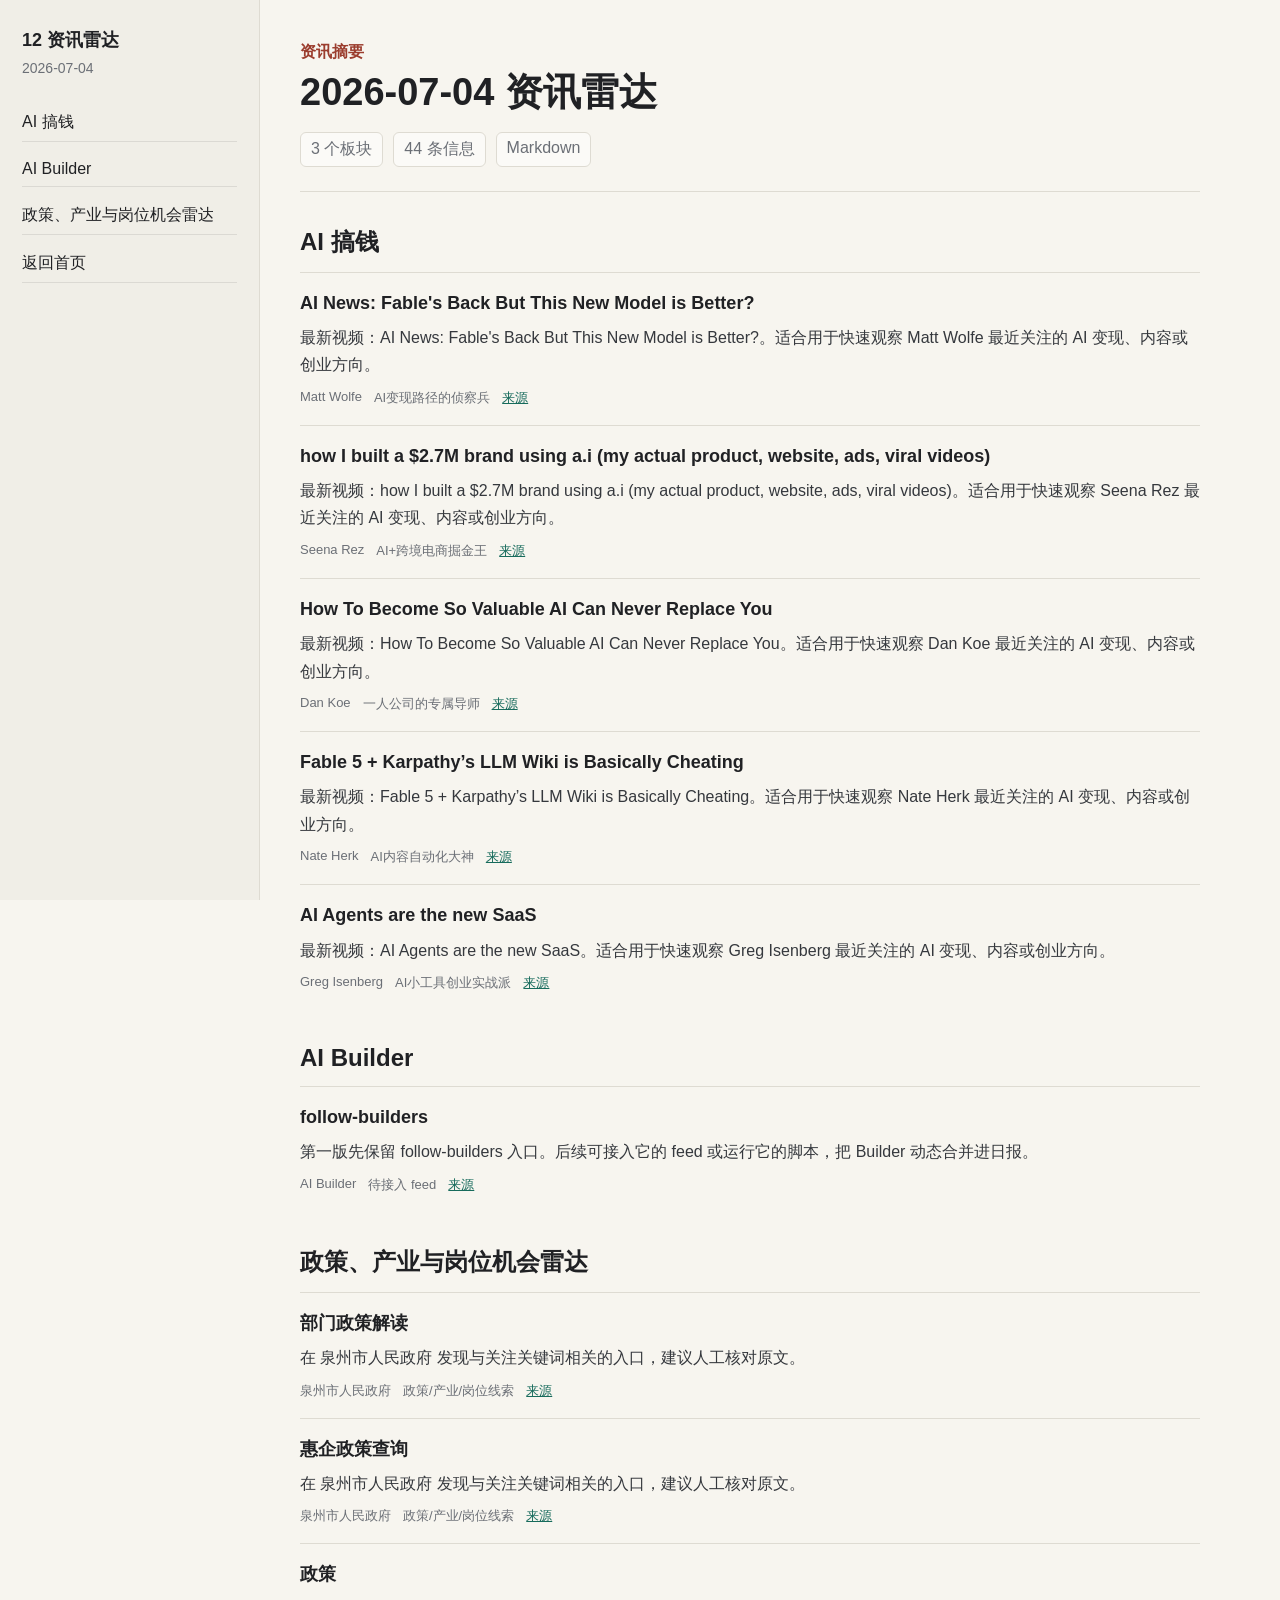
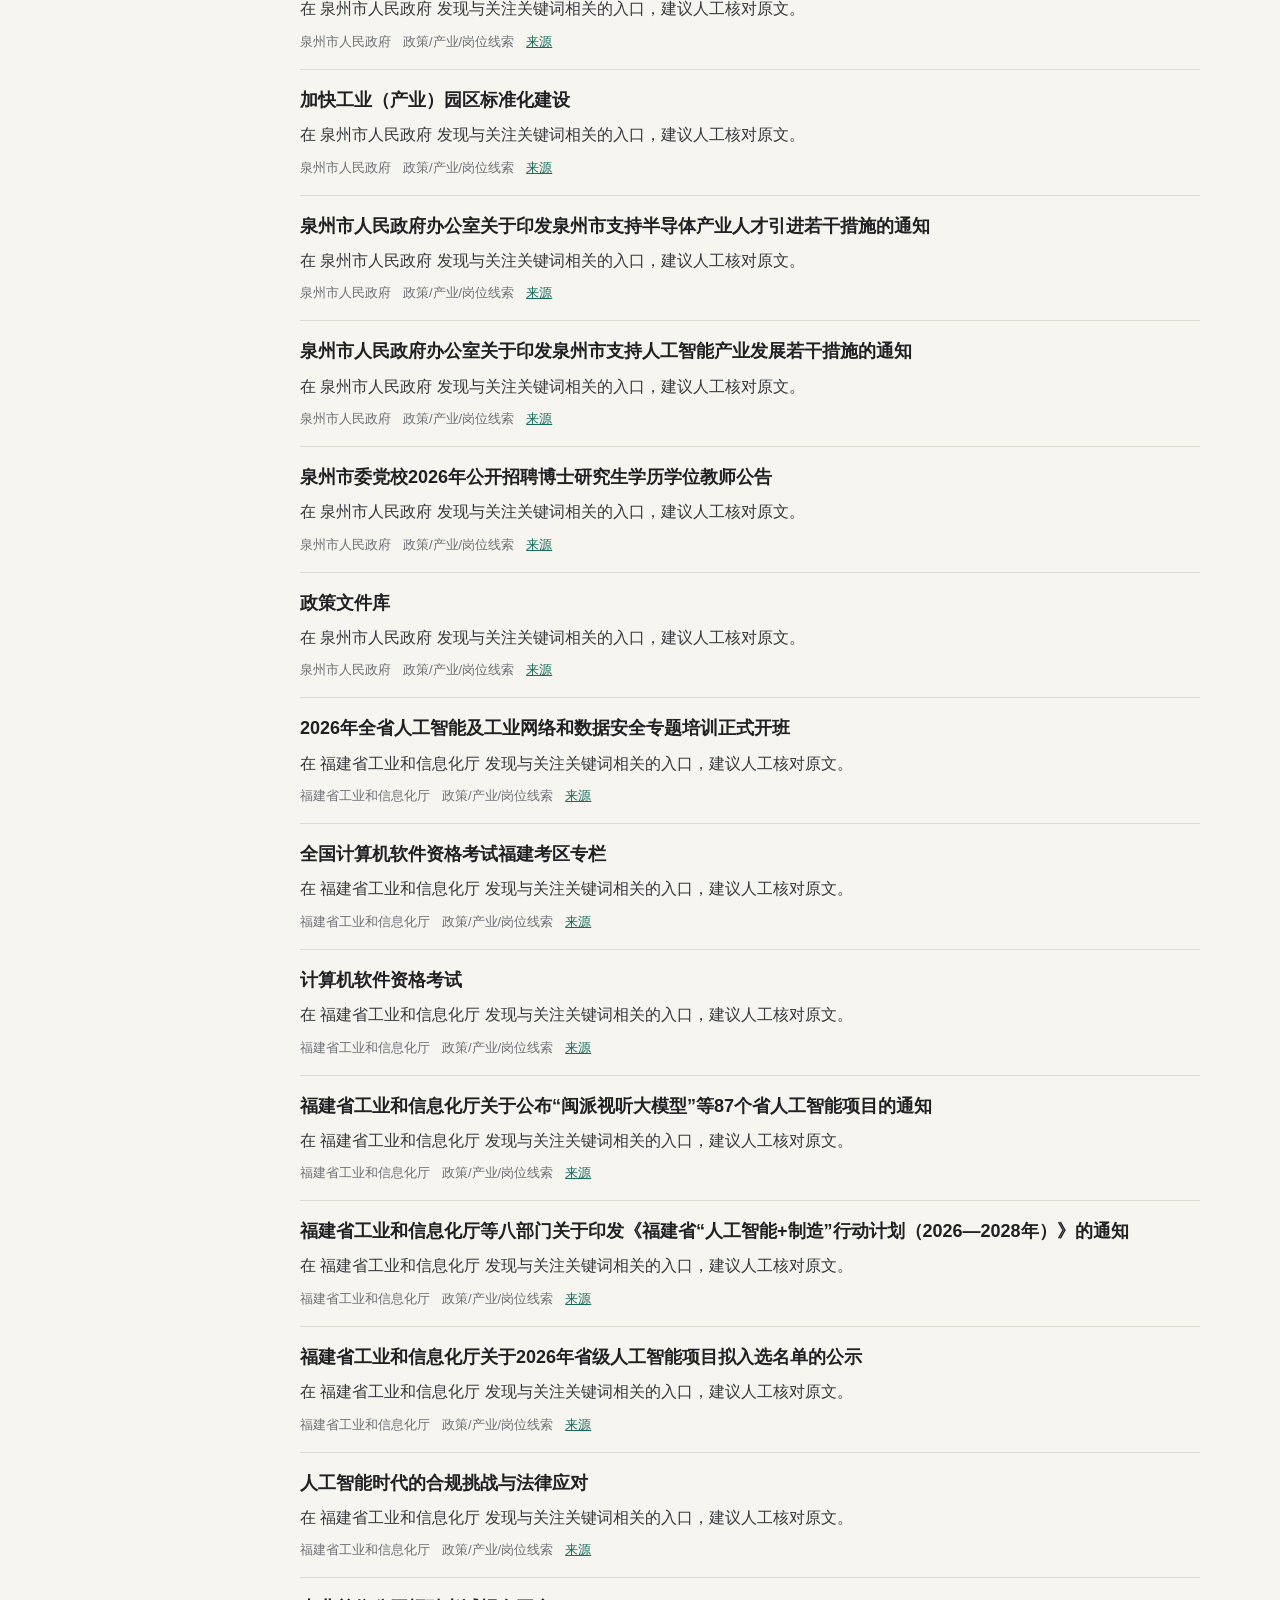
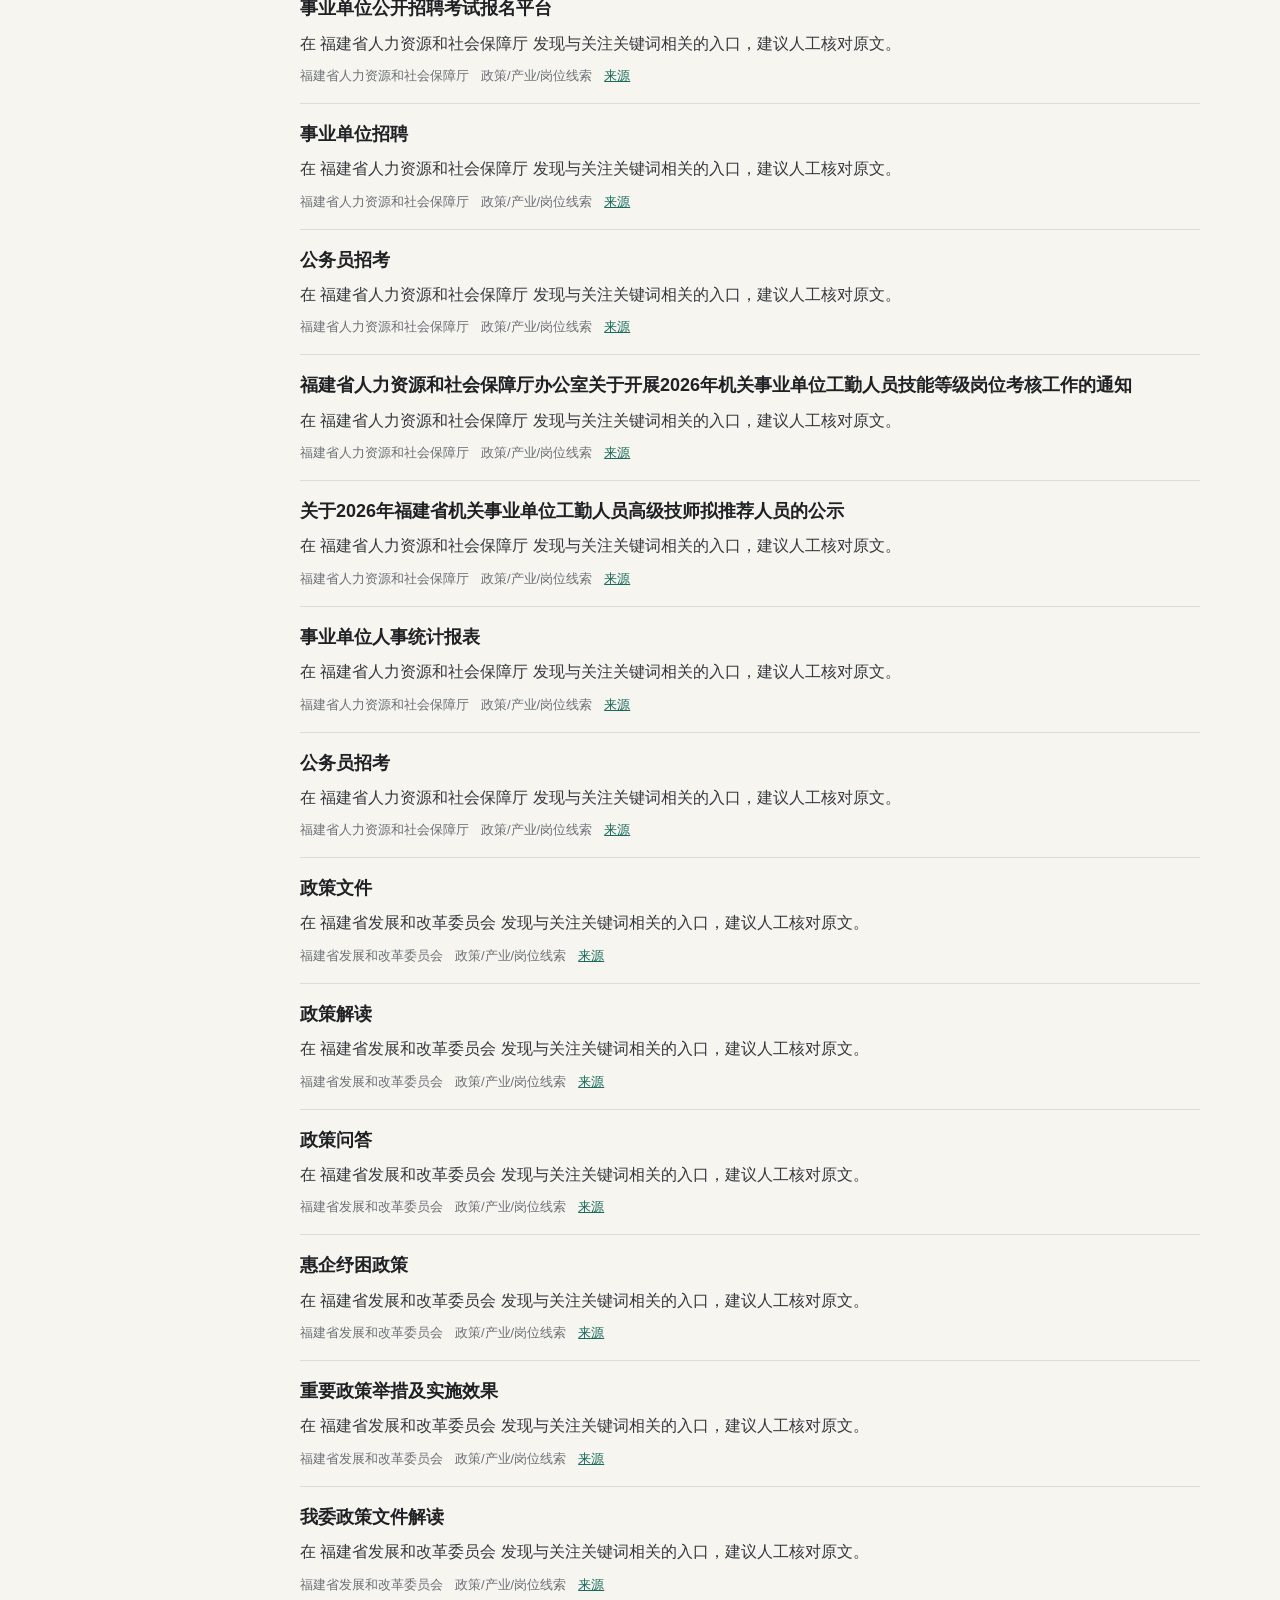
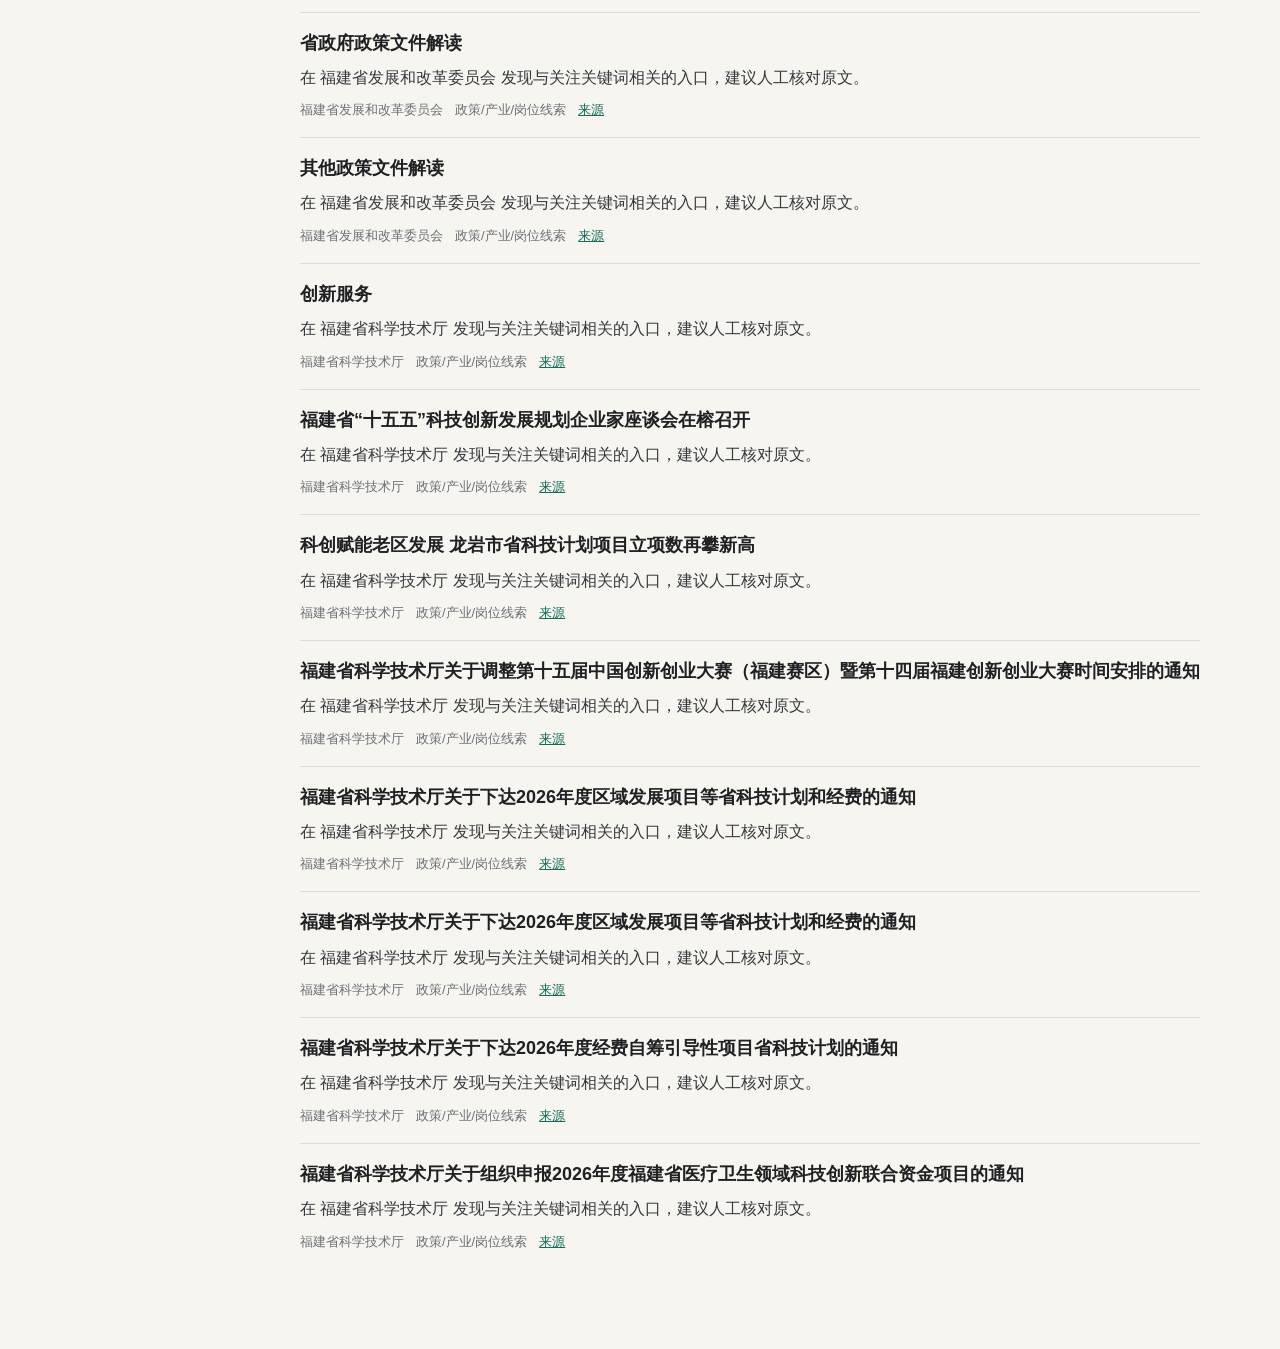
==== docs/2026-07-04.html @ 23660e51 "Update news radar" ====
<!doctype html>
<html lang="zh-CN">
<head>
  <meta charset="utf-8">
  <meta name="viewport" content="width=device-width, initial-scale=1">
  <title>2026-07-04 资讯雷达</title>
  <link rel="stylesheet" href="./assets/style.css">
</head>
<body>
  <aside class="sidebar">
    <div class="brand">12 资讯雷达</div>
    <div class="date">2026-07-04</div>
    <nav><a href="#ai-搞钱">AI 搞钱</a>
<a href="#ai-builder">AI Builder</a>
<a href="#政策-产业与岗位机会雷达">政策、产业与岗位机会雷达</a><a href="./index.html">返回首页</a></nav>
  </aside>
  <main>
    <header class="page-header">
      <p>资讯摘要</p>
      <h1>2026-07-04 资讯雷达</h1>
      <div class="summary">
        <span>3 个板块</span>
        <span>44 条信息</span>
        <a href="../obsidian/2026-07-04.md">Markdown</a>
      </div>
    </header>
    <section id="ai-搞钱"><h2>AI 搞钱</h2><article class="item"><h3>AI News: Fable&#x27;s Back But This New Model is Better?</h3><p>最新视频：AI News: Fable&#x27;s Back But This New Model is Better?。适合用于快速观察 Matt Wolfe 最近关注的 AI 变现、内容或创业方向。</p><div class="meta"><span>Matt Wolfe</span><span>AI变现路径的侦察兵</span><a class="source-link" href="https://www.youtube.com/watch?v=NVP_paJarG4" target="_blank" rel="noreferrer">来源</a></div></article><article class="item"><h3>how I built a $2.7M brand using a.i (my actual product, website, ads, viral videos)</h3><p>最新视频：how I built a $2.7M brand using a.i (my actual product, website, ads, viral videos)。适合用于快速观察 Seena Rez 最近关注的 AI 变现、内容或创业方向。</p><div class="meta"><span>Seena Rez</span><span>AI+跨境电商掘金王</span><a class="source-link" href="https://www.youtube.com/watch?v=5FokzkHTpc0" target="_blank" rel="noreferrer">来源</a></div></article><article class="item"><h3>How To Become So Valuable AI Can Never Replace You</h3><p>最新视频：How To Become So Valuable AI Can Never Replace You。适合用于快速观察 Dan Koe 最近关注的 AI 变现、内容或创业方向。</p><div class="meta"><span>Dan Koe</span><span>一人公司的专属导师</span><a class="source-link" href="https://www.youtube.com/watch?v=K2QvCV1PB1w" target="_blank" rel="noreferrer">来源</a></div></article><article class="item"><h3>Fable 5 + Karpathy’s LLM Wiki is Basically Cheating</h3><p>最新视频：Fable 5 + Karpathy’s LLM Wiki is Basically Cheating。适合用于快速观察 Nate Herk 最近关注的 AI 变现、内容或创业方向。</p><div class="meta"><span>Nate Herk</span><span>AI内容自动化大神</span><a class="source-link" href="https://www.youtube.com/watch?v=hQvwMj7IJe4" target="_blank" rel="noreferrer">来源</a></div></article><article class="item"><h3>AI Agents are the new SaaS</h3><p>最新视频：AI Agents are the new SaaS。适合用于快速观察 Greg Isenberg 最近关注的 AI 变现、内容或创业方向。</p><div class="meta"><span>Greg Isenberg</span><span>AI小工具创业实战派</span><a class="source-link" href="https://www.youtube.com/watch?v=83fWzQSWB10" target="_blank" rel="noreferrer">来源</a></div></article></section><section id="ai-builder"><h2>AI Builder</h2><article class="item"><h3>follow-builders</h3><p>第一版先保留 follow-builders 入口。后续可接入它的 feed 或运行它的脚本，把 Builder 动态合并进日报。</p><div class="meta"><span>AI Builder</span><span>待接入 feed</span><a class="source-link" href="https://github.com/zarazhangrui/follow-builders" target="_blank" rel="noreferrer">来源</a></div></article></section><section id="政策-产业与岗位机会雷达"><h2>政策、产业与岗位机会雷达</h2><article class="item"><h3>部门政策解读</h3><p>在 泉州市人民政府 发现与关注关键词相关的入口，建议人工核对原文。</p><div class="meta"><span>泉州市人民政府</span><span>政策/产业/岗位线索</span><a class="source-link" href="https://www.quanzhou.gov.cn/zfb/xxgk/ztxxgk/zcjd/qtzcjd/" target="_blank" rel="noreferrer">来源</a></div></article><article class="item"><h3>惠企政策查询</h3><p>在 泉州市人民政府 发现与关注关键词相关的入口，建议人工核对原文。</p><div class="meta"><span>泉州市人民政府</span><span>政策/产业/岗位线索</span><a class="source-link" href="https://bmhqpt.qzdsj.net/policyPc/#/policyList?mztLogin=false" target="_blank" rel="noreferrer">来源</a></div></article><article class="item"><h3>政策</h3><p>在 泉州市人民政府 发现与关注关键词相关的入口，建议人工核对原文。</p><div class="meta"><span>泉州市人民政府</span><span>政策/产业/岗位线索</span><a class="source-link" href="javascript:;" target="_blank" rel="noreferrer">来源</a></div></article><article class="item"><h3>加快工业（产业）园区标准化建设</h3><p>在 泉州市人民政府 发现与关注关键词相关的入口，建议人工核对原文。</p><div class="meta"><span>泉州市人民政府</span><span>政策/产业/岗位线索</span><a class="source-link" href="https://www.quanzhou.gov.cn/zfb/xxgk/zfxxgkzl/ztzl/jkgycyyqbjjs/" target="_blank" rel="noreferrer">来源</a></div></article><article class="item"><h3>泉州市人民政府办公室关于印发泉州市支持半导体产业人才引进若干措施的通知</h3><p>在 泉州市人民政府 发现与关注关键词相关的入口，建议人工核对原文。</p><div class="meta"><span>泉州市人民政府</span><span>政策/产业/岗位线索</span><a class="source-link" href="https://www.quanzhou.gov.cn/zfb/xxgk/zfxxgkzl/zfxxgkml/srmzfxxgkml/fggzhgf/202601/t20260108_3252122.htm" target="_blank" rel="noreferrer">来源</a></div></article><article class="item"><h3>泉州市人民政府办公室关于印发泉州市支持人工智能产业发展若干措施的通知</h3><p>在 泉州市人民政府 发现与关注关键词相关的入口，建议人工核对原文。</p><div class="meta"><span>泉州市人民政府</span><span>政策/产业/岗位线索</span><a class="source-link" href="https://www.quanzhou.gov.cn/zfb/xxgk/zfxxgkzl/zfxxgkml/srmzfxxgkml/fggzhgf/202601/t20260108_3252109.htm" target="_blank" rel="noreferrer">来源</a></div></article><article class="item"><h3>泉州市委党校2026年公开招聘博士研究生学历学位教师公告</h3><p>在 泉州市人民政府 发现与关注关键词相关的入口，建议人工核对原文。</p><div class="meta"><span>泉州市人民政府</span><span>政策/产业/岗位线索</span><a class="source-link" href="https://rsj.quanzhou.gov.cn/zwgk/zxdt/syzk/202603/t20260310_3272932.htm" target="_blank" rel="noreferrer">来源</a></div></article><article class="item"><h3>政策文件库</h3><p>在 泉州市人民政府 发现与关注关键词相关的入口，建议人工核对原文。</p><div class="meta"><span>泉州市人民政府</span><span>政策/产业/岗位线索</span><a class="source-link" href="https://www.quanzhou.gov.cn/so/zck/" target="_blank" rel="noreferrer">来源</a></div></article><article class="item"><h3>2026年全省人工智能及工业网络和数据安全专题培训正式开班</h3><p>在 福建省工业和信息化厅 发现与关注关键词相关的入口，建议人工核对原文。</p><div class="meta"><span>福建省工业和信息化厅</span><span>政策/产业/岗位线索</span><a class="source-link" href="https://gxt.fujian.gov.cn/zwgk/xw/jxyw/202607/t20260703_7172067.htm" target="_blank" rel="noreferrer">来源</a></div></article><article class="item"><h3>全国计算机软件资格考试福建考区专栏</h3><p>在 福建省工业和信息化厅 发现与关注关键词相关的入口，建议人工核对原文。</p><div class="meta"><span>福建省工业和信息化厅</span><span>政策/产业/岗位线索</span><a class="source-link" href="javascript:;" target="_blank" rel="noreferrer">来源</a></div></article><article class="item"><h3>计算机软件资格考试</h3><p>在 福建省工业和信息化厅 发现与关注关键词相关的入口，建议人工核对原文。</p><div class="meta"><span>福建省工业和信息化厅</span><span>政策/产业/岗位线索</span><a class="source-link" href="https://gxt.fujian.gov.cn/zwgk/ztjj/fjrkzl/" target="_blank" rel="noreferrer">来源</a></div></article><article class="item"><h3>福建省工业和信息化厅关于公布“闽派视听大模型”等87个省人工智能项目的通知</h3><p>在 福建省工业和信息化厅 发现与关注关键词相关的入口，建议人工核对原文。</p><div class="meta"><span>福建省工业和信息化厅</span><span>政策/产业/岗位线索</span><a class="source-link" href="https://gxt.fujian.gov.cn/zwgk/zfxxgk/fdzdgknr/gzdt/202607/t20260703_7170961.htm" target="_blank" rel="noreferrer">来源</a></div></article><article class="item"><h3>福建省工业和信息化厅等八部门关于印发《福建省“人工智能+制造”行动计划（2026—2028年）》的通知</h3><p>在 福建省工业和信息化厅 发现与关注关键词相关的入口，建议人工核对原文。</p><div class="meta"><span>福建省工业和信息化厅</span><span>政策/产业/岗位线索</span><a class="source-link" href="https://gxt.fujian.gov.cn/zwgk/zfxxgk/fdzdgknr/gzdt/202607/t20260701_7169957.htm" target="_blank" rel="noreferrer">来源</a></div></article><article class="item"><h3>福建省工业和信息化厅关于2026年省级人工智能项目拟入选名单的公示</h3><p>在 福建省工业和信息化厅 发现与关注关键词相关的入口，建议人工核对原文。</p><div class="meta"><span>福建省工业和信息化厅</span><span>政策/产业/岗位线索</span><a class="source-link" href="https://gxt.fujian.gov.cn/zwgk/gsgg/202606/t20260622_7165501.htm" target="_blank" rel="noreferrer">来源</a></div></article><article class="item"><h3>人工智能时代的合规挑战与法律应对</h3><p>在 福建省工业和信息化厅 发现与关注关键词相关的入口，建议人工核对原文。</p><div class="meta"><span>福建省工业和信息化厅</span><span>政策/产业/岗位线索</span><a class="source-link" href="https://gxt.fujian.gov.cn/jdhy/gxsth/h/qt/202606/t20260612_7162337.htm" target="_blank" rel="noreferrer">来源</a></div></article><article class="item"><h3>事业单位公开招聘考试报名平台</h3><p>在 福建省人力资源和社会保障厅 发现与关注关键词相关的入口，建议人工核对原文。</p><div class="meta"><span>福建省人力资源和社会保障厅</span><span>政策/产业/岗位线索</span><a class="source-link" href="http://220.160.53.33:8903" target="_blank" rel="noreferrer">来源</a></div></article><article class="item"><h3>事业单位招聘</h3><p>在 福建省人力资源和社会保障厅 发现与关注关键词相关的入口，建议人工核对原文。</p><div class="meta"><span>福建省人力资源和社会保障厅</span><span>政策/产业/岗位线索</span><a class="source-link" href="https://rst.fujian.gov.cn/zw/ztzl/zxzt/sydwrczp/" target="_blank" rel="noreferrer">来源</a></div></article><article class="item"><h3>公务员招考</h3><p>在 福建省人力资源和社会保障厅 发现与关注关键词相关的入口，建议人工核对原文。</p><div class="meta"><span>福建省人力资源和社会保障厅</span><span>政策/产业/岗位线索</span><a class="source-link" href="http://gwykl.fujian.gov.cn" target="_blank" rel="noreferrer">来源</a></div></article><article class="item"><h3>福建省人力资源和社会保障厅办公室关于开展2026年机关事业单位工勤人员技能等级岗位考核工作的通知</h3><p>在 福建省人力资源和社会保障厅 发现与关注关键词相关的入口，建议人工核对原文。</p><div class="meta"><span>福建省人力资源和社会保障厅</span><span>政策/产业/岗位线索</span><a class="source-link" href="https://rst.fujian.gov.cn/zw/zfxxgk/zfxxgkml/zyywgz/zynljs/202606/t20260609_7161026.htm" target="_blank" rel="noreferrer">来源</a></div></article><article class="item"><h3>关于2026年福建省机关事业单位工勤人员高级技师拟推荐人员的公示</h3><p>在 福建省人力资源和社会保障厅 发现与关注关键词相关的入口，建议人工核对原文。</p><div class="meta"><span>福建省人力资源和社会保障厅</span><span>政策/产业/岗位线索</span><a class="source-link" href="https://rst.fujian.gov.cn/zw/gsgg/202605/t20260525_7151778.htm" target="_blank" rel="noreferrer">来源</a></div></article><article class="item"><h3>事业单位人事统计报表</h3><p>在 福建省人力资源和社会保障厅 发现与关注关键词相关的入口，建议人工核对原文。</p><div class="meta"><span>福建省人力资源和社会保障厅</span><span>政策/产业/岗位线索</span><a class="source-link" href="https://rst.fujian.gov.cn/fw/xzzx/qtzl/202602/t20260206_7090325.htm" target="_blank" rel="noreferrer">来源</a></div></article><article class="item"><h3>公务员招考</h3><p>在 福建省人力资源和社会保障厅 发现与关注关键词相关的入口，建议人工核对原文。</p><div class="meta"><span>福建省人力资源和社会保障厅</span><span>政策/产业/岗位线索</span><a class="source-link" href="http://gwykl.fujian.gov.cn/" target="_blank" rel="noreferrer">来源</a></div></article><article class="item"><h3>政策文件</h3><p>在 福建省发展和改革委员会 发现与关注关键词相关的入口，建议人工核对原文。</p><div class="meta"><span>福建省发展和改革委员会</span><span>政策/产业/岗位线索</span><a class="source-link" href="https://fgw.fujian.gov.cn/zwgk/fgzd/" target="_blank" rel="noreferrer">来源</a></div></article><article class="item"><h3>政策解读</h3><p>在 福建省发展和改革委员会 发现与关注关键词相关的入口，建议人工核对原文。</p><div class="meta"><span>福建省发展和改革委员会</span><span>政策/产业/岗位线索</span><a class="source-link" href="https://fgw.fujian.gov.cn/jdhy/zcjd/" target="_blank" rel="noreferrer">来源</a></div></article><article class="item"><h3>政策问答</h3><p>在 福建省发展和改革委员会 发现与关注关键词相关的入口，建议人工核对原文。</p><div class="meta"><span>福建省发展和改革委员会</span><span>政策/产业/岗位线索</span><a class="source-link" href="https://fgw.fujian.gov.cn/jdhy/zcwd/  " target="_blank" rel="noreferrer">来源</a></div></article><article class="item"><h3>惠企纾困政策</h3><p>在 福建省发展和改革委员会 发现与关注关键词相关的入口，建议人工核对原文。</p><div class="meta"><span>福建省发展和改革委员会</span><span>政策/产业/岗位线索</span><a class="source-link" href="https://www.fujian.gov.cn/zwgk/ztzl/yqfk/skjn/?id=35401" target="_blank" rel="noreferrer">来源</a></div></article><article class="item"><h3>重要政策举措及实施效果</h3><p>在 福建省发展和改革委员会 发现与关注关键词相关的入口，建议人工核对原文。</p><div class="meta"><span>福建省发展和改革委员会</span><span>政策/产业/岗位线索</span><a class="source-link" href="https://www.gov.cn/zhengce/zczhjd/" target="_blank" rel="noreferrer">来源</a></div></article><article class="item"><h3>我委政策文件解读</h3><p>在 福建省发展和改革委员会 发现与关注关键词相关的入口，建议人工核对原文。</p><div class="meta"><span>福建省发展和改革委员会</span><span>政策/产业/岗位线索</span><a class="source-link" href="https://fgw.fujian.gov.cn/jdhy/zcjd/bmzcwjjd/" target="_blank" rel="noreferrer">来源</a></div></article><article class="item"><h3>省政府政策文件解读</h3><p>在 福建省发展和改革委员会 发现与关注关键词相关的入口，建议人工核对原文。</p><div class="meta"><span>福建省发展和改革委员会</span><span>政策/产业/岗位线索</span><a class="source-link" href="https://fgw.fujian.gov.cn/jdhy/zcjd/szfzcwjjd/" target="_blank" rel="noreferrer">来源</a></div></article><article class="item"><h3>其他政策文件解读</h3><p>在 福建省发展和改革委员会 发现与关注关键词相关的入口，建议人工核对原文。</p><div class="meta"><span>福建省发展和改革委员会</span><span>政策/产业/岗位线索</span><a class="source-link" href="https://fgw.fujian.gov.cn/jdhy/zcjd/qtzcwjjd/" target="_blank" rel="noreferrer">来源</a></div></article><article class="item"><h3>创新服务</h3><p>在 福建省科学技术厅 发现与关注关键词相关的入口，建议人工核对原文。</p><div class="meta"><span>福建省科学技术厅</span><span>政策/产业/岗位线索</span><a class="source-link" href="https://kjt.fujian.gov.cn/ztzl/fjkjyfwpt/" target="_blank" rel="noreferrer">来源</a></div></article><article class="item"><h3>福建省“十五五”科技创新发展规划企业家座谈会在榕召开</h3><p>在 福建省科学技术厅 发现与关注关键词相关的入口，建议人工核对原文。</p><div class="meta"><span>福建省科学技术厅</span><span>政策/产业/岗位线索</span><a class="source-link" href="https://kjt.fujian.gov.cn/xxgk/kjyw/stdt/202606/t20260601_7154920.htm" target="_blank" rel="noreferrer">来源</a></div></article><article class="item"><h3>科创赋能老区发展 龙岩市省科技计划项目立项数再攀新高</h3><p>在 福建省科学技术厅 发现与关注关键词相关的入口，建议人工核对原文。</p><div class="meta"><span>福建省科学技术厅</span><span>政策/产业/岗位线索</span><a class="source-link" href="https://kjt.fujian.gov.cn/xxgk/kjyw/sxdt/202607/t20260702_7170850.htm" target="_blank" rel="noreferrer">来源</a></div></article><article class="item"><h3>福建省科学技术厅关于调整第十五届中国创新创业大赛（福建赛区）暨第十四届福建创新创业大赛时间安排的通知</h3><p>在 福建省科学技术厅 发现与关注关键词相关的入口，建议人工核对原文。</p><div class="meta"><span>福建省科学技术厅</span><span>政策/产业/岗位线索</span><a class="source-link" href="https://kjt.fujian.gov.cn/xxgk/tzgg/202606/t20260630_7169713.htm" target="_blank" rel="noreferrer">来源</a></div></article><article class="item"><h3>福建省科学技术厅关于下达2026年度区域发展项目等省科技计划和经费的通知</h3><p>在 福建省科学技术厅 发现与关注关键词相关的入口，建议人工核对原文。</p><div class="meta"><span>福建省科学技术厅</span><span>政策/产业/岗位线索</span><a class="source-link" href="https://kjt.fujian.gov.cn/xxgk/tzgg/202606/t20260626_7168513.htm" target="_blank" rel="noreferrer">来源</a></div></article><article class="item"><h3>福建省科学技术厅关于下达2026年度区域发展项目等省科技计划和经费的通知</h3><p>在 福建省科学技术厅 发现与关注关键词相关的入口，建议人工核对原文。</p><div class="meta"><span>福建省科学技术厅</span><span>政策/产业/岗位线索</span><a class="source-link" href="https://kjt.fujian.gov.cn/xxgk/ghjhlm/ndjh/202607/t20260703_7171137.htm" target="_blank" rel="noreferrer">来源</a></div></article><article class="item"><h3>福建省科学技术厅关于下达2026年度经费自筹引导性项目省科技计划的通知</h3><p>在 福建省科学技术厅 发现与关注关键词相关的入口，建议人工核对原文。</p><div class="meta"><span>福建省科学技术厅</span><span>政策/产业/岗位线索</span><a class="source-link" href="https://kjt.fujian.gov.cn/xxgk/ghjhlm/ndjh/202606/t20260617_7164438.htm" target="_blank" rel="noreferrer">来源</a></div></article><article class="item"><h3>福建省科学技术厅关于组织申报2026年度福建省医疗卫生领域科技创新联合资金项目的通知</h3><p>在 福建省科学技术厅 发现与关注关键词相关的入口，建议人工核对原文。</p><div class="meta"><span>福建省科学技术厅</span><span>政策/产业/岗位线索</span><a class="source-link" href="https://kjt.fujian.gov.cn/xxgk/ghjhlm/ndjh/202606/t20260603_7156185.htm" target="_blank" rel="noreferrer">来源</a></div></article></section>
    
  </main>
</body>
</html>
---- docs/assets/style.css ----
:root {
  color-scheme: light;
  --bg: #f7f5ef;
  --panel: #ffffff;
  --ink: #202124;
  --muted: #6b6f76;
  --line: #dedbd2;
  --accent: #176b5c;
  --accent-2: #9b3d2e;
}
* { box-sizing: border-box; }
body {
  margin: 0;
  min-height: 100vh;
  display: grid;
  grid-template-columns: 260px minmax(0, 1fr);
  background: var(--bg);
  color: var(--ink);
  font-family: -apple-system, BlinkMacSystemFont, "Segoe UI", sans-serif;
}
.sidebar {
  position: sticky;
  top: 0;
  height: 100vh;
  padding: 28px 22px;
  border-right: 1px solid var(--line);
  background: #f0eee7;
}
.brand { font-size: 18px; font-weight: 700; }
.date { margin-top: 8px; color: var(--muted); font-size: 14px; }
nav { display: grid; gap: 10px; margin-top: 28px; }
nav a {
  color: var(--ink);
  text-decoration: none;
  padding: 8px 0;
  border-bottom: 1px solid rgba(32, 33, 36, .1);
}
nav a:hover { color: var(--accent); }
main {
  max-width: 980px;
  width: 100%;
  padding: 42px 40px 80px;
}
.page-header {
  border-bottom: 1px solid var(--line);
  padding-bottom: 24px;
  margin-bottom: 28px;
}
.page-header p {
  margin: 0 0 8px;
  color: var(--accent-2);
  font-weight: 700;
}
h1 {
  margin: 0;
  font-size: 38px;
  line-height: 1.12;
  letter-spacing: 0;
}
.summary {
  display: flex;
  flex-wrap: wrap;
  gap: 10px;
  margin-top: 18px;
  color: var(--muted);
}
.summary span, .summary a {
  border: 1px solid var(--line);
  border-radius: 6px;
  padding: 6px 10px;
  background: rgba(255, 255, 255, .5);
  color: inherit;
  text-decoration: none;
}
section { margin-top: 34px; }
h2 {
  font-size: 24px;
  margin: 0 0 14px;
  letter-spacing: 0;
}
.item {
  padding: 18px 0;
  border-top: 1px solid var(--line);
}
.item h3 {
  margin: 0 0 8px;
  font-size: 18px;
  line-height: 1.4;
  letter-spacing: 0;
}
.item p {
  margin: 0;
  color: #35383d;
  line-height: 1.72;
}
.meta {
  display: flex;
  flex-wrap: wrap;
  gap: 12px;
  margin-top: 10px;
  color: var(--muted);
  font-size: 13px;
}
.source-link { color: var(--accent); }
.empty { color: var(--muted); }
@media (max-width: 760px) {
  body { display: block; }
  .sidebar {
    position: relative;
    height: auto;
    border-right: 0;
    border-bottom: 1px solid var(--line);
  }
  nav {
    grid-template-columns: repeat(2, minmax(0, 1fr));
    gap: 4px 14px;
  }
  main { padding: 28px 20px 56px; }
  h1 { font-size: 30px; }
}
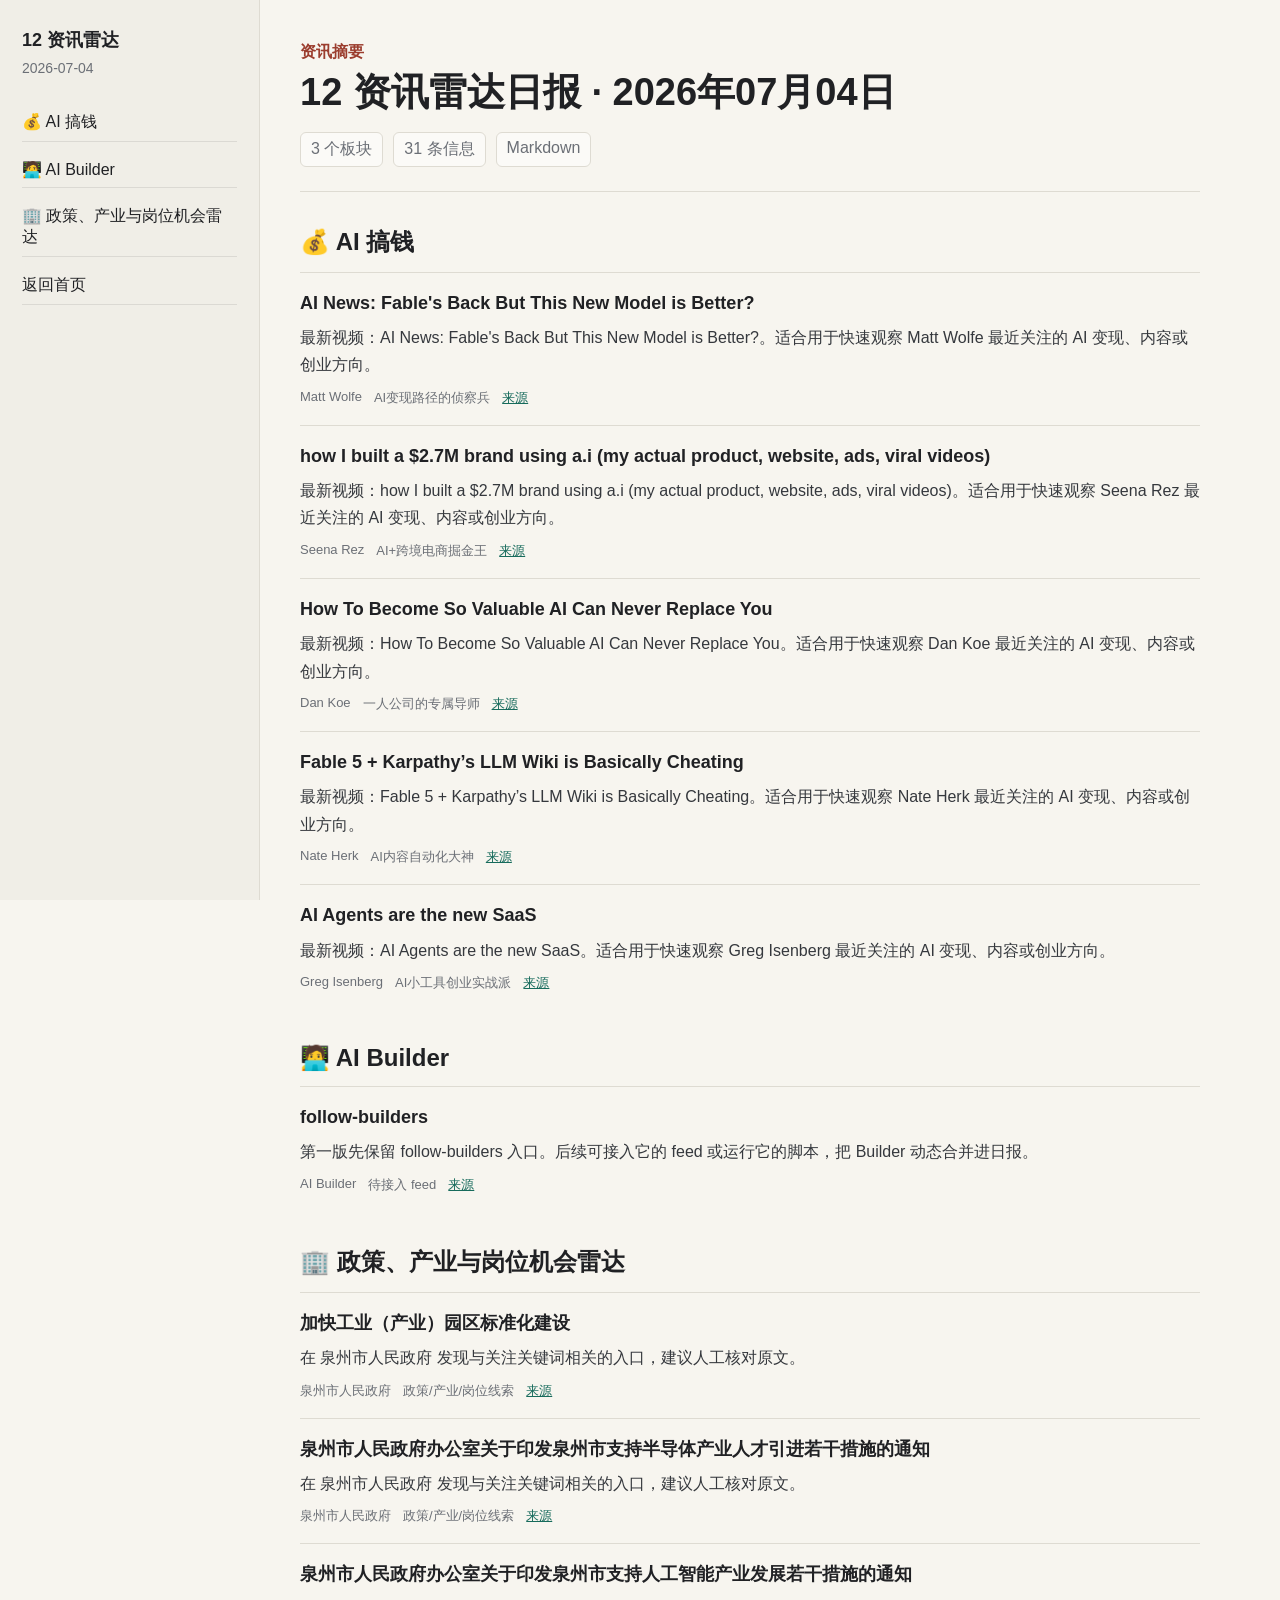
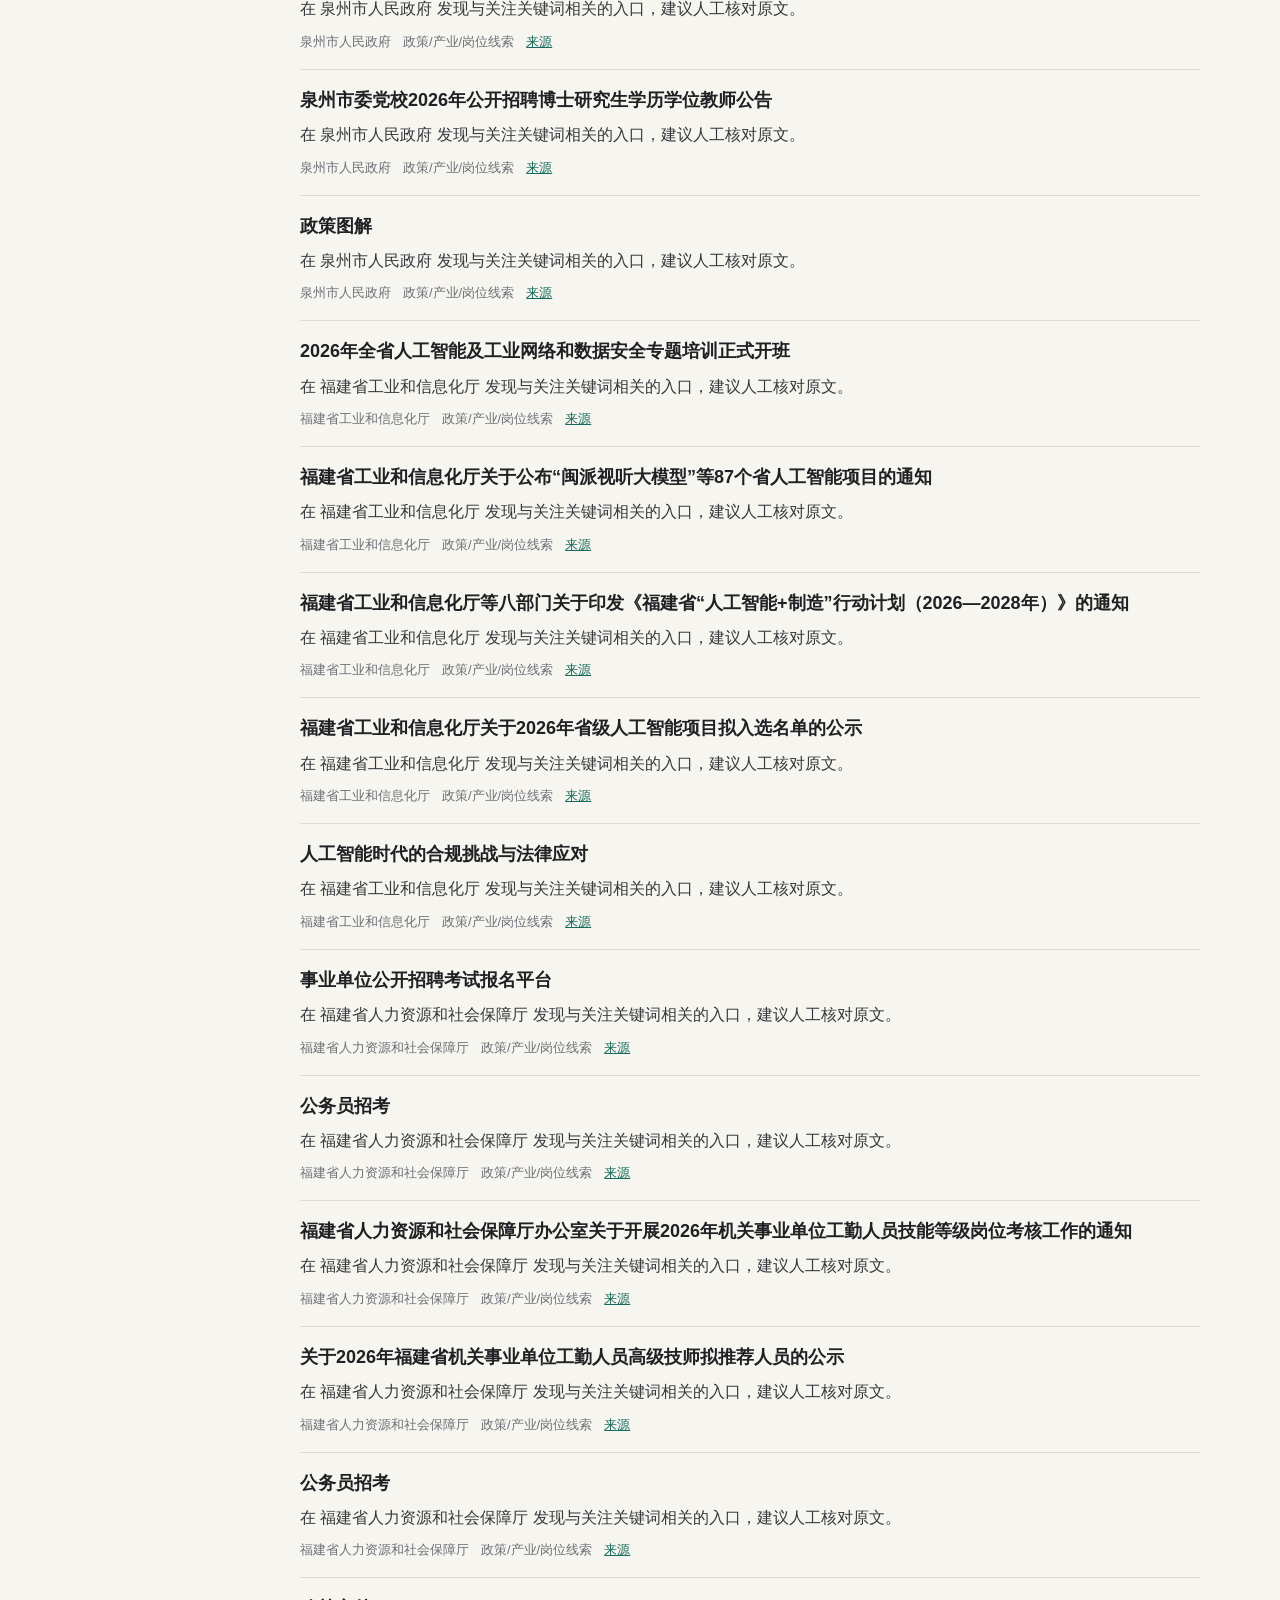
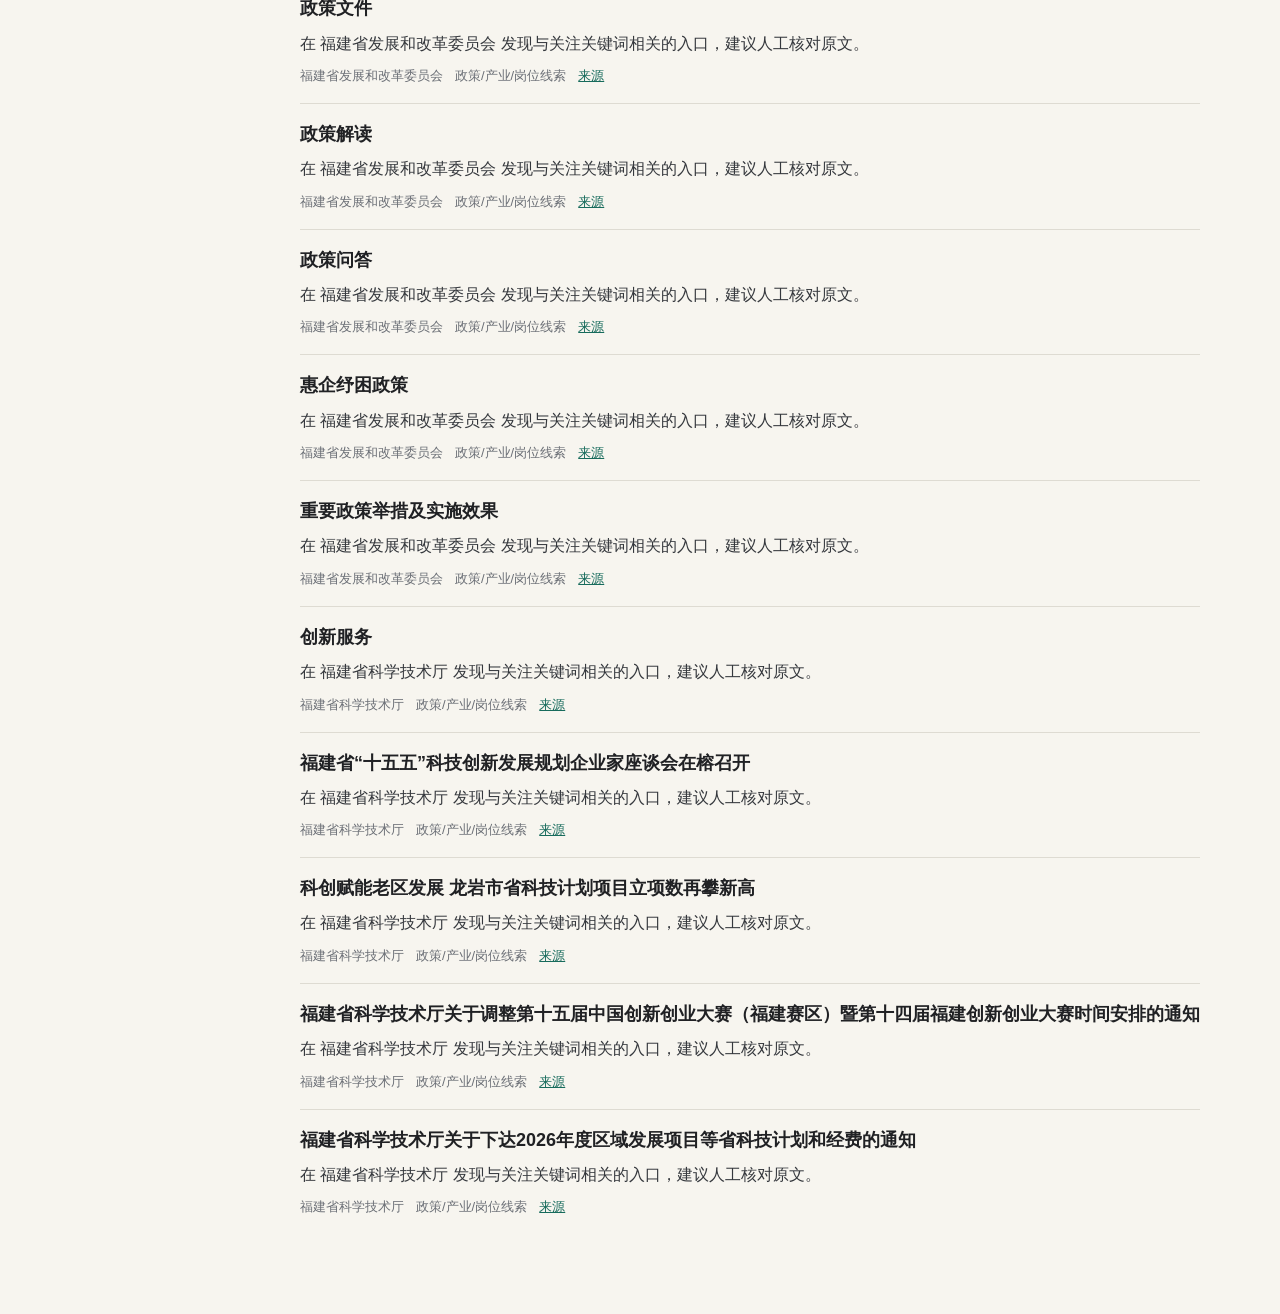
==== commit 5dba0762: "Update news radar" ====
--- a/docs/2026-07-04.html
+++ b/docs/2026-07-04.html
@@ -3,28 +3,28 @@
 <head>
   <meta charset="utf-8">
   <meta name="viewport" content="width=device-width, initial-scale=1">
-  <title>2026-07-04 资讯雷达</title>
+  <title>12 资讯雷达日报 · 2026年07月04日</title>
   <link rel="stylesheet" href="./assets/style.css">
 </head>
 <body>
   <aside class="sidebar">
     <div class="brand">12 资讯雷达</div>
     <div class="date">2026-07-04</div>
-    <nav><a href="#ai-搞钱">AI 搞钱</a>
-<a href="#ai-builder">AI Builder</a>
-<a href="#政策-产业与岗位机会雷达">政策、产业与岗位机会雷达</a><a href="./index.html">返回首页</a></nav>
+    <nav><a href="#ai-搞钱">💰 AI 搞钱</a>
+<a href="#ai-builder">🧑‍💻 AI Builder</a>
+<a href="#政策-产业与岗位机会雷达">🏢 政策、产业与岗位机会雷达</a><a href="./index.html">返回首页</a></nav>
   </aside>
   <main>
     <header class="page-header">
       <p>资讯摘要</p>
-      <h1>2026-07-04 资讯雷达</h1>
+      <h1>12 资讯雷达日报 · 2026年07月04日</h1>
       <div class="summary">
         <span>3 个板块</span>
-        <span>44 条信息</span>
+        <span>31 条信息</span>
         <a href="../obsidian/2026-07-04.md">Markdown</a>
       </div>
     </header>
-    <section id="ai-搞钱"><h2>AI 搞钱</h2><article class="item"><h3>AI News: Fable&#x27;s Back But This New Model is Better?</h3><p>最新视频：AI News: Fable&#x27;s Back But This New Model is Better?。适合用于快速观察 Matt Wolfe 最近关注的 AI 变现、内容或创业方向。</p><div class="meta"><span>Matt Wolfe</span><span>AI变现路径的侦察兵</span><a class="source-link" href="https://www.youtube.com/watch?v=NVP_paJarG4" target="_blank" rel="noreferrer">来源</a></div></article><article class="item"><h3>how I built a $2.7M brand using a.i (my actual product, website, ads, viral videos)</h3><p>最新视频：how I built a $2.7M brand using a.i (my actual product, website, ads, viral videos)。适合用于快速观察 Seena Rez 最近关注的 AI 变现、内容或创业方向。</p><div class="meta"><span>Seena Rez</span><span>AI+跨境电商掘金王</span><a class="source-link" href="https://www.youtube.com/watch?v=5FokzkHTpc0" target="_blank" rel="noreferrer">来源</a></div></article><article class="item"><h3>How To Become So Valuable AI Can Never Replace You</h3><p>最新视频：How To Become So Valuable AI Can Never Replace You。适合用于快速观察 Dan Koe 最近关注的 AI 变现、内容或创业方向。</p><div class="meta"><span>Dan Koe</span><span>一人公司的专属导师</span><a class="source-link" href="https://www.youtube.com/watch?v=K2QvCV1PB1w" target="_blank" rel="noreferrer">来源</a></div></article><article class="item"><h3>Fable 5 + Karpathy’s LLM Wiki is Basically Cheating</h3><p>最新视频：Fable 5 + Karpathy’s LLM Wiki is Basically Cheating。适合用于快速观察 Nate Herk 最近关注的 AI 变现、内容或创业方向。</p><div class="meta"><span>Nate Herk</span><span>AI内容自动化大神</span><a class="source-link" href="https://www.youtube.com/watch?v=hQvwMj7IJe4" target="_blank" rel="noreferrer">来源</a></div></article><article class="item"><h3>AI Agents are the new SaaS</h3><p>最新视频：AI Agents are the new SaaS。适合用于快速观察 Greg Isenberg 最近关注的 AI 变现、内容或创业方向。</p><div class="meta"><span>Greg Isenberg</span><span>AI小工具创业实战派</span><a class="source-link" href="https://www.youtube.com/watch?v=83fWzQSWB10" target="_blank" rel="noreferrer">来源</a></div></article></section><section id="ai-builder"><h2>AI Builder</h2><article class="item"><h3>follow-builders</h3><p>第一版先保留 follow-builders 入口。后续可接入它的 feed 或运行它的脚本，把 Builder 动态合并进日报。</p><div class="meta"><span>AI Builder</span><span>待接入 feed</span><a class="source-link" href="https://github.com/zarazhangrui/follow-builders" target="_blank" rel="noreferrer">来源</a></div></article></section><section id="政策-产业与岗位机会雷达"><h2>政策、产业与岗位机会雷达</h2><article class="item"><h3>部门政策解读</h3><p>在 泉州市人民政府 发现与关注关键词相关的入口，建议人工核对原文。</p><div class="meta"><span>泉州市人民政府</span><span>政策/产业/岗位线索</span><a class="source-link" href="https://www.quanzhou.gov.cn/zfb/xxgk/ztxxgk/zcjd/qtzcjd/" target="_blank" rel="noreferrer">来源</a></div></article><article class="item"><h3>惠企政策查询</h3><p>在 泉州市人民政府 发现与关注关键词相关的入口，建议人工核对原文。</p><div class="meta"><span>泉州市人民政府</span><span>政策/产业/岗位线索</span><a class="source-link" href="https://bmhqpt.qzdsj.net/policyPc/#/policyList?mztLogin=false" target="_blank" rel="noreferrer">来源</a></div></article><article class="item"><h3>政策</h3><p>在 泉州市人民政府 发现与关注关键词相关的入口，建议人工核对原文。</p><div class="meta"><span>泉州市人民政府</span><span>政策/产业/岗位线索</span><a class="source-link" href="javascript:;" target="_blank" rel="noreferrer">来源</a></div></article><article class="item"><h3>加快工业（产业）园区标准化建设</h3><p>在 泉州市人民政府 发现与关注关键词相关的入口，建议人工核对原文。</p><div class="meta"><span>泉州市人民政府</span><span>政策/产业/岗位线索</span><a class="source-link" href="https://www.quanzhou.gov.cn/zfb/xxgk/zfxxgkzl/ztzl/jkgycyyqbjjs/" target="_blank" rel="noreferrer">来源</a></div></article><article class="item"><h3>泉州市人民政府办公室关于印发泉州市支持半导体产业人才引进若干措施的通知</h3><p>在 泉州市人民政府 发现与关注关键词相关的入口，建议人工核对原文。</p><div class="meta"><span>泉州市人民政府</span><span>政策/产业/岗位线索</span><a class="source-link" href="https://www.quanzhou.gov.cn/zfb/xxgk/zfxxgkzl/zfxxgkml/srmzfxxgkml/fggzhgf/202601/t20260108_3252122.htm" target="_blank" rel="noreferrer">来源</a></div></article><article class="item"><h3>泉州市人民政府办公室关于印发泉州市支持人工智能产业发展若干措施的通知</h3><p>在 泉州市人民政府 发现与关注关键词相关的入口，建议人工核对原文。</p><div class="meta"><span>泉州市人民政府</span><span>政策/产业/岗位线索</span><a class="source-link" href="https://www.quanzhou.gov.cn/zfb/xxgk/zfxxgkzl/zfxxgkml/srmzfxxgkml/fggzhgf/202601/t20260108_3252109.htm" target="_blank" rel="noreferrer">来源</a></div></article><article class="item"><h3>泉州市委党校2026年公开招聘博士研究生学历学位教师公告</h3><p>在 泉州市人民政府 发现与关注关键词相关的入口，建议人工核对原文。</p><div class="meta"><span>泉州市人民政府</span><span>政策/产业/岗位线索</span><a class="source-link" href="https://rsj.quanzhou.gov.cn/zwgk/zxdt/syzk/202603/t20260310_3272932.htm" target="_blank" rel="noreferrer">来源</a></div></article><article class="item"><h3>政策文件库</h3><p>在 泉州市人民政府 发现与关注关键词相关的入口，建议人工核对原文。</p><div class="meta"><span>泉州市人民政府</span><span>政策/产业/岗位线索</span><a class="source-link" href="https://www.quanzhou.gov.cn/so/zck/" target="_blank" rel="noreferrer">来源</a></div></article><article class="item"><h3>2026年全省人工智能及工业网络和数据安全专题培训正式开班</h3><p>在 福建省工业和信息化厅 发现与关注关键词相关的入口，建议人工核对原文。</p><div class="meta"><span>福建省工业和信息化厅</span><span>政策/产业/岗位线索</span><a class="source-link" href="https://gxt.fujian.gov.cn/zwgk/xw/jxyw/202607/t20260703_7172067.htm" target="_blank" rel="noreferrer">来源</a></div></article><article class="item"><h3>全国计算机软件资格考试福建考区专栏</h3><p>在 福建省工业和信息化厅 发现与关注关键词相关的入口，建议人工核对原文。</p><div class="meta"><span>福建省工业和信息化厅</span><span>政策/产业/岗位线索</span><a class="source-link" href="javascript:;" target="_blank" rel="noreferrer">来源</a></div></article><article class="item"><h3>计算机软件资格考试</h3><p>在 福建省工业和信息化厅 发现与关注关键词相关的入口，建议人工核对原文。</p><div class="meta"><span>福建省工业和信息化厅</span><span>政策/产业/岗位线索</span><a class="source-link" href="https://gxt.fujian.gov.cn/zwgk/ztjj/fjrkzl/" target="_blank" rel="noreferrer">来源</a></div></article><article class="item"><h3>福建省工业和信息化厅关于公布“闽派视听大模型”等87个省人工智能项目的通知</h3><p>在 福建省工业和信息化厅 发现与关注关键词相关的入口，建议人工核对原文。</p><div class="meta"><span>福建省工业和信息化厅</span><span>政策/产业/岗位线索</span><a class="source-link" href="https://gxt.fujian.gov.cn/zwgk/zfxxgk/fdzdgknr/gzdt/202607/t20260703_7170961.htm" target="_blank" rel="noreferrer">来源</a></div></article><article class="item"><h3>福建省工业和信息化厅等八部门关于印发《福建省“人工智能+制造”行动计划（2026—2028年）》的通知</h3><p>在 福建省工业和信息化厅 发现与关注关键词相关的入口，建议人工核对原文。</p><div class="meta"><span>福建省工业和信息化厅</span><span>政策/产业/岗位线索</span><a class="source-link" href="https://gxt.fujian.gov.cn/zwgk/zfxxgk/fdzdgknr/gzdt/202607/t20260701_7169957.htm" target="_blank" rel="noreferrer">来源</a></div></article><article class="item"><h3>福建省工业和信息化厅关于2026年省级人工智能项目拟入选名单的公示</h3><p>在 福建省工业和信息化厅 发现与关注关键词相关的入口，建议人工核对原文。</p><div class="meta"><span>福建省工业和信息化厅</span><span>政策/产业/岗位线索</span><a class="source-link" href="https://gxt.fujian.gov.cn/zwgk/gsgg/202606/t20260622_7165501.htm" target="_blank" rel="noreferrer">来源</a></div></article><article class="item"><h3>人工智能时代的合规挑战与法律应对</h3><p>在 福建省工业和信息化厅 发现与关注关键词相关的入口，建议人工核对原文。</p><div class="meta"><span>福建省工业和信息化厅</span><span>政策/产业/岗位线索</span><a class="source-link" href="https://gxt.fujian.gov.cn/jdhy/gxsth/h/qt/202606/t20260612_7162337.htm" target="_blank" rel="noreferrer">来源</a></div></article><article class="item"><h3>事业单位公开招聘考试报名平台</h3><p>在 福建省人力资源和社会保障厅 发现与关注关键词相关的入口，建议人工核对原文。</p><div class="meta"><span>福建省人力资源和社会保障厅</span><span>政策/产业/岗位线索</span><a class="source-link" href="http://220.160.53.33:8903" target="_blank" rel="noreferrer">来源</a></div></article><article class="item"><h3>事业单位招聘</h3><p>在 福建省人力资源和社会保障厅 发现与关注关键词相关的入口，建议人工核对原文。</p><div class="meta"><span>福建省人力资源和社会保障厅</span><span>政策/产业/岗位线索</span><a class="source-link" href="https://rst.fujian.gov.cn/zw/ztzl/zxzt/sydwrczp/" target="_blank" rel="noreferrer">来源</a></div></article><article class="item"><h3>公务员招考</h3><p>在 福建省人力资源和社会保障厅 发现与关注关键词相关的入口，建议人工核对原文。</p><div class="meta"><span>福建省人力资源和社会保障厅</span><span>政策/产业/岗位线索</span><a class="source-link" href="http://gwykl.fujian.gov.cn" target="_blank" rel="noreferrer">来源</a></div></article><article class="item"><h3>福建省人力资源和社会保障厅办公室关于开展2026年机关事业单位工勤人员技能等级岗位考核工作的通知</h3><p>在 福建省人力资源和社会保障厅 发现与关注关键词相关的入口，建议人工核对原文。</p><div class="meta"><span>福建省人力资源和社会保障厅</span><span>政策/产业/岗位线索</span><a class="source-link" href="https://rst.fujian.gov.cn/zw/zfxxgk/zfxxgkml/zyywgz/zynljs/202606/t20260609_7161026.htm" target="_blank" rel="noreferrer">来源</a></div></article><article class="item"><h3>关于2026年福建省机关事业单位工勤人员高级技师拟推荐人员的公示</h3><p>在 福建省人力资源和社会保障厅 发现与关注关键词相关的入口，建议人工核对原文。</p><div class="meta"><span>福建省人力资源和社会保障厅</span><span>政策/产业/岗位线索</span><a class="source-link" href="https://rst.fujian.gov.cn/zw/gsgg/202605/t20260525_7151778.htm" target="_blank" rel="noreferrer">来源</a></div></article><article class="item"><h3>事业单位人事统计报表</h3><p>在 福建省人力资源和社会保障厅 发现与关注关键词相关的入口，建议人工核对原文。</p><div class="meta"><span>福建省人力资源和社会保障厅</span><span>政策/产业/岗位线索</span><a class="source-link" href="https://rst.fujian.gov.cn/fw/xzzx/qtzl/202602/t20260206_7090325.htm" target="_blank" rel="noreferrer">来源</a></div></article><article class="item"><h3>公务员招考</h3><p>在 福建省人力资源和社会保障厅 发现与关注关键词相关的入口，建议人工核对原文。</p><div class="meta"><span>福建省人力资源和社会保障厅</span><span>政策/产业/岗位线索</span><a class="source-link" href="http://gwykl.fujian.gov.cn/" target="_blank" rel="noreferrer">来源</a></div></article><article class="item"><h3>政策文件</h3><p>在 福建省发展和改革委员会 发现与关注关键词相关的入口，建议人工核对原文。</p><div class="meta"><span>福建省发展和改革委员会</span><span>政策/产业/岗位线索</span><a class="source-link" href="https://fgw.fujian.gov.cn/zwgk/fgzd/" target="_blank" rel="noreferrer">来源</a></div></article><article class="item"><h3>政策解读</h3><p>在 福建省发展和改革委员会 发现与关注关键词相关的入口，建议人工核对原文。</p><div class="meta"><span>福建省发展和改革委员会</span><span>政策/产业/岗位线索</span><a class="source-link" href="https://fgw.fujian.gov.cn/jdhy/zcjd/" target="_blank" rel="noreferrer">来源</a></div></article><article class="item"><h3>政策问答</h3><p>在 福建省发展和改革委员会 发现与关注关键词相关的入口，建议人工核对原文。</p><div class="meta"><span>福建省发展和改革委员会</span><span>政策/产业/岗位线索</span><a class="source-link" href="https://fgw.fujian.gov.cn/jdhy/zcwd/  " target="_blank" rel="noreferrer">来源</a></div></article><article class="item"><h3>惠企纾困政策</h3><p>在 福建省发展和改革委员会 发现与关注关键词相关的入口，建议人工核对原文。</p><div class="meta"><span>福建省发展和改革委员会</span><span>政策/产业/岗位线索</span><a class="source-link" href="https://www.fujian.gov.cn/zwgk/ztzl/yqfk/skjn/?id=35401" target="_blank" rel="noreferrer">来源</a></div></article><article class="item"><h3>重要政策举措及实施效果</h3><p>在 福建省发展和改革委员会 发现与关注关键词相关的入口，建议人工核对原文。</p><div class="meta"><span>福建省发展和改革委员会</span><span>政策/产业/岗位线索</span><a class="source-link" href="https://www.gov.cn/zhengce/zczhjd/" target="_blank" rel="noreferrer">来源</a></div></article><article class="item"><h3>我委政策文件解读</h3><p>在 福建省发展和改革委员会 发现与关注关键词相关的入口，建议人工核对原文。</p><div class="meta"><span>福建省发展和改革委员会</span><span>政策/产业/岗位线索</span><a class="source-link" href="https://fgw.fujian.gov.cn/jdhy/zcjd/bmzcwjjd/" target="_blank" rel="noreferrer">来源</a></div></article><article class="item"><h3>省政府政策文件解读</h3><p>在 福建省发展和改革委员会 发现与关注关键词相关的入口，建议人工核对原文。</p><div class="meta"><span>福建省发展和改革委员会</span><span>政策/产业/岗位线索</span><a class="source-link" href="https://fgw.fujian.gov.cn/jdhy/zcjd/szfzcwjjd/" target="_blank" rel="noreferrer">来源</a></div></article><article class="item"><h3>其他政策文件解读</h3><p>在 福建省发展和改革委员会 发现与关注关键词相关的入口，建议人工核对原文。</p><div class="meta"><span>福建省发展和改革委员会</span><span>政策/产业/岗位线索</span><a class="source-link" href="https://fgw.fujian.gov.cn/jdhy/zcjd/qtzcwjjd/" target="_blank" rel="noreferrer">来源</a></div></article><article class="item"><h3>创新服务</h3><p>在 福建省科学技术厅 发现与关注关键词相关的入口，建议人工核对原文。</p><div class="meta"><span>福建省科学技术厅</span><span>政策/产业/岗位线索</span><a class="source-link" href="https://kjt.fujian.gov.cn/ztzl/fjkjyfwpt/" target="_blank" rel="noreferrer">来源</a></div></article><article class="item"><h3>福建省“十五五”科技创新发展规划企业家座谈会在榕召开</h3><p>在 福建省科学技术厅 发现与关注关键词相关的入口，建议人工核对原文。</p><div class="meta"><span>福建省科学技术厅</span><span>政策/产业/岗位线索</span><a class="source-link" href="https://kjt.fujian.gov.cn/xxgk/kjyw/stdt/202606/t20260601_7154920.htm" target="_blank" rel="noreferrer">来源</a></div></article><article class="item"><h3>科创赋能老区发展 龙岩市省科技计划项目立项数再攀新高</h3><p>在 福建省科学技术厅 发现与关注关键词相关的入口，建议人工核对原文。</p><div class="meta"><span>福建省科学技术厅</span><span>政策/产业/岗位线索</span><a class="source-link" href="https://kjt.fujian.gov.cn/xxgk/kjyw/sxdt/202607/t20260702_7170850.htm" target="_blank" rel="noreferrer">来源</a></div></article><article class="item"><h3>福建省科学技术厅关于调整第十五届中国创新创业大赛（福建赛区）暨第十四届福建创新创业大赛时间安排的通知</h3><p>在 福建省科学技术厅 发现与关注关键词相关的入口，建议人工核对原文。</p><div class="meta"><span>福建省科学技术厅</span><span>政策/产业/岗位线索</span><a class="source-link" href="https://kjt.fujian.gov.cn/xxgk/tzgg/202606/t20260630_7169713.htm" target="_blank" rel="noreferrer">来源</a></div></article><article class="item"><h3>福建省科学技术厅关于下达2026年度区域发展项目等省科技计划和经费的通知</h3><p>在 福建省科学技术厅 发现与关注关键词相关的入口，建议人工核对原文。</p><div class="meta"><span>福建省科学技术厅</span><span>政策/产业/岗位线索</span><a class="source-link" href="https://kjt.fujian.gov.cn/xxgk/tzgg/202606/t20260626_7168513.htm" target="_blank" rel="noreferrer">来源</a></div></article><article class="item"><h3>福建省科学技术厅关于下达2026年度区域发展项目等省科技计划和经费的通知</h3><p>在 福建省科学技术厅 发现与关注关键词相关的入口，建议人工核对原文。</p><div class="meta"><span>福建省科学技术厅</span><span>政策/产业/岗位线索</span><a class="source-link" href="https://kjt.fujian.gov.cn/xxgk/ghjhlm/ndjh/202607/t20260703_7171137.htm" target="_blank" rel="noreferrer">来源</a></div></article><article class="item"><h3>福建省科学技术厅关于下达2026年度经费自筹引导性项目省科技计划的通知</h3><p>在 福建省科学技术厅 发现与关注关键词相关的入口，建议人工核对原文。</p><div class="meta"><span>福建省科学技术厅</span><span>政策/产业/岗位线索</span><a class="source-link" href="https://kjt.fujian.gov.cn/xxgk/ghjhlm/ndjh/202606/t20260617_7164438.htm" target="_blank" rel="noreferrer">来源</a></div></article><article class="item"><h3>福建省科学技术厅关于组织申报2026年度福建省医疗卫生领域科技创新联合资金项目的通知</h3><p>在 福建省科学技术厅 发现与关注关键词相关的入口，建议人工核对原文。</p><div class="meta"><span>福建省科学技术厅</span><span>政策/产业/岗位线索</span><a class="source-link" href="https://kjt.fujian.gov.cn/xxgk/ghjhlm/ndjh/202606/t20260603_7156185.htm" target="_blank" rel="noreferrer">来源</a></div></article></section>
+    <section id="ai-搞钱"><h2>💰 AI 搞钱</h2><article class="item"><h3>AI News: Fable&#x27;s Back But This New Model is Better?</h3><p>最新视频：AI News: Fable&#x27;s Back But This New Model is Better?。适合用于快速观察 Matt Wolfe 最近关注的 AI 变现、内容或创业方向。</p><div class="meta"><span>Matt Wolfe</span><span>AI变现路径的侦察兵</span><a class="source-link" href="https://www.youtube.com/watch?v=NVP_paJarG4" target="_blank" rel="noreferrer">来源</a></div></article><article class="item"><h3>how I built a $2.7M brand using a.i (my actual product, website, ads, viral videos)</h3><p>最新视频：how I built a $2.7M brand using a.i (my actual product, website, ads, viral videos)。适合用于快速观察 Seena Rez 最近关注的 AI 变现、内容或创业方向。</p><div class="meta"><span>Seena Rez</span><span>AI+跨境电商掘金王</span><a class="source-link" href="https://www.youtube.com/watch?v=5FokzkHTpc0" target="_blank" rel="noreferrer">来源</a></div></article><article class="item"><h3>How To Become So Valuable AI Can Never Replace You</h3><p>最新视频：How To Become So Valuable AI Can Never Replace You。适合用于快速观察 Dan Koe 最近关注的 AI 变现、内容或创业方向。</p><div class="meta"><span>Dan Koe</span><span>一人公司的专属导师</span><a class="source-link" href="https://www.youtube.com/watch?v=K2QvCV1PB1w" target="_blank" rel="noreferrer">来源</a></div></article><article class="item"><h3>Fable 5 + Karpathy’s LLM Wiki is Basically Cheating</h3><p>最新视频：Fable 5 + Karpathy’s LLM Wiki is Basically Cheating。适合用于快速观察 Nate Herk 最近关注的 AI 变现、内容或创业方向。</p><div class="meta"><span>Nate Herk</span><span>AI内容自动化大神</span><a class="source-link" href="https://www.youtube.com/watch?v=hQvwMj7IJe4" target="_blank" rel="noreferrer">来源</a></div></article><article class="item"><h3>AI Agents are the new SaaS</h3><p>最新视频：AI Agents are the new SaaS。适合用于快速观察 Greg Isenberg 最近关注的 AI 变现、内容或创业方向。</p><div class="meta"><span>Greg Isenberg</span><span>AI小工具创业实战派</span><a class="source-link" href="https://www.youtube.com/watch?v=83fWzQSWB10" target="_blank" rel="noreferrer">来源</a></div></article></section><section id="ai-builder"><h2>🧑‍💻 AI Builder</h2><article class="item"><h3>follow-builders</h3><p>第一版先保留 follow-builders 入口。后续可接入它的 feed 或运行它的脚本，把 Builder 动态合并进日报。</p><div class="meta"><span>AI Builder</span><span>待接入 feed</span><a class="source-link" href="https://github.com/zarazhangrui/follow-builders" target="_blank" rel="noreferrer">来源</a></div></article></section><section id="政策-产业与岗位机会雷达"><h2>🏢 政策、产业与岗位机会雷达</h2><article class="item"><h3>加快工业（产业）园区标准化建设</h3><p>在 泉州市人民政府 发现与关注关键词相关的入口，建议人工核对原文。</p><div class="meta"><span>泉州市人民政府</span><span>政策/产业/岗位线索</span><a class="source-link" href="https://www.quanzhou.gov.cn/zfb/xxgk/zfxxgkzl/ztzl/jkgycyyqbjjs/" target="_blank" rel="noreferrer">来源</a></div></article><article class="item"><h3>泉州市人民政府办公室关于印发泉州市支持半导体产业人才引进若干措施的通知</h3><p>在 泉州市人民政府 发现与关注关键词相关的入口，建议人工核对原文。</p><div class="meta"><span>泉州市人民政府</span><span>政策/产业/岗位线索</span><a class="source-link" href="https://www.quanzhou.gov.cn/zfb/xxgk/zfxxgkzl/zfxxgkml/srmzfxxgkml/fggzhgf/202601/t20260108_3252122.htm" target="_blank" rel="noreferrer">来源</a></div></article><article class="item"><h3>泉州市人民政府办公室关于印发泉州市支持人工智能产业发展若干措施的通知</h3><p>在 泉州市人民政府 发现与关注关键词相关的入口，建议人工核对原文。</p><div class="meta"><span>泉州市人民政府</span><span>政策/产业/岗位线索</span><a class="source-link" href="https://www.quanzhou.gov.cn/zfb/xxgk/zfxxgkzl/zfxxgkml/srmzfxxgkml/fggzhgf/202601/t20260108_3252109.htm" target="_blank" rel="noreferrer">来源</a></div></article><article class="item"><h3>泉州市委党校2026年公开招聘博士研究生学历学位教师公告</h3><p>在 泉州市人民政府 发现与关注关键词相关的入口，建议人工核对原文。</p><div class="meta"><span>泉州市人民政府</span><span>政策/产业/岗位线索</span><a class="source-link" href="https://rsj.quanzhou.gov.cn/zwgk/zxdt/syzk/202603/t20260310_3272932.htm" target="_blank" rel="noreferrer">来源</a></div></article><article class="item"><h3>政策图解</h3><p>在 泉州市人民政府 发现与关注关键词相关的入口，建议人工核对原文。</p><div class="meta"><span>泉州市人民政府</span><span>政策/产业/岗位线索</span><a class="source-link" href="https://www.quanzhou.gov.cn/zfb/xxgk/ztxxgk/zcjd/tpjd/" target="_blank" rel="noreferrer">来源</a></div></article><article class="item"><h3>2026年全省人工智能及工业网络和数据安全专题培训正式开班</h3><p>在 福建省工业和信息化厅 发现与关注关键词相关的入口，建议人工核对原文。</p><div class="meta"><span>福建省工业和信息化厅</span><span>政策/产业/岗位线索</span><a class="source-link" href="https://gxt.fujian.gov.cn/zwgk/xw/jxyw/202607/t20260703_7172067.htm" target="_blank" rel="noreferrer">来源</a></div></article><article class="item"><h3>福建省工业和信息化厅关于公布“闽派视听大模型”等87个省人工智能项目的通知</h3><p>在 福建省工业和信息化厅 发现与关注关键词相关的入口，建议人工核对原文。</p><div class="meta"><span>福建省工业和信息化厅</span><span>政策/产业/岗位线索</span><a class="source-link" href="https://gxt.fujian.gov.cn/zwgk/zfxxgk/fdzdgknr/gzdt/202607/t20260703_7170961.htm" target="_blank" rel="noreferrer">来源</a></div></article><article class="item"><h3>福建省工业和信息化厅等八部门关于印发《福建省“人工智能+制造”行动计划（2026—2028年）》的通知</h3><p>在 福建省工业和信息化厅 发现与关注关键词相关的入口，建议人工核对原文。</p><div class="meta"><span>福建省工业和信息化厅</span><span>政策/产业/岗位线索</span><a class="source-link" href="https://gxt.fujian.gov.cn/zwgk/zfxxgk/fdzdgknr/gzdt/202607/t20260701_7169957.htm" target="_blank" rel="noreferrer">来源</a></div></article><article class="item"><h3>福建省工业和信息化厅关于2026年省级人工智能项目拟入选名单的公示</h3><p>在 福建省工业和信息化厅 发现与关注关键词相关的入口，建议人工核对原文。</p><div class="meta"><span>福建省工业和信息化厅</span><span>政策/产业/岗位线索</span><a class="source-link" href="https://gxt.fujian.gov.cn/zwgk/gsgg/202606/t20260622_7165501.htm" target="_blank" rel="noreferrer">来源</a></div></article><article class="item"><h3>人工智能时代的合规挑战与法律应对</h3><p>在 福建省工业和信息化厅 发现与关注关键词相关的入口，建议人工核对原文。</p><div class="meta"><span>福建省工业和信息化厅</span><span>政策/产业/岗位线索</span><a class="source-link" href="https://gxt.fujian.gov.cn/jdhy/gxsth/h/qt/202606/t20260612_7162337.htm" target="_blank" rel="noreferrer">来源</a></div></article><article class="item"><h3>事业单位公开招聘考试报名平台</h3><p>在 福建省人力资源和社会保障厅 发现与关注关键词相关的入口，建议人工核对原文。</p><div class="meta"><span>福建省人力资源和社会保障厅</span><span>政策/产业/岗位线索</span><a class="source-link" href="http://220.160.53.33:8903" target="_blank" rel="noreferrer">来源</a></div></article><article class="item"><h3>公务员招考</h3><p>在 福建省人力资源和社会保障厅 发现与关注关键词相关的入口，建议人工核对原文。</p><div class="meta"><span>福建省人力资源和社会保障厅</span><span>政策/产业/岗位线索</span><a class="source-link" href="http://gwykl.fujian.gov.cn" target="_blank" rel="noreferrer">来源</a></div></article><article class="item"><h3>福建省人力资源和社会保障厅办公室关于开展2026年机关事业单位工勤人员技能等级岗位考核工作的通知</h3><p>在 福建省人力资源和社会保障厅 发现与关注关键词相关的入口，建议人工核对原文。</p><div class="meta"><span>福建省人力资源和社会保障厅</span><span>政策/产业/岗位线索</span><a class="source-link" href="https://rst.fujian.gov.cn/zw/zfxxgk/zfxxgkml/zyywgz/zynljs/202606/t20260609_7161026.htm" target="_blank" rel="noreferrer">来源</a></div></article><article class="item"><h3>关于2026年福建省机关事业单位工勤人员高级技师拟推荐人员的公示</h3><p>在 福建省人力资源和社会保障厅 发现与关注关键词相关的入口，建议人工核对原文。</p><div class="meta"><span>福建省人力资源和社会保障厅</span><span>政策/产业/岗位线索</span><a class="source-link" href="https://rst.fujian.gov.cn/zw/gsgg/202605/t20260525_7151778.htm" target="_blank" rel="noreferrer">来源</a></div></article><article class="item"><h3>公务员招考</h3><p>在 福建省人力资源和社会保障厅 发现与关注关键词相关的入口，建议人工核对原文。</p><div class="meta"><span>福建省人力资源和社会保障厅</span><span>政策/产业/岗位线索</span><a class="source-link" href="http://gwykl.fujian.gov.cn/" target="_blank" rel="noreferrer">来源</a></div></article><article class="item"><h3>政策文件</h3><p>在 福建省发展和改革委员会 发现与关注关键词相关的入口，建议人工核对原文。</p><div class="meta"><span>福建省发展和改革委员会</span><span>政策/产业/岗位线索</span><a class="source-link" href="https://fgw.fujian.gov.cn/zwgk/fgzd/" target="_blank" rel="noreferrer">来源</a></div></article><article class="item"><h3>政策解读</h3><p>在 福建省发展和改革委员会 发现与关注关键词相关的入口，建议人工核对原文。</p><div class="meta"><span>福建省发展和改革委员会</span><span>政策/产业/岗位线索</span><a class="source-link" href="https://fgw.fujian.gov.cn/jdhy/zcjd/" target="_blank" rel="noreferrer">来源</a></div></article><article class="item"><h3>政策问答</h3><p>在 福建省发展和改革委员会 发现与关注关键词相关的入口，建议人工核对原文。</p><div class="meta"><span>福建省发展和改革委员会</span><span>政策/产业/岗位线索</span><a class="source-link" href="https://fgw.fujian.gov.cn/jdhy/zcwd/  " target="_blank" rel="noreferrer">来源</a></div></article><article class="item"><h3>惠企纾困政策</h3><p>在 福建省发展和改革委员会 发现与关注关键词相关的入口，建议人工核对原文。</p><div class="meta"><span>福建省发展和改革委员会</span><span>政策/产业/岗位线索</span><a class="source-link" href="https://www.fujian.gov.cn/zwgk/ztzl/yqfk/skjn/?id=35401" target="_blank" rel="noreferrer">来源</a></div></article><article class="item"><h3>重要政策举措及实施效果</h3><p>在 福建省发展和改革委员会 发现与关注关键词相关的入口，建议人工核对原文。</p><div class="meta"><span>福建省发展和改革委员会</span><span>政策/产业/岗位线索</span><a class="source-link" href="https://www.gov.cn/zhengce/zczhjd/" target="_blank" rel="noreferrer">来源</a></div></article><article class="item"><h3>创新服务</h3><p>在 福建省科学技术厅 发现与关注关键词相关的入口，建议人工核对原文。</p><div class="meta"><span>福建省科学技术厅</span><span>政策/产业/岗位线索</span><a class="source-link" href="https://kjt.fujian.gov.cn/ztzl/fjkjyfwpt/" target="_blank" rel="noreferrer">来源</a></div></article><article class="item"><h3>福建省“十五五”科技创新发展规划企业家座谈会在榕召开</h3><p>在 福建省科学技术厅 发现与关注关键词相关的入口，建议人工核对原文。</p><div class="meta"><span>福建省科学技术厅</span><span>政策/产业/岗位线索</span><a class="source-link" href="https://kjt.fujian.gov.cn/xxgk/kjyw/stdt/202606/t20260601_7154920.htm" target="_blank" rel="noreferrer">来源</a></div></article><article class="item"><h3>科创赋能老区发展 龙岩市省科技计划项目立项数再攀新高</h3><p>在 福建省科学技术厅 发现与关注关键词相关的入口，建议人工核对原文。</p><div class="meta"><span>福建省科学技术厅</span><span>政策/产业/岗位线索</span><a class="source-link" href="https://kjt.fujian.gov.cn/xxgk/kjyw/sxdt/202607/t20260702_7170850.htm" target="_blank" rel="noreferrer">来源</a></div></article><article class="item"><h3>福建省科学技术厅关于调整第十五届中国创新创业大赛（福建赛区）暨第十四届福建创新创业大赛时间安排的通知</h3><p>在 福建省科学技术厅 发现与关注关键词相关的入口，建议人工核对原文。</p><div class="meta"><span>福建省科学技术厅</span><span>政策/产业/岗位线索</span><a class="source-link" href="https://kjt.fujian.gov.cn/xxgk/tzgg/202606/t20260630_7169713.htm" target="_blank" rel="noreferrer">来源</a></div></article><article class="item"><h3>福建省科学技术厅关于下达2026年度区域发展项目等省科技计划和经费的通知</h3><p>在 福建省科学技术厅 发现与关注关键词相关的入口，建议人工核对原文。</p><div class="meta"><span>福建省科学技术厅</span><span>政策/产业/岗位线索</span><a class="source-link" href="https://kjt.fujian.gov.cn/xxgk/tzgg/202606/t20260626_7168513.htm" target="_blank" rel="noreferrer">来源</a></div></article></section>
     
   </main>
 </body>
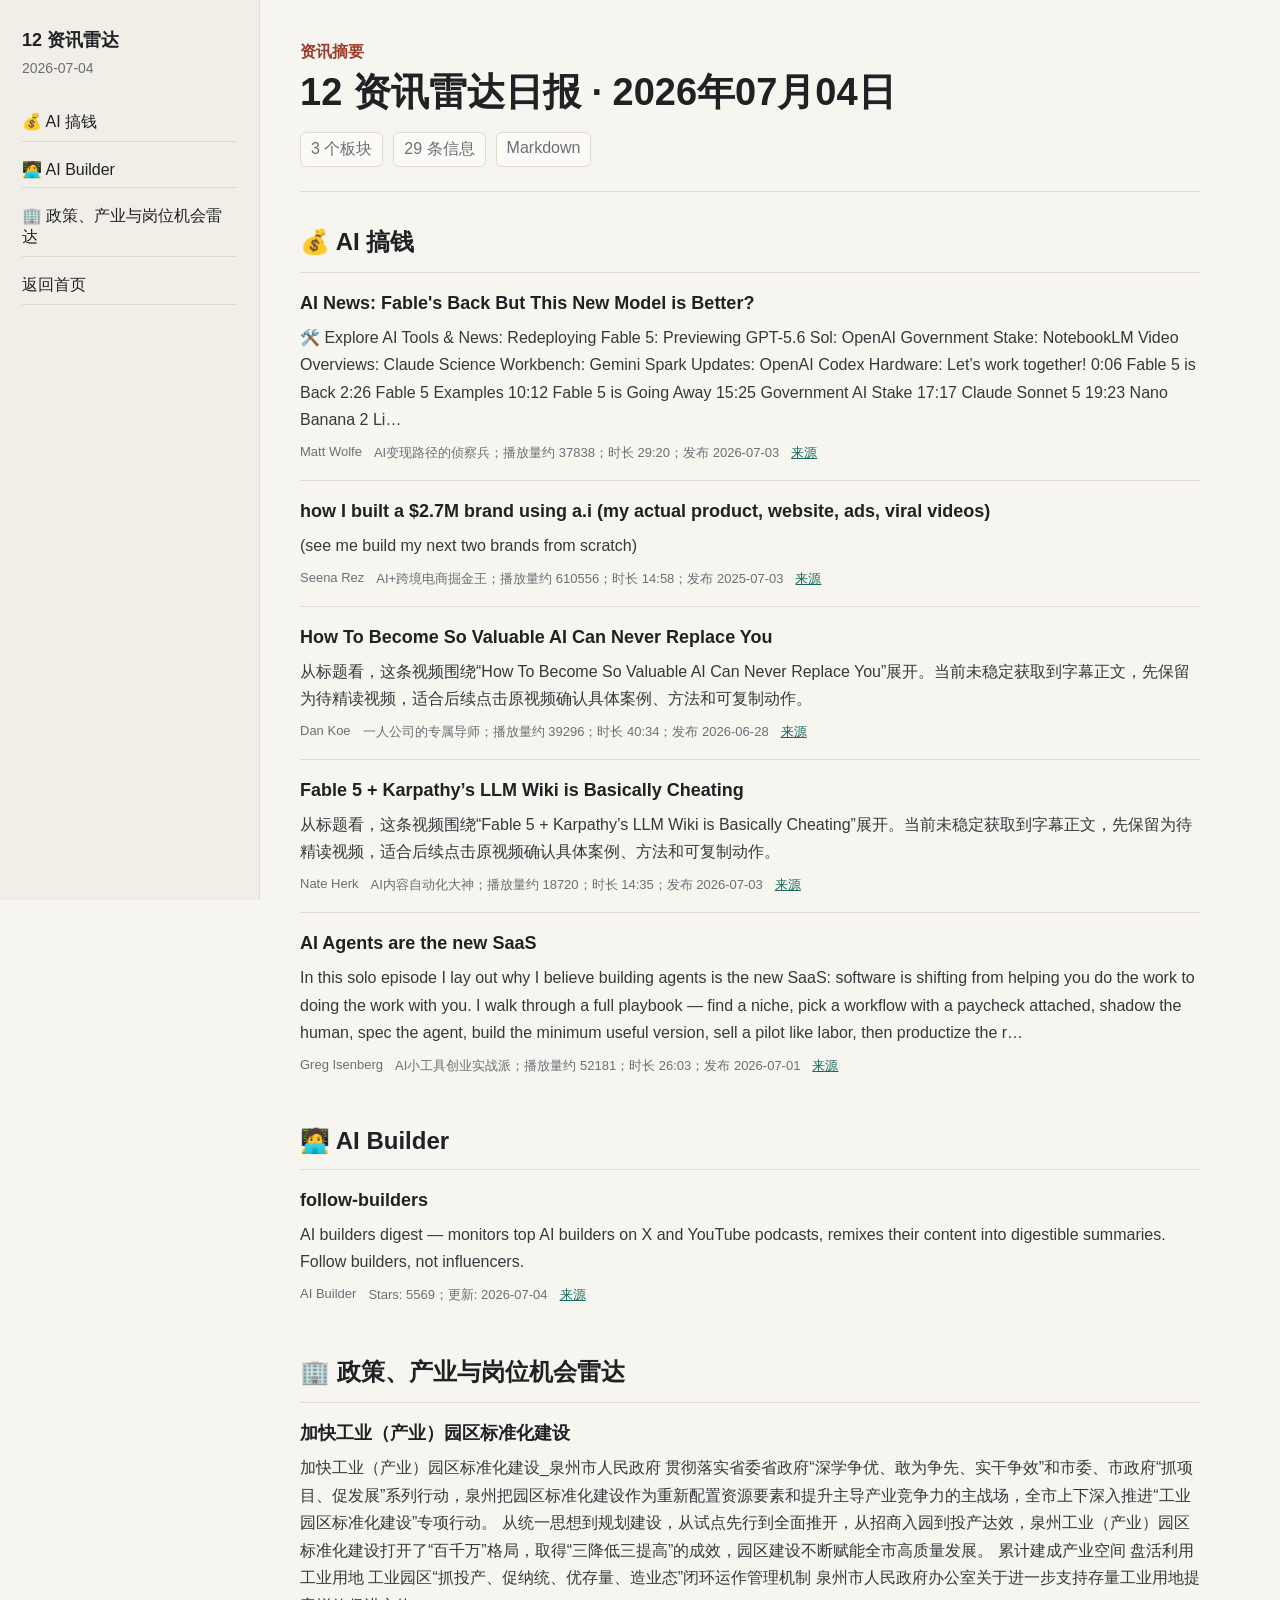
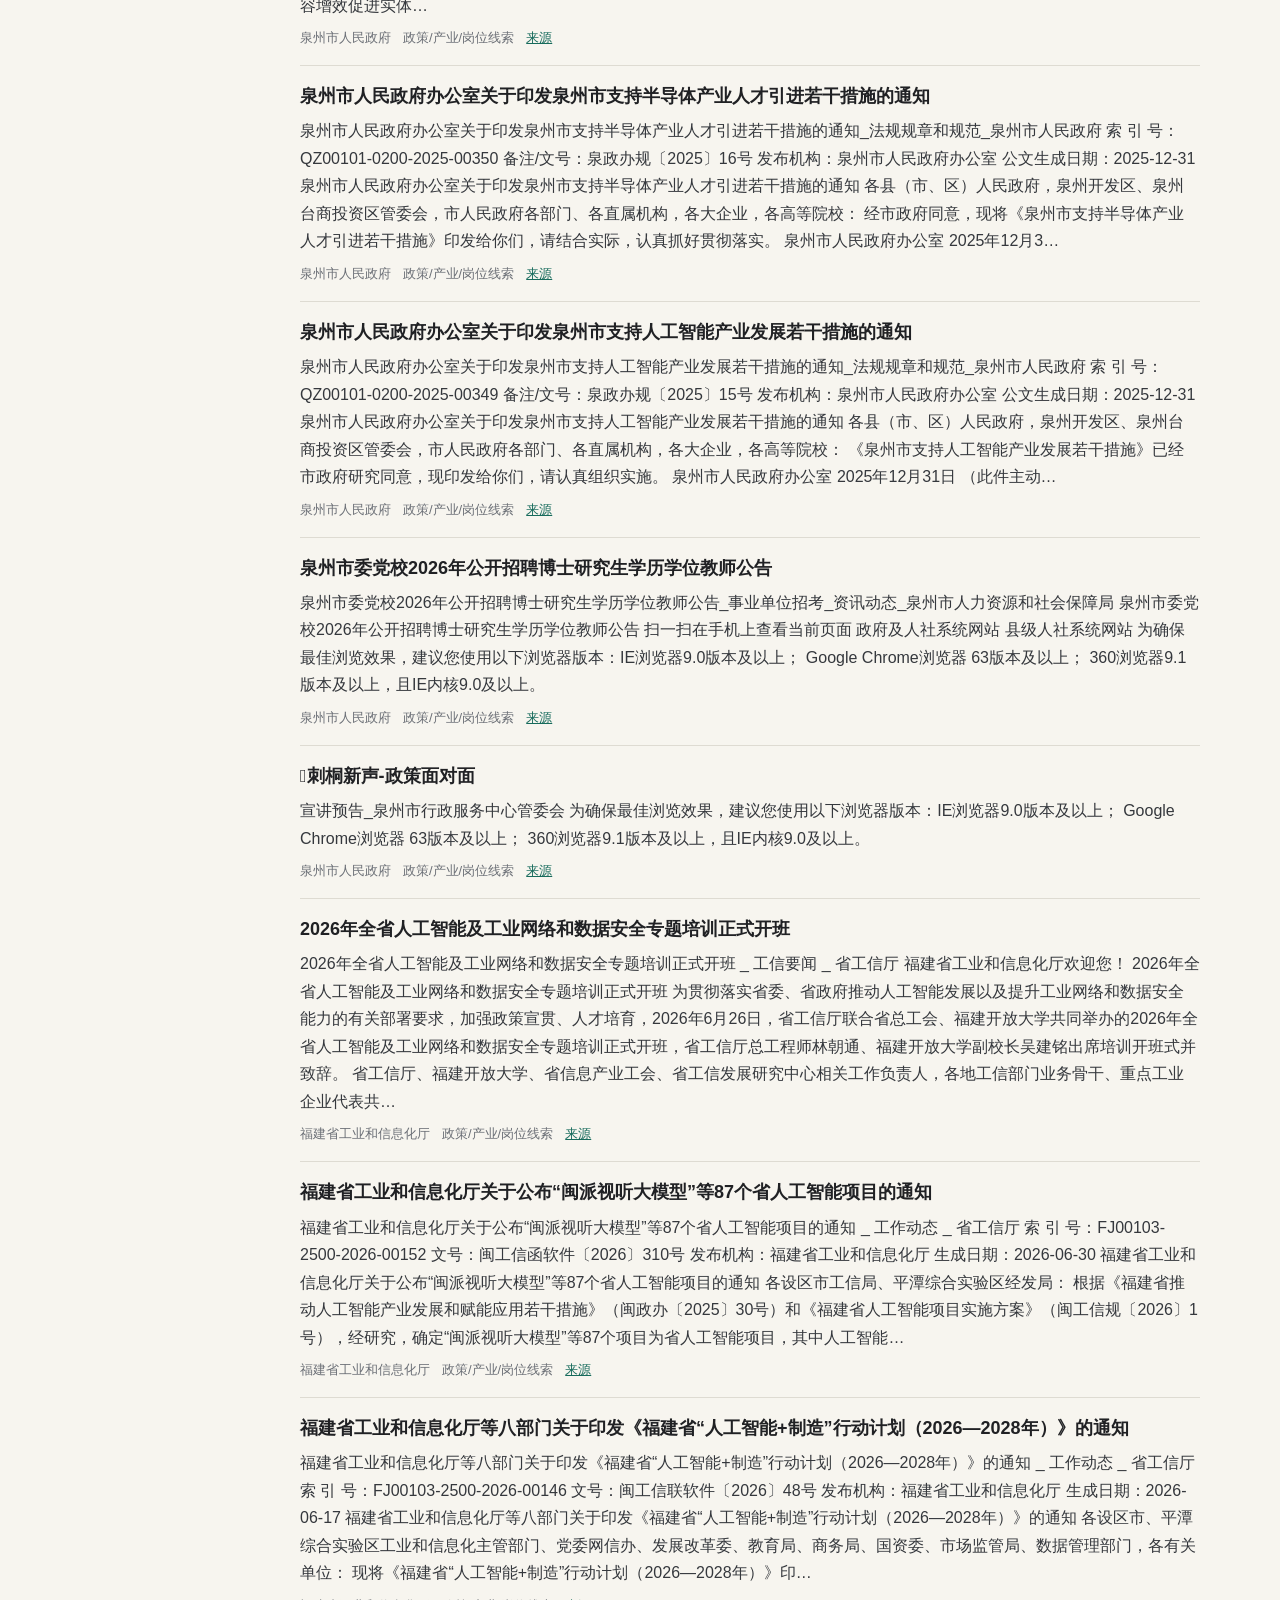
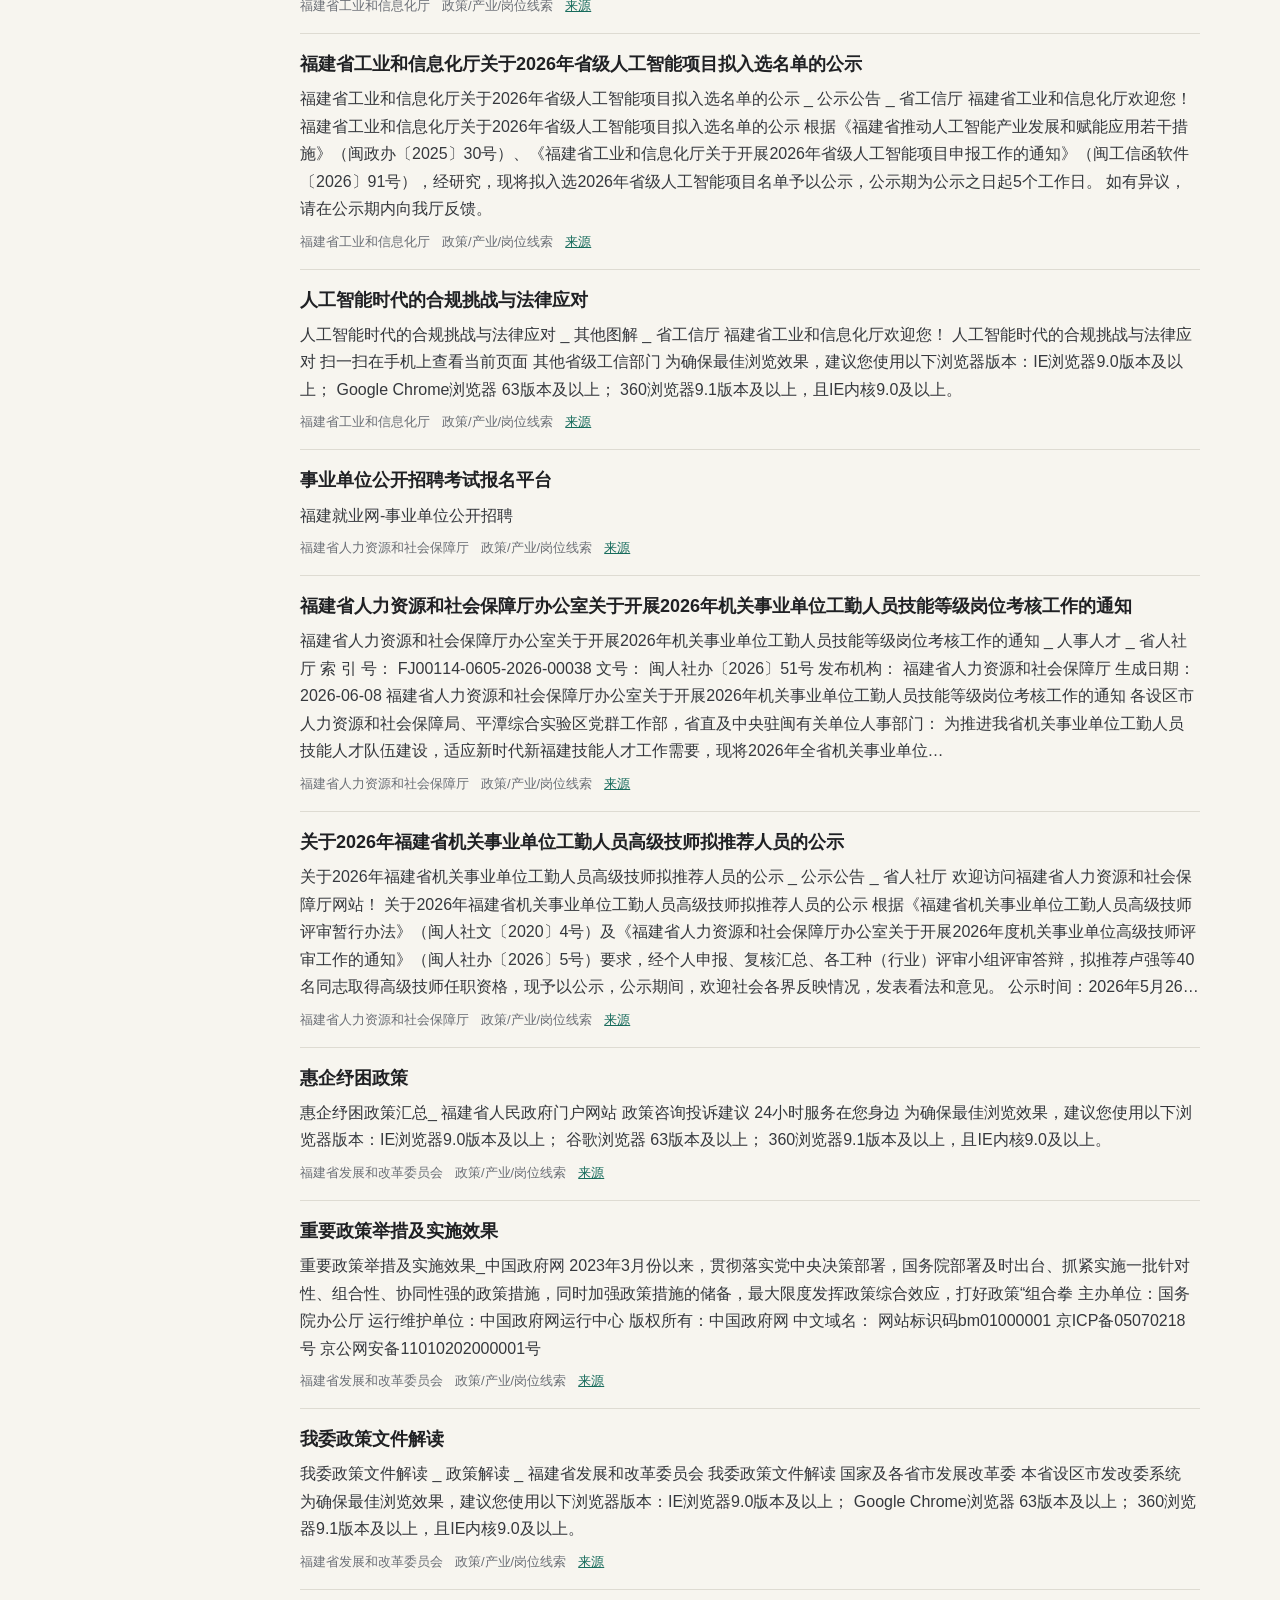
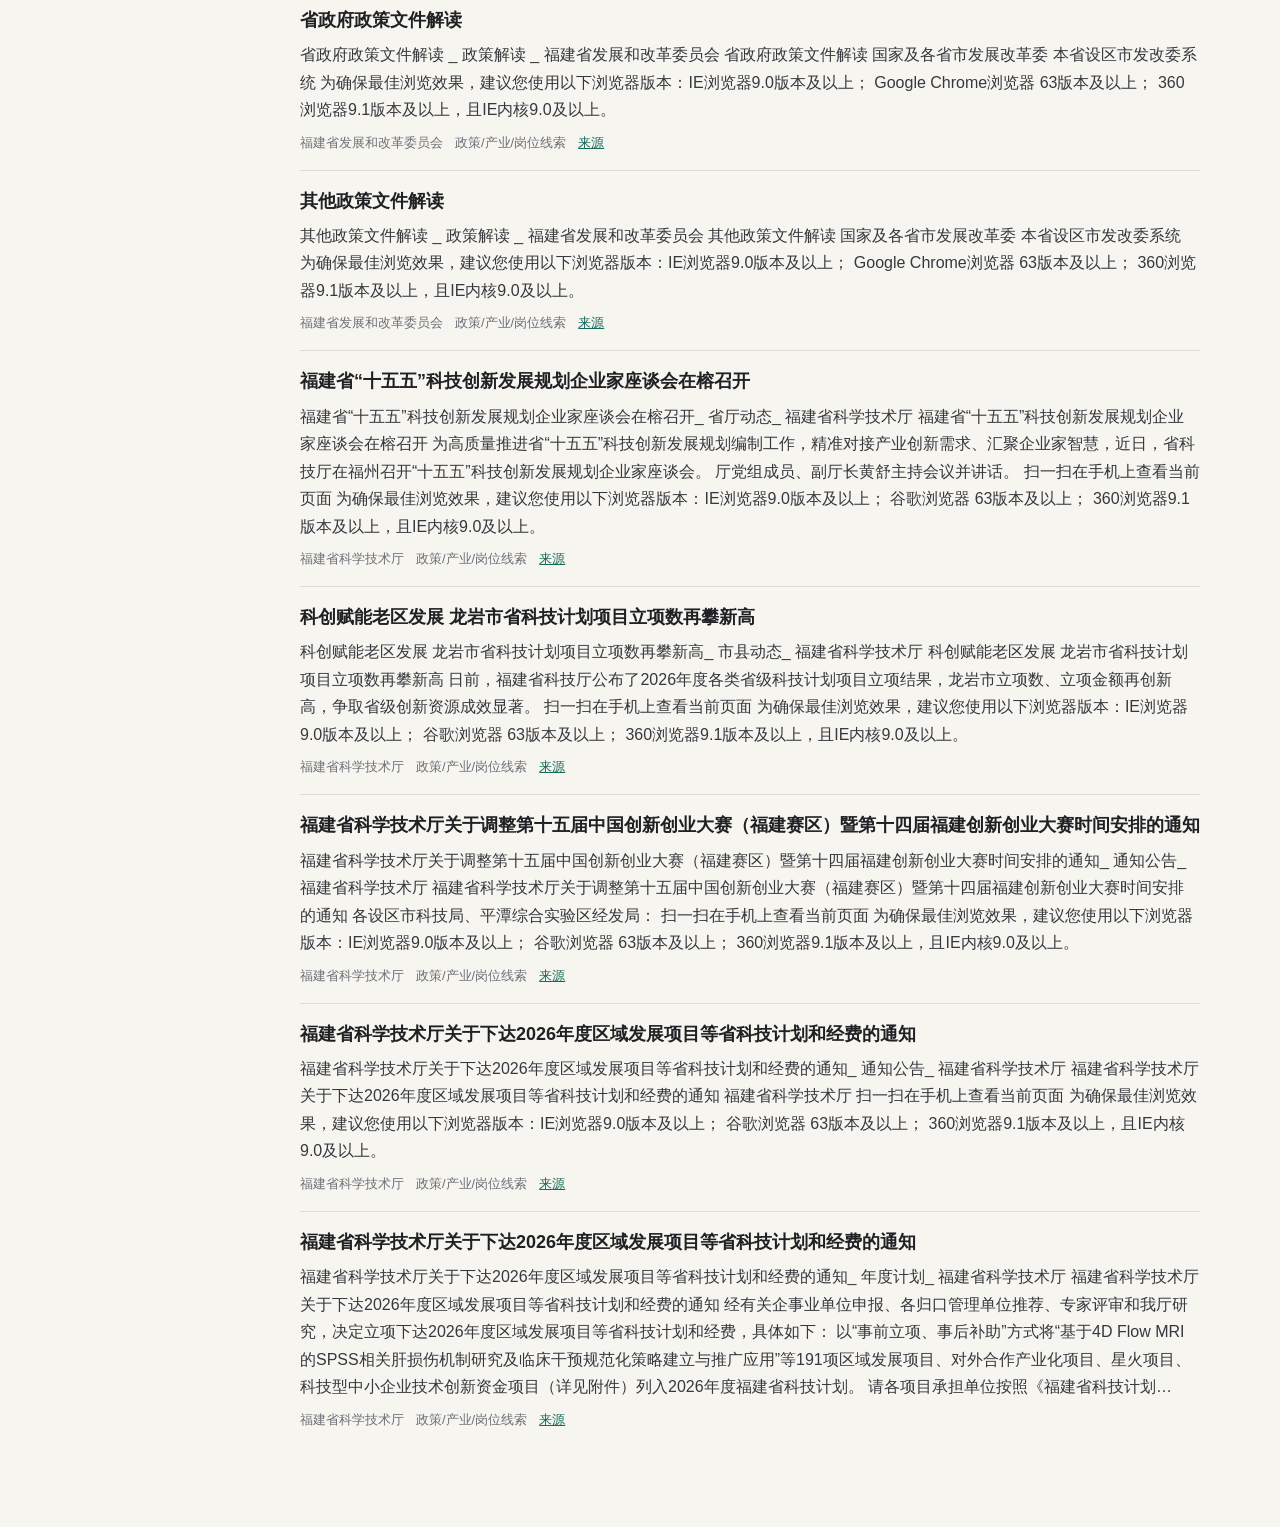
==== commit e0e51c9d: "Update news radar" ====
--- a/docs/2026-07-04.html
+++ b/docs/2026-07-04.html
@@ -20,11 +20,11 @@
       <h1>12 资讯雷达日报 · 2026年07月04日</h1>
       <div class="summary">
         <span>3 个板块</span>
-        <span>31 条信息</span>
+        <span>29 条信息</span>
         <a href="../obsidian/2026-07-04.md">Markdown</a>
       </div>
     </header>
-    <section id="ai-搞钱"><h2>💰 AI 搞钱</h2><article class="item"><h3>AI News: Fable&#x27;s Back But This New Model is Better?</h3><p>最新视频：AI News: Fable&#x27;s Back But This New Model is Better?。适合用于快速观察 Matt Wolfe 最近关注的 AI 变现、内容或创业方向。</p><div class="meta"><span>Matt Wolfe</span><span>AI变现路径的侦察兵</span><a class="source-link" href="https://www.youtube.com/watch?v=NVP_paJarG4" target="_blank" rel="noreferrer">来源</a></div></article><article class="item"><h3>how I built a $2.7M brand using a.i (my actual product, website, ads, viral videos)</h3><p>最新视频：how I built a $2.7M brand using a.i (my actual product, website, ads, viral videos)。适合用于快速观察 Seena Rez 最近关注的 AI 变现、内容或创业方向。</p><div class="meta"><span>Seena Rez</span><span>AI+跨境电商掘金王</span><a class="source-link" href="https://www.youtube.com/watch?v=5FokzkHTpc0" target="_blank" rel="noreferrer">来源</a></div></article><article class="item"><h3>How To Become So Valuable AI Can Never Replace You</h3><p>最新视频：How To Become So Valuable AI Can Never Replace You。适合用于快速观察 Dan Koe 最近关注的 AI 变现、内容或创业方向。</p><div class="meta"><span>Dan Koe</span><span>一人公司的专属导师</span><a class="source-link" href="https://www.youtube.com/watch?v=K2QvCV1PB1w" target="_blank" rel="noreferrer">来源</a></div></article><article class="item"><h3>Fable 5 + Karpathy’s LLM Wiki is Basically Cheating</h3><p>最新视频：Fable 5 + Karpathy’s LLM Wiki is Basically Cheating。适合用于快速观察 Nate Herk 最近关注的 AI 变现、内容或创业方向。</p><div class="meta"><span>Nate Herk</span><span>AI内容自动化大神</span><a class="source-link" href="https://www.youtube.com/watch?v=hQvwMj7IJe4" target="_blank" rel="noreferrer">来源</a></div></article><article class="item"><h3>AI Agents are the new SaaS</h3><p>最新视频：AI Agents are the new SaaS。适合用于快速观察 Greg Isenberg 最近关注的 AI 变现、内容或创业方向。</p><div class="meta"><span>Greg Isenberg</span><span>AI小工具创业实战派</span><a class="source-link" href="https://www.youtube.com/watch?v=83fWzQSWB10" target="_blank" rel="noreferrer">来源</a></div></article></section><section id="ai-builder"><h2>🧑‍💻 AI Builder</h2><article class="item"><h3>follow-builders</h3><p>第一版先保留 follow-builders 入口。后续可接入它的 feed 或运行它的脚本，把 Builder 动态合并进日报。</p><div class="meta"><span>AI Builder</span><span>待接入 feed</span><a class="source-link" href="https://github.com/zarazhangrui/follow-builders" target="_blank" rel="noreferrer">来源</a></div></article></section><section id="政策-产业与岗位机会雷达"><h2>🏢 政策、产业与岗位机会雷达</h2><article class="item"><h3>加快工业（产业）园区标准化建设</h3><p>在 泉州市人民政府 发现与关注关键词相关的入口，建议人工核对原文。</p><div class="meta"><span>泉州市人民政府</span><span>政策/产业/岗位线索</span><a class="source-link" href="https://www.quanzhou.gov.cn/zfb/xxgk/zfxxgkzl/ztzl/jkgycyyqbjjs/" target="_blank" rel="noreferrer">来源</a></div></article><article class="item"><h3>泉州市人民政府办公室关于印发泉州市支持半导体产业人才引进若干措施的通知</h3><p>在 泉州市人民政府 发现与关注关键词相关的入口，建议人工核对原文。</p><div class="meta"><span>泉州市人民政府</span><span>政策/产业/岗位线索</span><a class="source-link" href="https://www.quanzhou.gov.cn/zfb/xxgk/zfxxgkzl/zfxxgkml/srmzfxxgkml/fggzhgf/202601/t20260108_3252122.htm" target="_blank" rel="noreferrer">来源</a></div></article><article class="item"><h3>泉州市人民政府办公室关于印发泉州市支持人工智能产业发展若干措施的通知</h3><p>在 泉州市人民政府 发现与关注关键词相关的入口，建议人工核对原文。</p><div class="meta"><span>泉州市人民政府</span><span>政策/产业/岗位线索</span><a class="source-link" href="https://www.quanzhou.gov.cn/zfb/xxgk/zfxxgkzl/zfxxgkml/srmzfxxgkml/fggzhgf/202601/t20260108_3252109.htm" target="_blank" rel="noreferrer">来源</a></div></article><article class="item"><h3>泉州市委党校2026年公开招聘博士研究生学历学位教师公告</h3><p>在 泉州市人民政府 发现与关注关键词相关的入口，建议人工核对原文。</p><div class="meta"><span>泉州市人民政府</span><span>政策/产业/岗位线索</span><a class="source-link" href="https://rsj.quanzhou.gov.cn/zwgk/zxdt/syzk/202603/t20260310_3272932.htm" target="_blank" rel="noreferrer">来源</a></div></article><article class="item"><h3>政策图解</h3><p>在 泉州市人民政府 发现与关注关键词相关的入口，建议人工核对原文。</p><div class="meta"><span>泉州市人民政府</span><span>政策/产业/岗位线索</span><a class="source-link" href="https://www.quanzhou.gov.cn/zfb/xxgk/ztxxgk/zcjd/tpjd/" target="_blank" rel="noreferrer">来源</a></div></article><article class="item"><h3>2026年全省人工智能及工业网络和数据安全专题培训正式开班</h3><p>在 福建省工业和信息化厅 发现与关注关键词相关的入口，建议人工核对原文。</p><div class="meta"><span>福建省工业和信息化厅</span><span>政策/产业/岗位线索</span><a class="source-link" href="https://gxt.fujian.gov.cn/zwgk/xw/jxyw/202607/t20260703_7172067.htm" target="_blank" rel="noreferrer">来源</a></div></article><article class="item"><h3>福建省工业和信息化厅关于公布“闽派视听大模型”等87个省人工智能项目的通知</h3><p>在 福建省工业和信息化厅 发现与关注关键词相关的入口，建议人工核对原文。</p><div class="meta"><span>福建省工业和信息化厅</span><span>政策/产业/岗位线索</span><a class="source-link" href="https://gxt.fujian.gov.cn/zwgk/zfxxgk/fdzdgknr/gzdt/202607/t20260703_7170961.htm" target="_blank" rel="noreferrer">来源</a></div></article><article class="item"><h3>福建省工业和信息化厅等八部门关于印发《福建省“人工智能+制造”行动计划（2026—2028年）》的通知</h3><p>在 福建省工业和信息化厅 发现与关注关键词相关的入口，建议人工核对原文。</p><div class="meta"><span>福建省工业和信息化厅</span><span>政策/产业/岗位线索</span><a class="source-link" href="https://gxt.fujian.gov.cn/zwgk/zfxxgk/fdzdgknr/gzdt/202607/t20260701_7169957.htm" target="_blank" rel="noreferrer">来源</a></div></article><article class="item"><h3>福建省工业和信息化厅关于2026年省级人工智能项目拟入选名单的公示</h3><p>在 福建省工业和信息化厅 发现与关注关键词相关的入口，建议人工核对原文。</p><div class="meta"><span>福建省工业和信息化厅</span><span>政策/产业/岗位线索</span><a class="source-link" href="https://gxt.fujian.gov.cn/zwgk/gsgg/202606/t20260622_7165501.htm" target="_blank" rel="noreferrer">来源</a></div></article><article class="item"><h3>人工智能时代的合规挑战与法律应对</h3><p>在 福建省工业和信息化厅 发现与关注关键词相关的入口，建议人工核对原文。</p><div class="meta"><span>福建省工业和信息化厅</span><span>政策/产业/岗位线索</span><a class="source-link" href="https://gxt.fujian.gov.cn/jdhy/gxsth/h/qt/202606/t20260612_7162337.htm" target="_blank" rel="noreferrer">来源</a></div></article><article class="item"><h3>事业单位公开招聘考试报名平台</h3><p>在 福建省人力资源和社会保障厅 发现与关注关键词相关的入口，建议人工核对原文。</p><div class="meta"><span>福建省人力资源和社会保障厅</span><span>政策/产业/岗位线索</span><a class="source-link" href="http://220.160.53.33:8903" target="_blank" rel="noreferrer">来源</a></div></article><article class="item"><h3>公务员招考</h3><p>在 福建省人力资源和社会保障厅 发现与关注关键词相关的入口，建议人工核对原文。</p><div class="meta"><span>福建省人力资源和社会保障厅</span><span>政策/产业/岗位线索</span><a class="source-link" href="http://gwykl.fujian.gov.cn" target="_blank" rel="noreferrer">来源</a></div></article><article class="item"><h3>福建省人力资源和社会保障厅办公室关于开展2026年机关事业单位工勤人员技能等级岗位考核工作的通知</h3><p>在 福建省人力资源和社会保障厅 发现与关注关键词相关的入口，建议人工核对原文。</p><div class="meta"><span>福建省人力资源和社会保障厅</span><span>政策/产业/岗位线索</span><a class="source-link" href="https://rst.fujian.gov.cn/zw/zfxxgk/zfxxgkml/zyywgz/zynljs/202606/t20260609_7161026.htm" target="_blank" rel="noreferrer">来源</a></div></article><article class="item"><h3>关于2026年福建省机关事业单位工勤人员高级技师拟推荐人员的公示</h3><p>在 福建省人力资源和社会保障厅 发现与关注关键词相关的入口，建议人工核对原文。</p><div class="meta"><span>福建省人力资源和社会保障厅</span><span>政策/产业/岗位线索</span><a class="source-link" href="https://rst.fujian.gov.cn/zw/gsgg/202605/t20260525_7151778.htm" target="_blank" rel="noreferrer">来源</a></div></article><article class="item"><h3>公务员招考</h3><p>在 福建省人力资源和社会保障厅 发现与关注关键词相关的入口，建议人工核对原文。</p><div class="meta"><span>福建省人力资源和社会保障厅</span><span>政策/产业/岗位线索</span><a class="source-link" href="http://gwykl.fujian.gov.cn/" target="_blank" rel="noreferrer">来源</a></div></article><article class="item"><h3>政策文件</h3><p>在 福建省发展和改革委员会 发现与关注关键词相关的入口，建议人工核对原文。</p><div class="meta"><span>福建省发展和改革委员会</span><span>政策/产业/岗位线索</span><a class="source-link" href="https://fgw.fujian.gov.cn/zwgk/fgzd/" target="_blank" rel="noreferrer">来源</a></div></article><article class="item"><h3>政策解读</h3><p>在 福建省发展和改革委员会 发现与关注关键词相关的入口，建议人工核对原文。</p><div class="meta"><span>福建省发展和改革委员会</span><span>政策/产业/岗位线索</span><a class="source-link" href="https://fgw.fujian.gov.cn/jdhy/zcjd/" target="_blank" rel="noreferrer">来源</a></div></article><article class="item"><h3>政策问答</h3><p>在 福建省发展和改革委员会 发现与关注关键词相关的入口，建议人工核对原文。</p><div class="meta"><span>福建省发展和改革委员会</span><span>政策/产业/岗位线索</span><a class="source-link" href="https://fgw.fujian.gov.cn/jdhy/zcwd/  " target="_blank" rel="noreferrer">来源</a></div></article><article class="item"><h3>惠企纾困政策</h3><p>在 福建省发展和改革委员会 发现与关注关键词相关的入口，建议人工核对原文。</p><div class="meta"><span>福建省发展和改革委员会</span><span>政策/产业/岗位线索</span><a class="source-link" href="https://www.fujian.gov.cn/zwgk/ztzl/yqfk/skjn/?id=35401" target="_blank" rel="noreferrer">来源</a></div></article><article class="item"><h3>重要政策举措及实施效果</h3><p>在 福建省发展和改革委员会 发现与关注关键词相关的入口，建议人工核对原文。</p><div class="meta"><span>福建省发展和改革委员会</span><span>政策/产业/岗位线索</span><a class="source-link" href="https://www.gov.cn/zhengce/zczhjd/" target="_blank" rel="noreferrer">来源</a></div></article><article class="item"><h3>创新服务</h3><p>在 福建省科学技术厅 发现与关注关键词相关的入口，建议人工核对原文。</p><div class="meta"><span>福建省科学技术厅</span><span>政策/产业/岗位线索</span><a class="source-link" href="https://kjt.fujian.gov.cn/ztzl/fjkjyfwpt/" target="_blank" rel="noreferrer">来源</a></div></article><article class="item"><h3>福建省“十五五”科技创新发展规划企业家座谈会在榕召开</h3><p>在 福建省科学技术厅 发现与关注关键词相关的入口，建议人工核对原文。</p><div class="meta"><span>福建省科学技术厅</span><span>政策/产业/岗位线索</span><a class="source-link" href="https://kjt.fujian.gov.cn/xxgk/kjyw/stdt/202606/t20260601_7154920.htm" target="_blank" rel="noreferrer">来源</a></div></article><article class="item"><h3>科创赋能老区发展 龙岩市省科技计划项目立项数再攀新高</h3><p>在 福建省科学技术厅 发现与关注关键词相关的入口，建议人工核对原文。</p><div class="meta"><span>福建省科学技术厅</span><span>政策/产业/岗位线索</span><a class="source-link" href="https://kjt.fujian.gov.cn/xxgk/kjyw/sxdt/202607/t20260702_7170850.htm" target="_blank" rel="noreferrer">来源</a></div></article><article class="item"><h3>福建省科学技术厅关于调整第十五届中国创新创业大赛（福建赛区）暨第十四届福建创新创业大赛时间安排的通知</h3><p>在 福建省科学技术厅 发现与关注关键词相关的入口，建议人工核对原文。</p><div class="meta"><span>福建省科学技术厅</span><span>政策/产业/岗位线索</span><a class="source-link" href="https://kjt.fujian.gov.cn/xxgk/tzgg/202606/t20260630_7169713.htm" target="_blank" rel="noreferrer">来源</a></div></article><article class="item"><h3>福建省科学技术厅关于下达2026年度区域发展项目等省科技计划和经费的通知</h3><p>在 福建省科学技术厅 发现与关注关键词相关的入口，建议人工核对原文。</p><div class="meta"><span>福建省科学技术厅</span><span>政策/产业/岗位线索</span><a class="source-link" href="https://kjt.fujian.gov.cn/xxgk/tzgg/202606/t20260626_7168513.htm" target="_blank" rel="noreferrer">来源</a></div></article></section>
+    <section id="ai-搞钱"><h2>💰 AI 搞钱</h2><article class="item"><h3>AI News: Fable&#x27;s Back But This New Model is Better?</h3><p>🛠️ Explore AI Tools &amp; News: Redeploying Fable 5: Previewing GPT-5.6 Sol: OpenAI Government Stake: NotebookLM Video Overviews: Claude Science Workbench: Gemini Spark Updates: OpenAI Codex Hardware: Let’s work together! 0:06 Fable 5 is Back 2:26 Fable 5 Examples 10:12 Fable 5 is Going Away 15:25 Government AI Stake 17:17 Claude Sonnet 5 19:23 Nano Banana 2 Li…</p><div class="meta"><span>Matt Wolfe</span><span>AI变现路径的侦察兵；播放量约 37838；时长 29:20；发布 2026-07-03</span><a class="source-link" href="https://www.youtube.com/watch?v=NVP_paJarG4" target="_blank" rel="noreferrer">来源</a></div></article><article class="item"><h3>how I built a $2.7M brand using a.i (my actual product, website, ads, viral videos)</h3><p>(see me build my next two brands from scratch)</p><div class="meta"><span>Seena Rez</span><span>AI+跨境电商掘金王；播放量约 610556；时长 14:58；发布 2025-07-03</span><a class="source-link" href="https://www.youtube.com/watch?v=5FokzkHTpc0" target="_blank" rel="noreferrer">来源</a></div></article><article class="item"><h3>How To Become So Valuable AI Can Never Replace You</h3><p>从标题看，这条视频围绕“How To Become So Valuable AI Can Never Replace You”展开。当前未稳定获取到字幕正文，先保留为待精读视频，适合后续点击原视频确认具体案例、方法和可复制动作。</p><div class="meta"><span>Dan Koe</span><span>一人公司的专属导师；播放量约 39296；时长 40:34；发布 2026-06-28</span><a class="source-link" href="https://www.youtube.com/watch?v=K2QvCV1PB1w" target="_blank" rel="noreferrer">来源</a></div></article><article class="item"><h3>Fable 5 + Karpathy’s LLM Wiki is Basically Cheating</h3><p>从标题看，这条视频围绕“Fable 5 + Karpathy’s LLM Wiki is Basically Cheating”展开。当前未稳定获取到字幕正文，先保留为待精读视频，适合后续点击原视频确认具体案例、方法和可复制动作。</p><div class="meta"><span>Nate Herk</span><span>AI内容自动化大神；播放量约 18720；时长 14:35；发布 2026-07-03</span><a class="source-link" href="https://www.youtube.com/watch?v=hQvwMj7IJe4" target="_blank" rel="noreferrer">来源</a></div></article><article class="item"><h3>AI Agents are the new SaaS</h3><p>In this solo episode I lay out why I believe building agents is the new SaaS: software is shifting from helping you do the work to doing the work with you. I walk through a full playbook — find a niche, pick a workflow with a paycheck attached, shadow the human, spec the agent, build the minimum useful version, sell a pilot like labor, then productize the r…</p><div class="meta"><span>Greg Isenberg</span><span>AI小工具创业实战派；播放量约 52181；时长 26:03；发布 2026-07-01</span><a class="source-link" href="https://www.youtube.com/watch?v=83fWzQSWB10" target="_blank" rel="noreferrer">来源</a></div></article></section><section id="ai-builder"><h2>🧑‍💻 AI Builder</h2><article class="item"><h3>follow-builders</h3><p>AI builders digest — monitors top AI builders on X and YouTube podcasts, remixes their content into digestible summaries. Follow builders, not influencers.</p><div class="meta"><span>AI Builder</span><span>Stars: 5569；更新: 2026-07-04</span><a class="source-link" href="https://github.com/zarazhangrui/follow-builders" target="_blank" rel="noreferrer">来源</a></div></article></section><section id="政策-产业与岗位机会雷达"><h2>🏢 政策、产业与岗位机会雷达</h2><article class="item"><h3>加快工业（产业）园区标准化建设</h3><p>加快工业（产业）园区标准化建设_泉州市人民政府 贯彻落实省委省政府“深学争优、敢为争先、实干争效”和市委、市政府“抓项目、促发展”系列行动，泉州把园区标准化建设作为重新配置资源要素和提升主导产业竞争力的主战场，全市上下深入推进“工业园区标准化建设”专项行动。 从统一思想到规划建设，从试点先行到全面推开，从招商入园到投产达效，泉州工业（产业）园区标准化建设打开了“百千万”格局，取得“三降低三提高”的成效，园区建设不断赋能全市高质量发展。 累计建成产业空间 盘活利用工业用地 工业园区“抓投产、促纳统、优存量、造业态”闭环运作管理机制 泉州市人民政府办公室关于进一步支持存量工业用地提容增效促进实体…</p><div class="meta"><span>泉州市人民政府</span><span>政策/产业/岗位线索</span><a class="source-link" href="https://www.quanzhou.gov.cn/zfb/xxgk/zfxxgkzl/ztzl/jkgycyyqbjjs/" target="_blank" rel="noreferrer">来源</a></div></article><article class="item"><h3>泉州市人民政府办公室关于印发泉州市支持半导体产业人才引进若干措施的通知</h3><p>泉州市人民政府办公室关于印发泉州市支持半导体产业人才引进若干措施的通知_法规规章和规范_泉州市人民政府 索 引 号：QZ00101-0200-2025-00350 备注/文号：泉政办规〔2025〕16号 发布机构：泉州市人民政府办公室 公文生成日期：2025-12-31 泉州市人民政府办公室关于印发泉州市支持半导体产业人才引进若干措施的通知 各县（市、区）人民政府，泉州开发区、泉州台商投资区管委会，市人民政府各部门、各直属机构，各大企业，各高等院校： 经市政府同意，现将《泉州市支持半导体产业人才引进若干措施》印发给你们，请结合实际，认真抓好贯彻落实。 泉州市人民政府办公室 2025年12月3…</p><div class="meta"><span>泉州市人民政府</span><span>政策/产业/岗位线索</span><a class="source-link" href="https://www.quanzhou.gov.cn/zfb/xxgk/zfxxgkzl/zfxxgkml/srmzfxxgkml/fggzhgf/202601/t20260108_3252122.htm" target="_blank" rel="noreferrer">来源</a></div></article><article class="item"><h3>泉州市人民政府办公室关于印发泉州市支持人工智能产业发展若干措施的通知</h3><p>泉州市人民政府办公室关于印发泉州市支持人工智能产业发展若干措施的通知_法规规章和规范_泉州市人民政府 索 引 号：QZ00101-0200-2025-00349 备注/文号：泉政办规〔2025〕15号 发布机构：泉州市人民政府办公室 公文生成日期：2025-12-31 泉州市人民政府办公室关于印发泉州市支持人工智能产业发展若干措施的通知 各县（市、区）人民政府，泉州开发区、泉州台商投资区管委会，市人民政府各部门、各直属机构，各大企业，各高等院校： 《泉州市支持人工智能产业发展若干措施》已经市政府研究同意，现印发给你们，请认真组织实施。 泉州市人民政府办公室 2025年12月31日 （此件主动…</p><div class="meta"><span>泉州市人民政府</span><span>政策/产业/岗位线索</span><a class="source-link" href="https://www.quanzhou.gov.cn/zfb/xxgk/zfxxgkzl/zfxxgkml/srmzfxxgkml/fggzhgf/202601/t20260108_3252109.htm" target="_blank" rel="noreferrer">来源</a></div></article><article class="item"><h3>泉州市委党校2026年公开招聘博士研究生学历学位教师公告</h3><p>泉州市委党校2026年公开招聘博士研究生学历学位教师公告_事业单位招考_资讯动态_泉州市人力资源和社会保障局 泉州市委党校2026年公开招聘博士研究生学历学位教师公告 扫一扫在手机上查看当前页面 政府及人社系统网站 县级人社系统网站 为确保最佳浏览效果，建议您使用以下浏览器版本：IE浏览器9.0版本及以上； Google Chrome浏览器 63版本及以上； 360浏览器9.1版本及以上，且IE内核9.0及以上。</p><div class="meta"><span>泉州市人民政府</span><span>政策/产业/岗位线索</span><a class="source-link" href="https://rsj.quanzhou.gov.cn/zwgk/zxdt/syzk/202603/t20260310_3272932.htm" target="_blank" rel="noreferrer">来源</a></div></article><article class="item"><h3>刺桐新声-政策面对面</h3><p>宣讲预告_泉州市行政服务中心管委会 为确保最佳浏览效果，建议您使用以下浏览器版本：IE浏览器9.0版本及以上； Google Chrome浏览器 63版本及以上； 360浏览器9.1版本及以上，且IE内核9.0及以上。</p><div class="meta"><span>泉州市人民政府</span><span>政策/产业/岗位线索</span><a class="source-link" href="http://xzfwzx.quanzhou.gov.cn/zcxj/xjyg/" target="_blank" rel="noreferrer">来源</a></div></article><article class="item"><h3>2026年全省人工智能及工业网络和数据安全专题培训正式开班</h3><p>2026年全省人工智能及工业网络和数据安全专题培训正式开班 _ 工信要闻 _ 省工信厅 福建省工业和信息化厅欢迎您！ 2026年全省人工智能及工业网络和数据安全专题培训正式开班 为贯彻落实省委、省政府推动人工智能发展以及提升工业网络和数据安全能力的有关部署要求，加强政策宣贯、人才培育，2026年6月26日，省工信厅联合省总工会、福建开放大学共同举办的2026年全省人工智能及工业网络和数据安全专题培训正式开班，省工信厅总工程师林朝通、福建开放大学副校长吴建铭出席培训开班式并致辞。 省工信厅、福建开放大学、省信息产业工会、省工信发展研究中心相关工作负责人，各地工信部门业务骨干、重点工业企业代表共…</p><div class="meta"><span>福建省工业和信息化厅</span><span>政策/产业/岗位线索</span><a class="source-link" href="https://gxt.fujian.gov.cn/zwgk/xw/jxyw/202607/t20260703_7172067.htm" target="_blank" rel="noreferrer">来源</a></div></article><article class="item"><h3>福建省工业和信息化厅关于公布“闽派视听大模型”等87个省人工智能项目的通知</h3><p>福建省工业和信息化厅关于公布“闽派视听大模型”等87个省人工智能项目的通知 _ 工作动态 _ 省工信厅 索 引 号：FJ00103-2500-2026-00152 文号：闽工信函软件〔2026〕310号 发布机构：福建省工业和信息化厅 生成日期：2026-06-30 福建省工业和信息化厅关于公布“闽派视听大模型”等87个省人工智能项目的通知 各设区市工信局、平潭综合实验区经发局： 根据《福建省推动人工智能产业发展和赋能应用若干措施》（闽政办〔2025〕30号）和《福建省人工智能项目实施方案》（闽工信规〔2026〕1号），经研究，确定“闽派视听大模型”等87个项目为省人工智能项目，其中人工智能…</p><div class="meta"><span>福建省工业和信息化厅</span><span>政策/产业/岗位线索</span><a class="source-link" href="https://gxt.fujian.gov.cn/zwgk/zfxxgk/fdzdgknr/gzdt/202607/t20260703_7170961.htm" target="_blank" rel="noreferrer">来源</a></div></article><article class="item"><h3>福建省工业和信息化厅等八部门关于印发《福建省“人工智能+制造”行动计划（2026—2028年）》的通知</h3><p>福建省工业和信息化厅等八部门关于印发《福建省“人工智能+制造”行动计划（2026—2028年）》的通知 _ 工作动态 _ 省工信厅 索 引 号：FJ00103-2500-2026-00146 文号：闽工信联软件〔2026〕48号 发布机构：福建省工业和信息化厅 生成日期：2026-06-17 福建省工业和信息化厅等八部门关于印发《福建省“人工智能+制造”行动计划（2026—2028年）》的通知 各设区市、平潭综合实验区工业和信息化主管部门、党委网信办、发展改革委、教育局、商务局、国资委、市场监管局、数据管理部门，各有关单位： 现将《福建省“人工智能+制造”行动计划（2026—2028年）》印…</p><div class="meta"><span>福建省工业和信息化厅</span><span>政策/产业/岗位线索</span><a class="source-link" href="https://gxt.fujian.gov.cn/zwgk/zfxxgk/fdzdgknr/gzdt/202607/t20260701_7169957.htm" target="_blank" rel="noreferrer">来源</a></div></article><article class="item"><h3>福建省工业和信息化厅关于2026年省级人工智能项目拟入选名单的公示</h3><p>福建省工业和信息化厅关于2026年省级人工智能项目拟入选名单的公示 _ 公示公告 _ 省工信厅 福建省工业和信息化厅欢迎您！ 福建省工业和信息化厅关于2026年省级人工智能项目拟入选名单的公示 根据《福建省推动人工智能产业发展和赋能应用若干措施》（闽政办〔2025〕30号）、《福建省工业和信息化厅关于开展2026年省级人工智能项目申报工作的通知》（闽工信函软件〔2026〕91号），经研究，现将拟入选2026年省级人工智能项目名单予以公示，公示期为公示之日起5个工作日。 如有异议，请在公示期内向我厅反馈。</p><div class="meta"><span>福建省工业和信息化厅</span><span>政策/产业/岗位线索</span><a class="source-link" href="https://gxt.fujian.gov.cn/zwgk/gsgg/202606/t20260622_7165501.htm" target="_blank" rel="noreferrer">来源</a></div></article><article class="item"><h3>人工智能时代的合规挑战与法律应对</h3><p>人工智能时代的合规挑战与法律应对 _ 其他图解 _ 省工信厅 福建省工业和信息化厅欢迎您！ 人工智能时代的合规挑战与法律应对 扫一扫在手机上查看当前页面 其他省级工信部门 为确保最佳浏览效果，建议您使用以下浏览器版本：IE浏览器9.0版本及以上； Google Chrome浏览器 63版本及以上； 360浏览器9.1版本及以上，且IE内核9.0及以上。</p><div class="meta"><span>福建省工业和信息化厅</span><span>政策/产业/岗位线索</span><a class="source-link" href="https://gxt.fujian.gov.cn/jdhy/gxsth/h/qt/202606/t20260612_7162337.htm" target="_blank" rel="noreferrer">来源</a></div></article><article class="item"><h3>事业单位公开招聘考试报名平台</h3><p>福建就业网-事业单位公开招聘</p><div class="meta"><span>福建省人力资源和社会保障厅</span><span>政策/产业/岗位线索</span><a class="source-link" href="http://220.160.53.33:8903" target="_blank" rel="noreferrer">来源</a></div></article><article class="item"><h3>福建省人力资源和社会保障厅办公室关于开展2026年机关事业单位工勤人员技能等级岗位考核工作的通知</h3><p>福建省人力资源和社会保障厅办公室关于开展2026年机关事业单位工勤人员技能等级岗位考核工作的通知 _ 人事人才 _ 省人社厅 索 引 号： FJ00114-0605-2026-00038 文号： 闽人社办〔2026〕51号 发布机构： 福建省人力资源和社会保障厅 生成日期： 2026-06-08 福建省人力资源和社会保障厅办公室关于开展2026年机关事业单位工勤人员技能等级岗位考核工作的通知 各设区市人力资源和社会保障局、平潭综合实验区党群工作部，省直及中央驻闽有关单位人事部门： 为推进我省机关事业单位工勤人员技能人才队伍建设，适应新时代新福建技能人才工作需要，现将2026年全省机关事业单位…</p><div class="meta"><span>福建省人力资源和社会保障厅</span><span>政策/产业/岗位线索</span><a class="source-link" href="https://rst.fujian.gov.cn/zw/zfxxgk/zfxxgkml/zyywgz/zynljs/202606/t20260609_7161026.htm" target="_blank" rel="noreferrer">来源</a></div></article><article class="item"><h3>关于2026年福建省机关事业单位工勤人员高级技师拟推荐人员的公示</h3><p>关于2026年福建省机关事业单位工勤人员高级技师拟推荐人员的公示 _ 公示公告 _ 省人社厅 欢迎访问福建省人力资源和社会保障厅网站！ 关于2026年福建省机关事业单位工勤人员高级技师拟推荐人员的公示 根据《福建省机关事业单位工勤人员高级技师评审暂行办法》（闽人社文〔2020〕4号）及《福建省人力资源和社会保障厅办公室关于开展2026年度机关事业单位高级技师评审工作的通知》（闽人社办〔2026〕5号）要求，经个人申报、复核汇总、各工种（行业）评审小组评审答辩，拟推荐卢强等40名同志取得高级技师任职资格，现予以公示，公示期间，欢迎社会各界反映情况，发表看法和意见。 公示时间：2026年5月26…</p><div class="meta"><span>福建省人力资源和社会保障厅</span><span>政策/产业/岗位线索</span><a class="source-link" href="https://rst.fujian.gov.cn/zw/gsgg/202605/t20260525_7151778.htm" target="_blank" rel="noreferrer">来源</a></div></article><article class="item"><h3>惠企纾困政策</h3><p>惠企纾困政策汇总_ 福建省人民政府门户网站 政策咨询投诉建议 24小时服务在您身边 为确保最佳浏览效果，建议您使用以下浏览器版本：IE浏览器9.0版本及以上； 谷歌浏览器 63版本及以上； 360浏览器9.1版本及以上，且IE内核9.0及以上。</p><div class="meta"><span>福建省发展和改革委员会</span><span>政策/产业/岗位线索</span><a class="source-link" href="https://www.fujian.gov.cn/zwgk/ztzl/yqfk/skjn/?id=35401" target="_blank" rel="noreferrer">来源</a></div></article><article class="item"><h3>重要政策举措及实施效果</h3><p>重要政策举措及实施效果_中国政府网 2023年3月份以来，贯彻落实党中央决策部署，国务院部署及时出台、抓紧实施一批针对性、组合性、协同性强的政策措施，同时加强政策措施的储备，最大限度发挥政策综合效应，打好政策“组合拳 主办单位：国务院办公厅 运行维护单位：中国政府网运行中心 版权所有：中国政府网 中文域名： 网站标识码bm01000001 京ICP备05070218号 京公网安备11010202000001号</p><div class="meta"><span>福建省发展和改革委员会</span><span>政策/产业/岗位线索</span><a class="source-link" href="https://www.gov.cn/zhengce/zczhjd/" target="_blank" rel="noreferrer">来源</a></div></article><article class="item"><h3>我委政策文件解读</h3><p>我委政策文件解读 _ 政策解读 _ 福建省发展和改革委员会 我委政策文件解读 国家及各省市发展改革委 本省设区市发改委系统 为确保最佳浏览效果，建议您使用以下浏览器版本：IE浏览器9.0版本及以上； Google Chrome浏览器 63版本及以上； 360浏览器9.1版本及以上，且IE内核9.0及以上。</p><div class="meta"><span>福建省发展和改革委员会</span><span>政策/产业/岗位线索</span><a class="source-link" href="https://fgw.fujian.gov.cn/jdhy/zcjd/bmzcwjjd/" target="_blank" rel="noreferrer">来源</a></div></article><article class="item"><h3>省政府政策文件解读</h3><p>省政府政策文件解读 _ 政策解读 _ 福建省发展和改革委员会 省政府政策文件解读 国家及各省市发展改革委 本省设区市发改委系统 为确保最佳浏览效果，建议您使用以下浏览器版本：IE浏览器9.0版本及以上； Google Chrome浏览器 63版本及以上； 360浏览器9.1版本及以上，且IE内核9.0及以上。</p><div class="meta"><span>福建省发展和改革委员会</span><span>政策/产业/岗位线索</span><a class="source-link" href="https://fgw.fujian.gov.cn/jdhy/zcjd/szfzcwjjd/" target="_blank" rel="noreferrer">来源</a></div></article><article class="item"><h3>其他政策文件解读</h3><p>其他政策文件解读 _ 政策解读 _ 福建省发展和改革委员会 其他政策文件解读 国家及各省市发展改革委 本省设区市发改委系统 为确保最佳浏览效果，建议您使用以下浏览器版本：IE浏览器9.0版本及以上； Google Chrome浏览器 63版本及以上； 360浏览器9.1版本及以上，且IE内核9.0及以上。</p><div class="meta"><span>福建省发展和改革委员会</span><span>政策/产业/岗位线索</span><a class="source-link" href="https://fgw.fujian.gov.cn/jdhy/zcjd/qtzcwjjd/" target="_blank" rel="noreferrer">来源</a></div></article><article class="item"><h3>福建省“十五五”科技创新发展规划企业家座谈会在榕召开</h3><p>福建省“十五五”科技创新发展规划企业家座谈会在榕召开_ 省厅动态_ 福建省科学技术厅 福建省“十五五”科技创新发展规划企业家座谈会在榕召开 为高质量推进省“十五五”科技创新发展规划编制工作，精准对接产业创新需求、汇聚企业家智慧，近日，省科技厅在福州召开“十五五”科技创新发展规划企业家座谈会。 厅党组成员、副厅长黄舒主持会议并讲话。 扫一扫在手机上查看当前页面 为确保最佳浏览效果，建议您使用以下浏览器版本：IE浏览器9.0版本及以上； 谷歌浏览器 63版本及以上； 360浏览器9.1版本及以上，且IE内核9.0及以上。</p><div class="meta"><span>福建省科学技术厅</span><span>政策/产业/岗位线索</span><a class="source-link" href="https://kjt.fujian.gov.cn/xxgk/kjyw/stdt/202606/t20260601_7154920.htm" target="_blank" rel="noreferrer">来源</a></div></article><article class="item"><h3>科创赋能老区发展 龙岩市省科技计划项目立项数再攀新高</h3><p>科创赋能老区发展 龙岩市省科技计划项目立项数再攀新高_ 市县动态_ 福建省科学技术厅 科创赋能老区发展 龙岩市省科技计划项目立项数再攀新高 日前，福建省科技厅公布了2026年度各类省级科技计划项目立项结果，龙岩市立项数、立项金额再创新高，争取省级创新资源成效显著。 扫一扫在手机上查看当前页面 为确保最佳浏览效果，建议您使用以下浏览器版本：IE浏览器9.0版本及以上； 谷歌浏览器 63版本及以上； 360浏览器9.1版本及以上，且IE内核9.0及以上。</p><div class="meta"><span>福建省科学技术厅</span><span>政策/产业/岗位线索</span><a class="source-link" href="https://kjt.fujian.gov.cn/xxgk/kjyw/sxdt/202607/t20260702_7170850.htm" target="_blank" rel="noreferrer">来源</a></div></article><article class="item"><h3>福建省科学技术厅关于调整第十五届中国创新创业大赛（福建赛区）暨第十四届福建创新创业大赛时间安排的通知</h3><p>福建省科学技术厅关于调整第十五届中国创新创业大赛（福建赛区）暨第十四届福建创新创业大赛时间安排的通知_ 通知公告_ 福建省科学技术厅 福建省科学技术厅关于调整第十五届中国创新创业大赛（福建赛区）暨第十四届福建创新创业大赛时间安排的通知 各设区市科技局、平潭综合实验区经发局： 扫一扫在手机上查看当前页面 为确保最佳浏览效果，建议您使用以下浏览器版本：IE浏览器9.0版本及以上； 谷歌浏览器 63版本及以上； 360浏览器9.1版本及以上，且IE内核9.0及以上。</p><div class="meta"><span>福建省科学技术厅</span><span>政策/产业/岗位线索</span><a class="source-link" href="https://kjt.fujian.gov.cn/xxgk/tzgg/202606/t20260630_7169713.htm" target="_blank" rel="noreferrer">来源</a></div></article><article class="item"><h3>福建省科学技术厅关于下达2026年度区域发展项目等省科技计划和经费的通知</h3><p>福建省科学技术厅关于下达2026年度区域发展项目等省科技计划和经费的通知_ 通知公告_ 福建省科学技术厅 福建省科学技术厅关于下达2026年度区域发展项目等省科技计划和经费的通知 福建省科学技术厅 扫一扫在手机上查看当前页面 为确保最佳浏览效果，建议您使用以下浏览器版本：IE浏览器9.0版本及以上； 谷歌浏览器 63版本及以上； 360浏览器9.1版本及以上，且IE内核9.0及以上。</p><div class="meta"><span>福建省科学技术厅</span><span>政策/产业/岗位线索</span><a class="source-link" href="https://kjt.fujian.gov.cn/xxgk/tzgg/202606/t20260626_7168513.htm" target="_blank" rel="noreferrer">来源</a></div></article><article class="item"><h3>福建省科学技术厅关于下达2026年度区域发展项目等省科技计划和经费的通知</h3><p>福建省科学技术厅关于下达2026年度区域发展项目等省科技计划和经费的通知_ 年度计划_ 福建省科学技术厅 福建省科学技术厅关于下达2026年度区域发展项目等省科技计划和经费的通知 经有关企事业单位申报、各归口管理单位推荐、专家评审和我厅研究，决定立项下达2026年度区域发展项目等省科技计划和经费，具体如下： 以“事前立项、事后补助”方式将“基于4D Flow MRI的SPSS相关肝损伤机制研究及临床干预规范化策略建立与推广应用”等191项区域发展项目、对外合作产业化项目、星火项目、科技型中小企业技术创新资金项目（详见附件）列入2026年度福建省科技计划。 请各项目承担单位按照《福建省科技计划…</p><div class="meta"><span>福建省科学技术厅</span><span>政策/产业/岗位线索</span><a class="source-link" href="https://kjt.fujian.gov.cn/xxgk/ghjhlm/ndjh/202607/t20260703_7171137.htm" target="_blank" rel="noreferrer">来源</a></div></article></section>
     
   </main>
 </body>
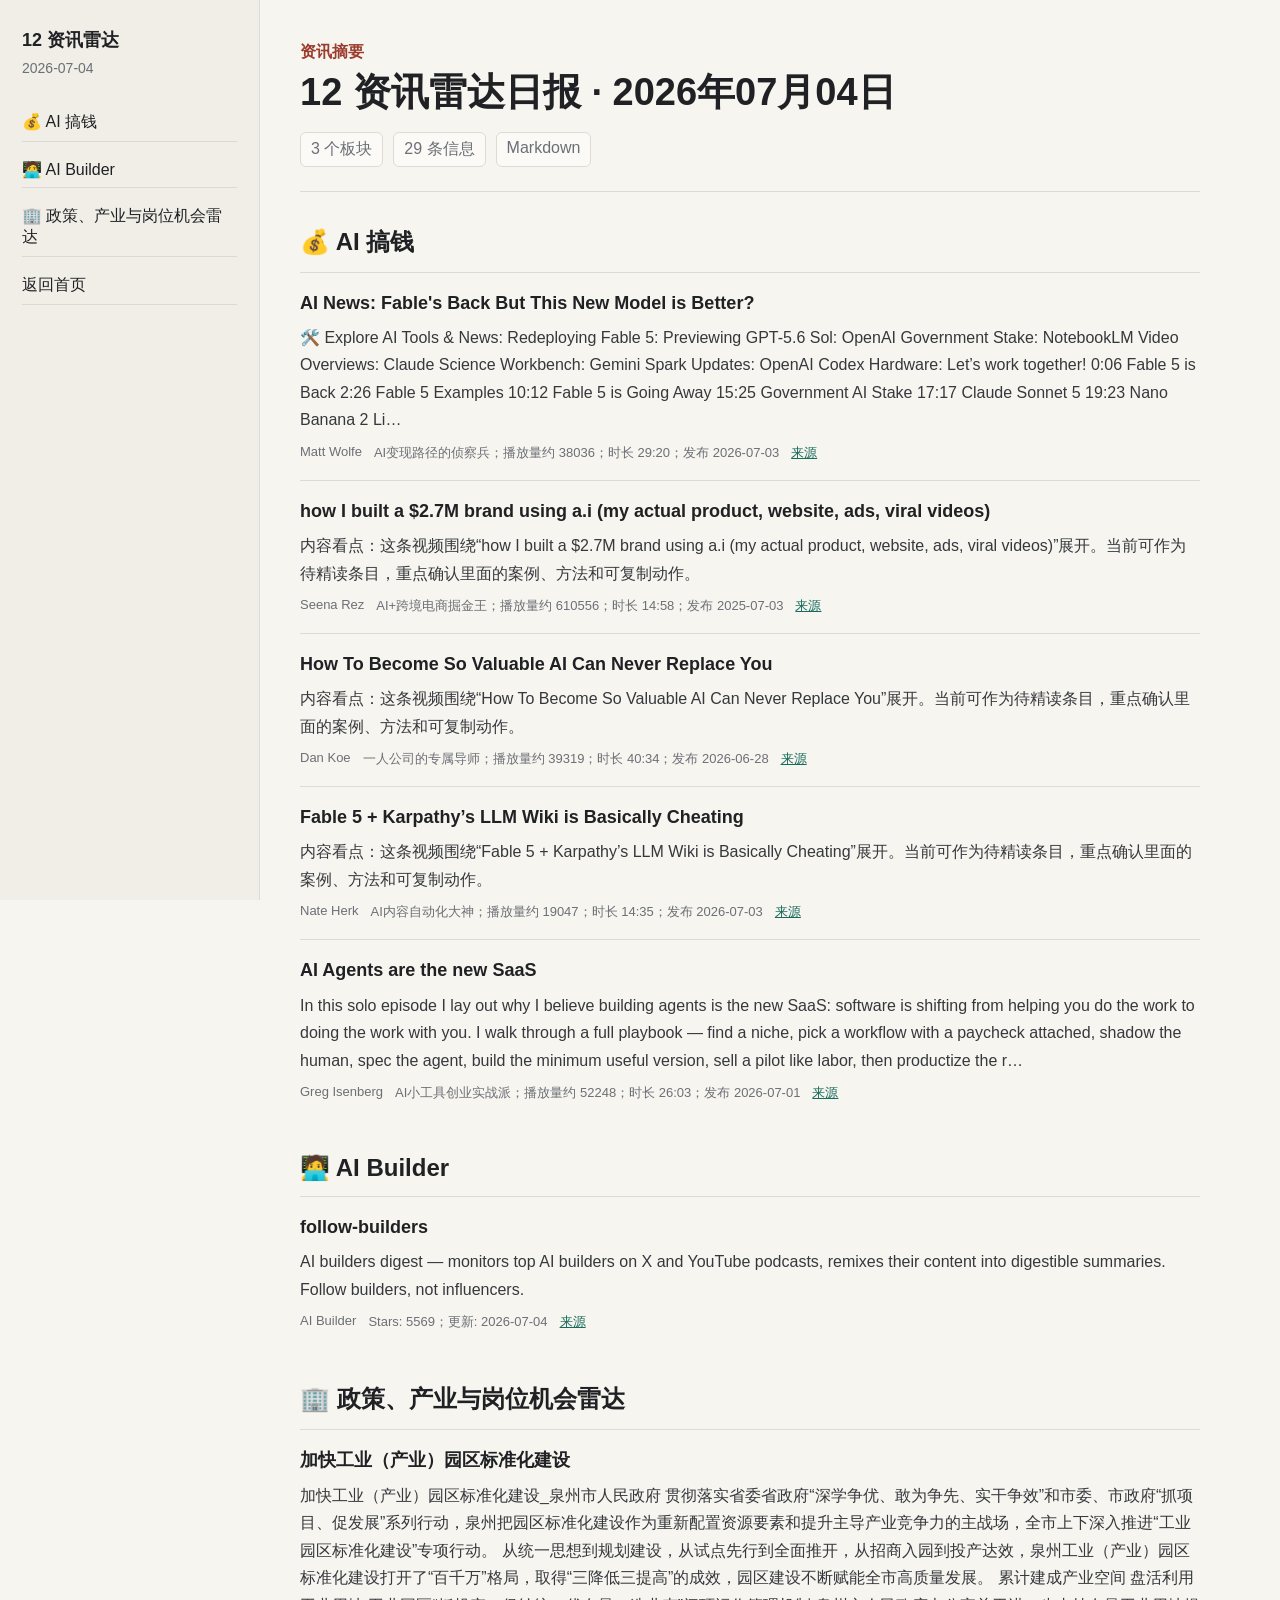
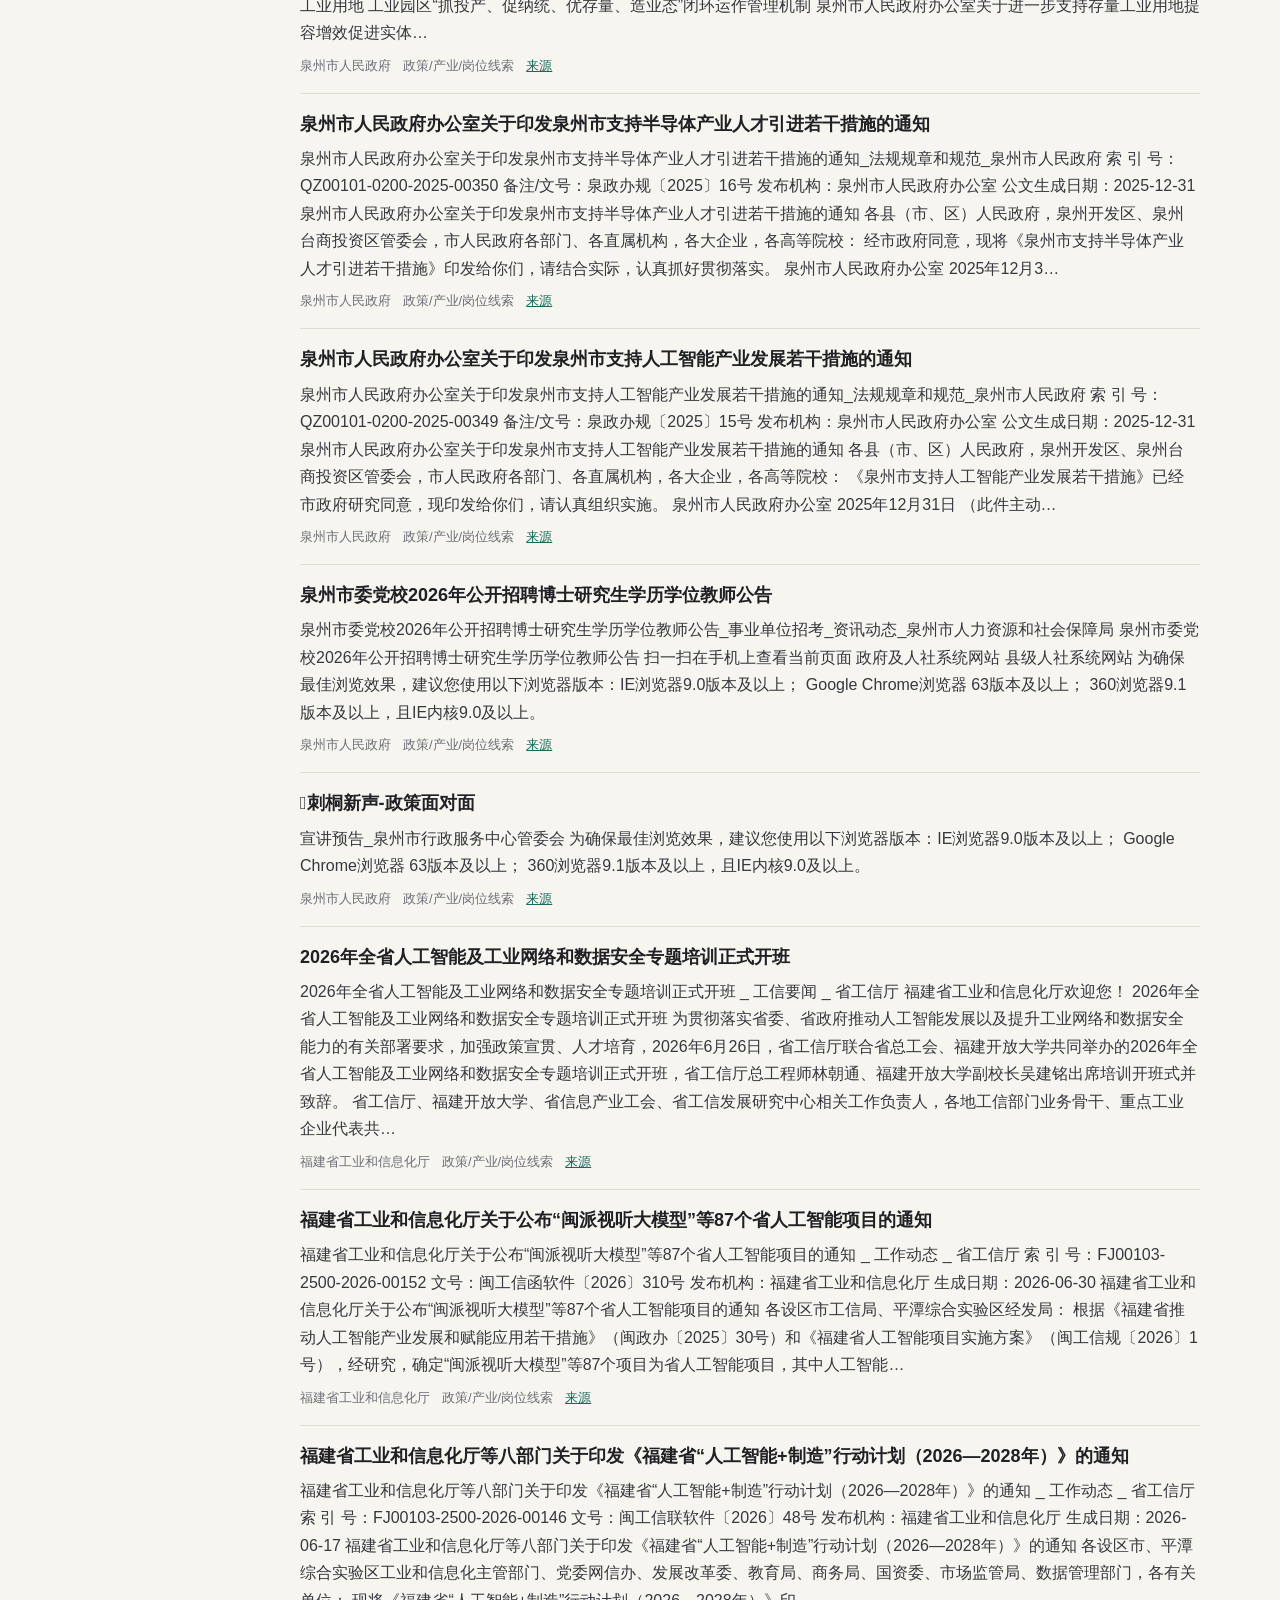
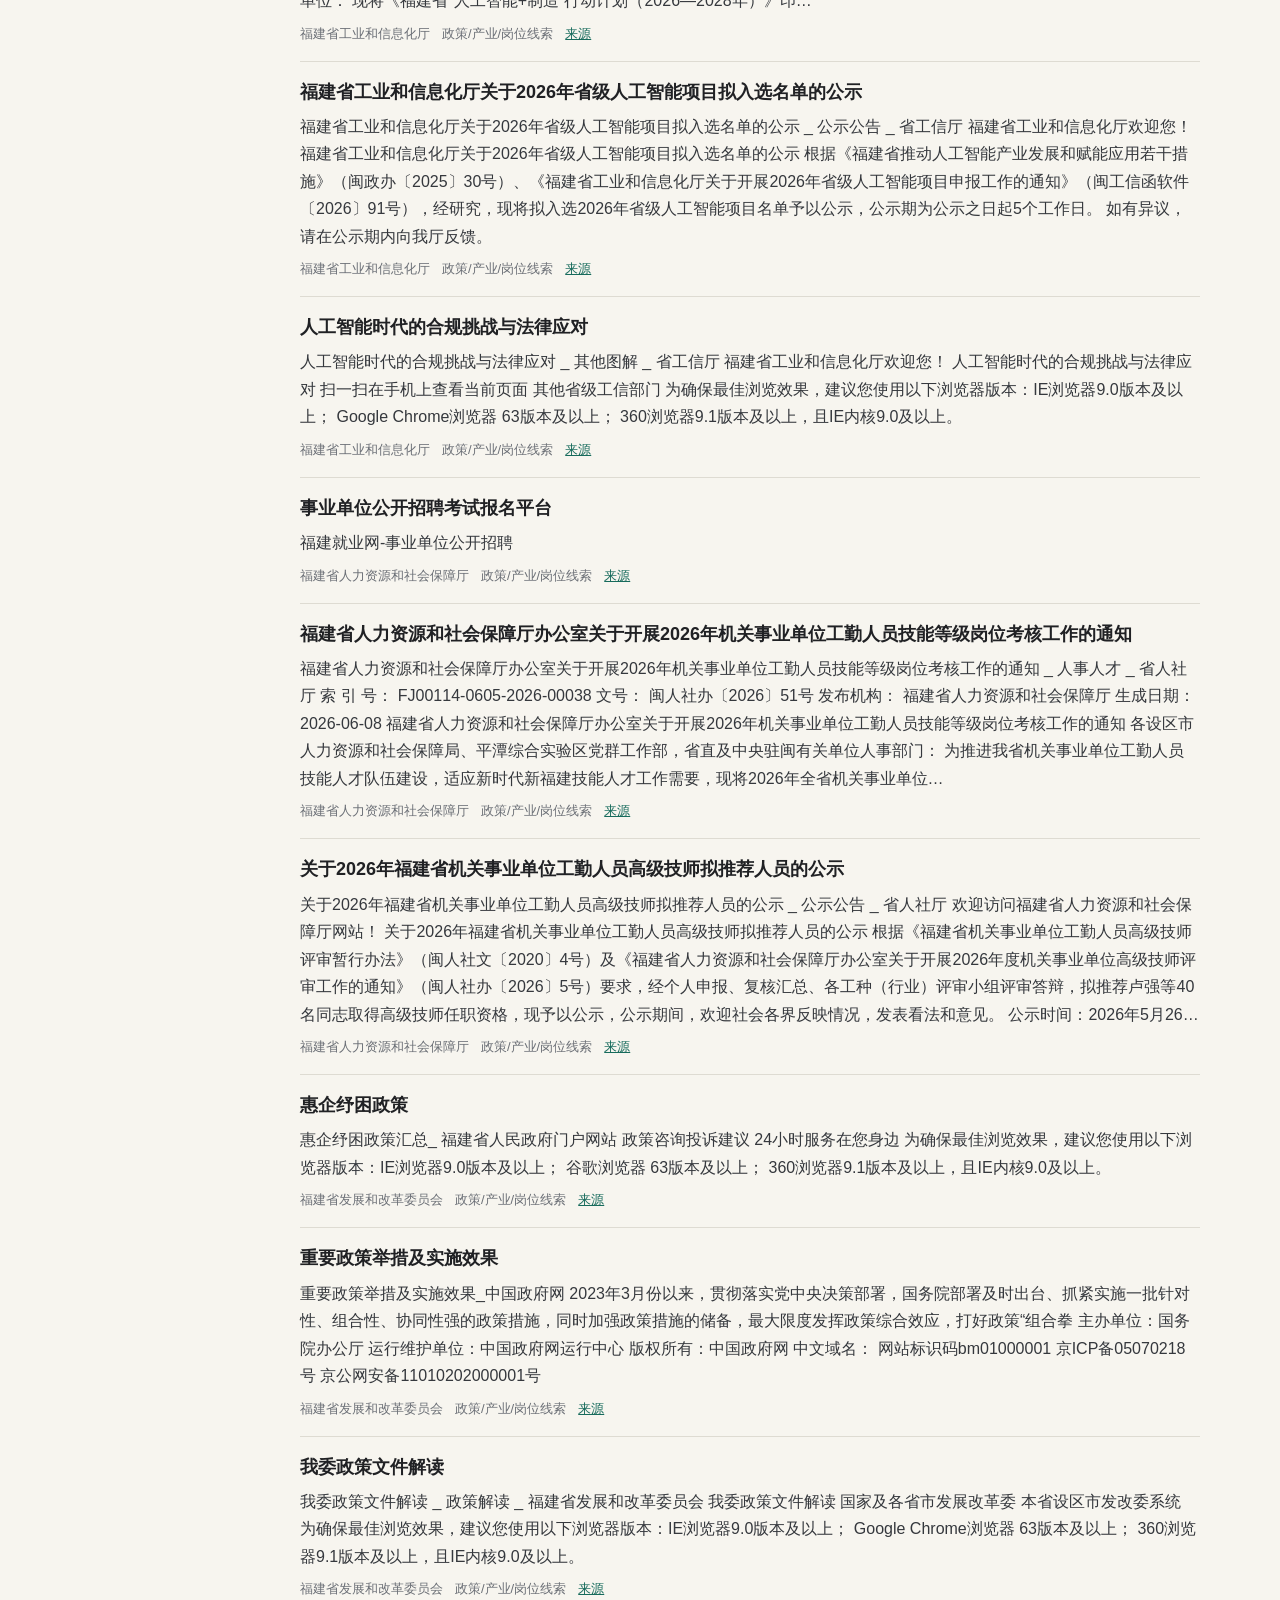
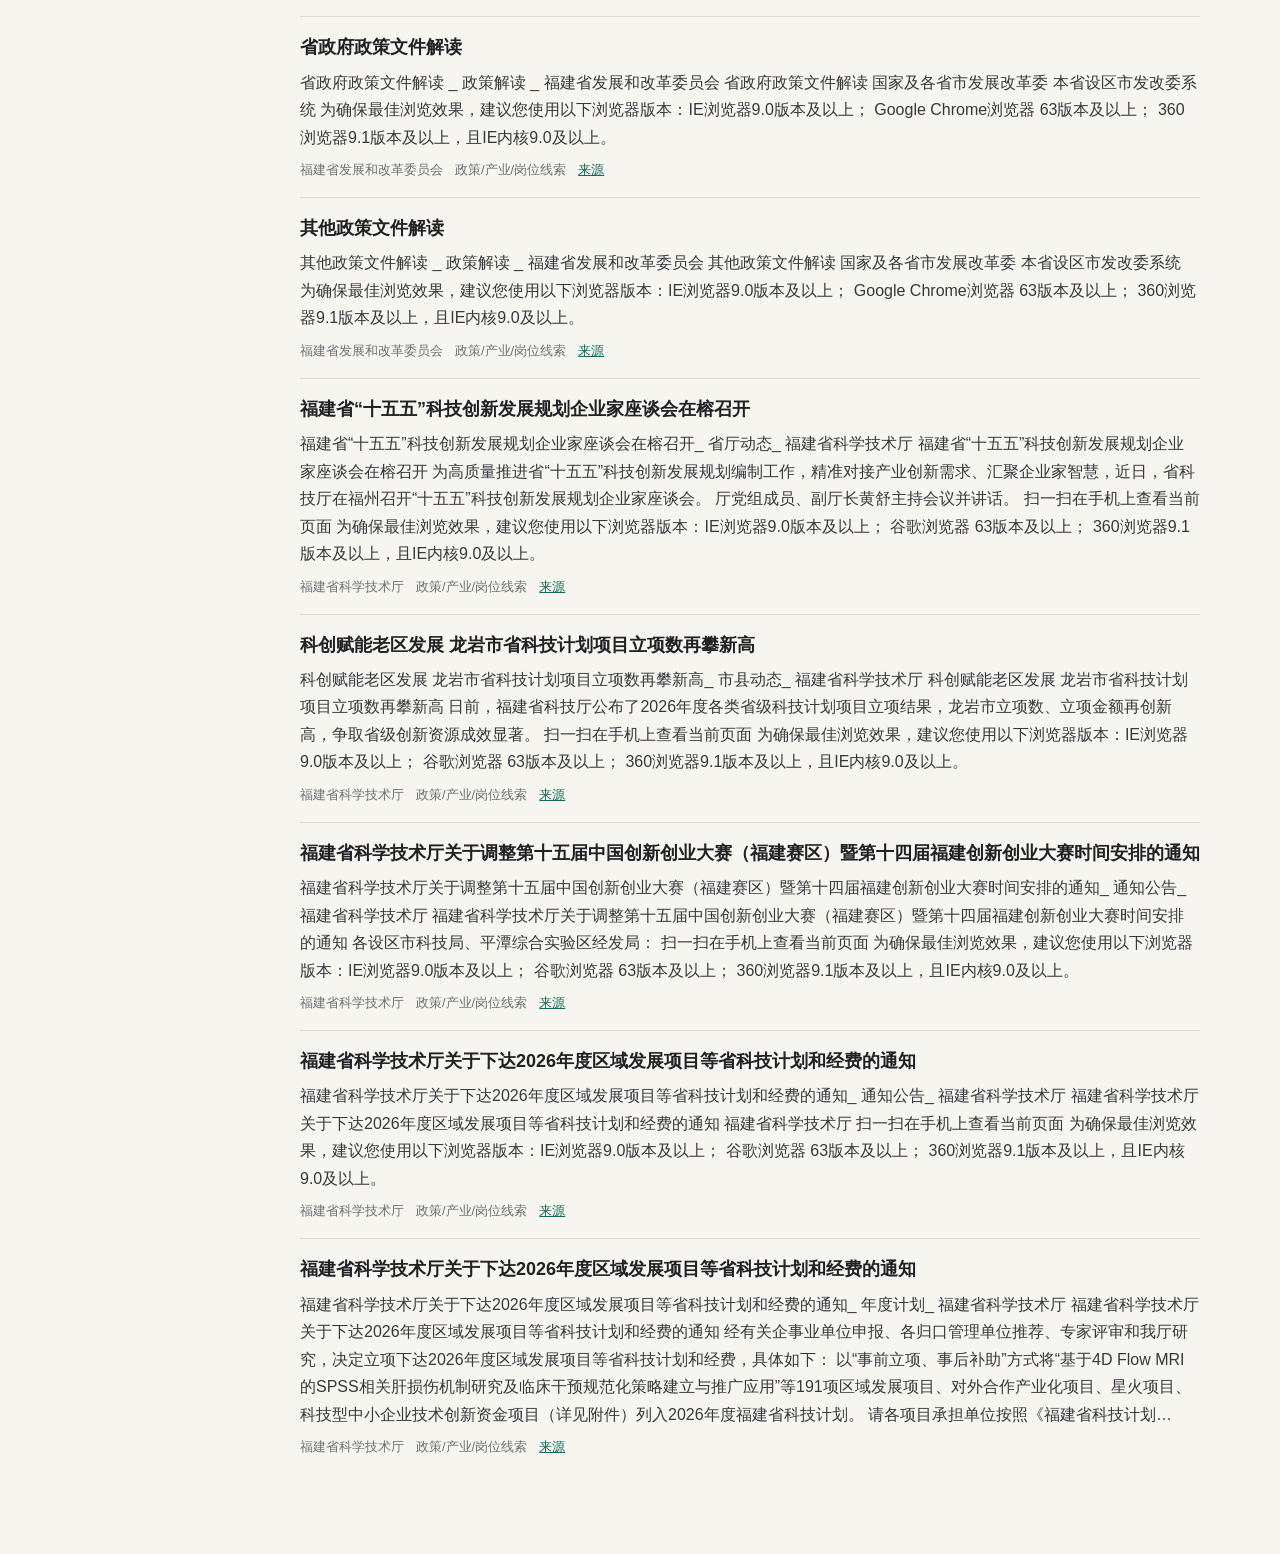
==== commit ef2c57f7: "Update news radar" ====
--- a/docs/2026-07-04.html
+++ b/docs/2026-07-04.html
@@ -24,7 +24,7 @@
         <a href="../obsidian/2026-07-04.md">Markdown</a>
       </div>
     </header>
-    <section id="ai-搞钱"><h2>💰 AI 搞钱</h2><article class="item"><h3>AI News: Fable&#x27;s Back But This New Model is Better?</h3><p>🛠️ Explore AI Tools &amp; News: Redeploying Fable 5: Previewing GPT-5.6 Sol: OpenAI Government Stake: NotebookLM Video Overviews: Claude Science Workbench: Gemini Spark Updates: OpenAI Codex Hardware: Let’s work together! 0:06 Fable 5 is Back 2:26 Fable 5 Examples 10:12 Fable 5 is Going Away 15:25 Government AI Stake 17:17 Claude Sonnet 5 19:23 Nano Banana 2 Li…</p><div class="meta"><span>Matt Wolfe</span><span>AI变现路径的侦察兵；播放量约 37838；时长 29:20；发布 2026-07-03</span><a class="source-link" href="https://www.youtube.com/watch?v=NVP_paJarG4" target="_blank" rel="noreferrer">来源</a></div></article><article class="item"><h3>how I built a $2.7M brand using a.i (my actual product, website, ads, viral videos)</h3><p>(see me build my next two brands from scratch)</p><div class="meta"><span>Seena Rez</span><span>AI+跨境电商掘金王；播放量约 610556；时长 14:58；发布 2025-07-03</span><a class="source-link" href="https://www.youtube.com/watch?v=5FokzkHTpc0" target="_blank" rel="noreferrer">来源</a></div></article><article class="item"><h3>How To Become So Valuable AI Can Never Replace You</h3><p>从标题看，这条视频围绕“How To Become So Valuable AI Can Never Replace You”展开。当前未稳定获取到字幕正文，先保留为待精读视频，适合后续点击原视频确认具体案例、方法和可复制动作。</p><div class="meta"><span>Dan Koe</span><span>一人公司的专属导师；播放量约 39296；时长 40:34；发布 2026-06-28</span><a class="source-link" href="https://www.youtube.com/watch?v=K2QvCV1PB1w" target="_blank" rel="noreferrer">来源</a></div></article><article class="item"><h3>Fable 5 + Karpathy’s LLM Wiki is Basically Cheating</h3><p>从标题看，这条视频围绕“Fable 5 + Karpathy’s LLM Wiki is Basically Cheating”展开。当前未稳定获取到字幕正文，先保留为待精读视频，适合后续点击原视频确认具体案例、方法和可复制动作。</p><div class="meta"><span>Nate Herk</span><span>AI内容自动化大神；播放量约 18720；时长 14:35；发布 2026-07-03</span><a class="source-link" href="https://www.youtube.com/watch?v=hQvwMj7IJe4" target="_blank" rel="noreferrer">来源</a></div></article><article class="item"><h3>AI Agents are the new SaaS</h3><p>In this solo episode I lay out why I believe building agents is the new SaaS: software is shifting from helping you do the work to doing the work with you. I walk through a full playbook — find a niche, pick a workflow with a paycheck attached, shadow the human, spec the agent, build the minimum useful version, sell a pilot like labor, then productize the r…</p><div class="meta"><span>Greg Isenberg</span><span>AI小工具创业实战派；播放量约 52181；时长 26:03；发布 2026-07-01</span><a class="source-link" href="https://www.youtube.com/watch?v=83fWzQSWB10" target="_blank" rel="noreferrer">来源</a></div></article></section><section id="ai-builder"><h2>🧑‍💻 AI Builder</h2><article class="item"><h3>follow-builders</h3><p>AI builders digest — monitors top AI builders on X and YouTube podcasts, remixes their content into digestible summaries. Follow builders, not influencers.</p><div class="meta"><span>AI Builder</span><span>Stars: 5569；更新: 2026-07-04</span><a class="source-link" href="https://github.com/zarazhangrui/follow-builders" target="_blank" rel="noreferrer">来源</a></div></article></section><section id="政策-产业与岗位机会雷达"><h2>🏢 政策、产业与岗位机会雷达</h2><article class="item"><h3>加快工业（产业）园区标准化建设</h3><p>加快工业（产业）园区标准化建设_泉州市人民政府 贯彻落实省委省政府“深学争优、敢为争先、实干争效”和市委、市政府“抓项目、促发展”系列行动，泉州把园区标准化建设作为重新配置资源要素和提升主导产业竞争力的主战场，全市上下深入推进“工业园区标准化建设”专项行动。 从统一思想到规划建设，从试点先行到全面推开，从招商入园到投产达效，泉州工业（产业）园区标准化建设打开了“百千万”格局，取得“三降低三提高”的成效，园区建设不断赋能全市高质量发展。 累计建成产业空间 盘活利用工业用地 工业园区“抓投产、促纳统、优存量、造业态”闭环运作管理机制 泉州市人民政府办公室关于进一步支持存量工业用地提容增效促进实体…</p><div class="meta"><span>泉州市人民政府</span><span>政策/产业/岗位线索</span><a class="source-link" href="https://www.quanzhou.gov.cn/zfb/xxgk/zfxxgkzl/ztzl/jkgycyyqbjjs/" target="_blank" rel="noreferrer">来源</a></div></article><article class="item"><h3>泉州市人民政府办公室关于印发泉州市支持半导体产业人才引进若干措施的通知</h3><p>泉州市人民政府办公室关于印发泉州市支持半导体产业人才引进若干措施的通知_法规规章和规范_泉州市人民政府 索 引 号：QZ00101-0200-2025-00350 备注/文号：泉政办规〔2025〕16号 发布机构：泉州市人民政府办公室 公文生成日期：2025-12-31 泉州市人民政府办公室关于印发泉州市支持半导体产业人才引进若干措施的通知 各县（市、区）人民政府，泉州开发区、泉州台商投资区管委会，市人民政府各部门、各直属机构，各大企业，各高等院校： 经市政府同意，现将《泉州市支持半导体产业人才引进若干措施》印发给你们，请结合实际，认真抓好贯彻落实。 泉州市人民政府办公室 2025年12月3…</p><div class="meta"><span>泉州市人民政府</span><span>政策/产业/岗位线索</span><a class="source-link" href="https://www.quanzhou.gov.cn/zfb/xxgk/zfxxgkzl/zfxxgkml/srmzfxxgkml/fggzhgf/202601/t20260108_3252122.htm" target="_blank" rel="noreferrer">来源</a></div></article><article class="item"><h3>泉州市人民政府办公室关于印发泉州市支持人工智能产业发展若干措施的通知</h3><p>泉州市人民政府办公室关于印发泉州市支持人工智能产业发展若干措施的通知_法规规章和规范_泉州市人民政府 索 引 号：QZ00101-0200-2025-00349 备注/文号：泉政办规〔2025〕15号 发布机构：泉州市人民政府办公室 公文生成日期：2025-12-31 泉州市人民政府办公室关于印发泉州市支持人工智能产业发展若干措施的通知 各县（市、区）人民政府，泉州开发区、泉州台商投资区管委会，市人民政府各部门、各直属机构，各大企业，各高等院校： 《泉州市支持人工智能产业发展若干措施》已经市政府研究同意，现印发给你们，请认真组织实施。 泉州市人民政府办公室 2025年12月31日 （此件主动…</p><div class="meta"><span>泉州市人民政府</span><span>政策/产业/岗位线索</span><a class="source-link" href="https://www.quanzhou.gov.cn/zfb/xxgk/zfxxgkzl/zfxxgkml/srmzfxxgkml/fggzhgf/202601/t20260108_3252109.htm" target="_blank" rel="noreferrer">来源</a></div></article><article class="item"><h3>泉州市委党校2026年公开招聘博士研究生学历学位教师公告</h3><p>泉州市委党校2026年公开招聘博士研究生学历学位教师公告_事业单位招考_资讯动态_泉州市人力资源和社会保障局 泉州市委党校2026年公开招聘博士研究生学历学位教师公告 扫一扫在手机上查看当前页面 政府及人社系统网站 县级人社系统网站 为确保最佳浏览效果，建议您使用以下浏览器版本：IE浏览器9.0版本及以上； Google Chrome浏览器 63版本及以上； 360浏览器9.1版本及以上，且IE内核9.0及以上。</p><div class="meta"><span>泉州市人民政府</span><span>政策/产业/岗位线索</span><a class="source-link" href="https://rsj.quanzhou.gov.cn/zwgk/zxdt/syzk/202603/t20260310_3272932.htm" target="_blank" rel="noreferrer">来源</a></div></article><article class="item"><h3>刺桐新声-政策面对面</h3><p>宣讲预告_泉州市行政服务中心管委会 为确保最佳浏览效果，建议您使用以下浏览器版本：IE浏览器9.0版本及以上； Google Chrome浏览器 63版本及以上； 360浏览器9.1版本及以上，且IE内核9.0及以上。</p><div class="meta"><span>泉州市人民政府</span><span>政策/产业/岗位线索</span><a class="source-link" href="http://xzfwzx.quanzhou.gov.cn/zcxj/xjyg/" target="_blank" rel="noreferrer">来源</a></div></article><article class="item"><h3>2026年全省人工智能及工业网络和数据安全专题培训正式开班</h3><p>2026年全省人工智能及工业网络和数据安全专题培训正式开班 _ 工信要闻 _ 省工信厅 福建省工业和信息化厅欢迎您！ 2026年全省人工智能及工业网络和数据安全专题培训正式开班 为贯彻落实省委、省政府推动人工智能发展以及提升工业网络和数据安全能力的有关部署要求，加强政策宣贯、人才培育，2026年6月26日，省工信厅联合省总工会、福建开放大学共同举办的2026年全省人工智能及工业网络和数据安全专题培训正式开班，省工信厅总工程师林朝通、福建开放大学副校长吴建铭出席培训开班式并致辞。 省工信厅、福建开放大学、省信息产业工会、省工信发展研究中心相关工作负责人，各地工信部门业务骨干、重点工业企业代表共…</p><div class="meta"><span>福建省工业和信息化厅</span><span>政策/产业/岗位线索</span><a class="source-link" href="https://gxt.fujian.gov.cn/zwgk/xw/jxyw/202607/t20260703_7172067.htm" target="_blank" rel="noreferrer">来源</a></div></article><article class="item"><h3>福建省工业和信息化厅关于公布“闽派视听大模型”等87个省人工智能项目的通知</h3><p>福建省工业和信息化厅关于公布“闽派视听大模型”等87个省人工智能项目的通知 _ 工作动态 _ 省工信厅 索 引 号：FJ00103-2500-2026-00152 文号：闽工信函软件〔2026〕310号 发布机构：福建省工业和信息化厅 生成日期：2026-06-30 福建省工业和信息化厅关于公布“闽派视听大模型”等87个省人工智能项目的通知 各设区市工信局、平潭综合实验区经发局： 根据《福建省推动人工智能产业发展和赋能应用若干措施》（闽政办〔2025〕30号）和《福建省人工智能项目实施方案》（闽工信规〔2026〕1号），经研究，确定“闽派视听大模型”等87个项目为省人工智能项目，其中人工智能…</p><div class="meta"><span>福建省工业和信息化厅</span><span>政策/产业/岗位线索</span><a class="source-link" href="https://gxt.fujian.gov.cn/zwgk/zfxxgk/fdzdgknr/gzdt/202607/t20260703_7170961.htm" target="_blank" rel="noreferrer">来源</a></div></article><article class="item"><h3>福建省工业和信息化厅等八部门关于印发《福建省“人工智能+制造”行动计划（2026—2028年）》的通知</h3><p>福建省工业和信息化厅等八部门关于印发《福建省“人工智能+制造”行动计划（2026—2028年）》的通知 _ 工作动态 _ 省工信厅 索 引 号：FJ00103-2500-2026-00146 文号：闽工信联软件〔2026〕48号 发布机构：福建省工业和信息化厅 生成日期：2026-06-17 福建省工业和信息化厅等八部门关于印发《福建省“人工智能+制造”行动计划（2026—2028年）》的通知 各设区市、平潭综合实验区工业和信息化主管部门、党委网信办、发展改革委、教育局、商务局、国资委、市场监管局、数据管理部门，各有关单位： 现将《福建省“人工智能+制造”行动计划（2026—2028年）》印…</p><div class="meta"><span>福建省工业和信息化厅</span><span>政策/产业/岗位线索</span><a class="source-link" href="https://gxt.fujian.gov.cn/zwgk/zfxxgk/fdzdgknr/gzdt/202607/t20260701_7169957.htm" target="_blank" rel="noreferrer">来源</a></div></article><article class="item"><h3>福建省工业和信息化厅关于2026年省级人工智能项目拟入选名单的公示</h3><p>福建省工业和信息化厅关于2026年省级人工智能项目拟入选名单的公示 _ 公示公告 _ 省工信厅 福建省工业和信息化厅欢迎您！ 福建省工业和信息化厅关于2026年省级人工智能项目拟入选名单的公示 根据《福建省推动人工智能产业发展和赋能应用若干措施》（闽政办〔2025〕30号）、《福建省工业和信息化厅关于开展2026年省级人工智能项目申报工作的通知》（闽工信函软件〔2026〕91号），经研究，现将拟入选2026年省级人工智能项目名单予以公示，公示期为公示之日起5个工作日。 如有异议，请在公示期内向我厅反馈。</p><div class="meta"><span>福建省工业和信息化厅</span><span>政策/产业/岗位线索</span><a class="source-link" href="https://gxt.fujian.gov.cn/zwgk/gsgg/202606/t20260622_7165501.htm" target="_blank" rel="noreferrer">来源</a></div></article><article class="item"><h3>人工智能时代的合规挑战与法律应对</h3><p>人工智能时代的合规挑战与法律应对 _ 其他图解 _ 省工信厅 福建省工业和信息化厅欢迎您！ 人工智能时代的合规挑战与法律应对 扫一扫在手机上查看当前页面 其他省级工信部门 为确保最佳浏览效果，建议您使用以下浏览器版本：IE浏览器9.0版本及以上； Google Chrome浏览器 63版本及以上； 360浏览器9.1版本及以上，且IE内核9.0及以上。</p><div class="meta"><span>福建省工业和信息化厅</span><span>政策/产业/岗位线索</span><a class="source-link" href="https://gxt.fujian.gov.cn/jdhy/gxsth/h/qt/202606/t20260612_7162337.htm" target="_blank" rel="noreferrer">来源</a></div></article><article class="item"><h3>事业单位公开招聘考试报名平台</h3><p>福建就业网-事业单位公开招聘</p><div class="meta"><span>福建省人力资源和社会保障厅</span><span>政策/产业/岗位线索</span><a class="source-link" href="http://220.160.53.33:8903" target="_blank" rel="noreferrer">来源</a></div></article><article class="item"><h3>福建省人力资源和社会保障厅办公室关于开展2026年机关事业单位工勤人员技能等级岗位考核工作的通知</h3><p>福建省人力资源和社会保障厅办公室关于开展2026年机关事业单位工勤人员技能等级岗位考核工作的通知 _ 人事人才 _ 省人社厅 索 引 号： FJ00114-0605-2026-00038 文号： 闽人社办〔2026〕51号 发布机构： 福建省人力资源和社会保障厅 生成日期： 2026-06-08 福建省人力资源和社会保障厅办公室关于开展2026年机关事业单位工勤人员技能等级岗位考核工作的通知 各设区市人力资源和社会保障局、平潭综合实验区党群工作部，省直及中央驻闽有关单位人事部门： 为推进我省机关事业单位工勤人员技能人才队伍建设，适应新时代新福建技能人才工作需要，现将2026年全省机关事业单位…</p><div class="meta"><span>福建省人力资源和社会保障厅</span><span>政策/产业/岗位线索</span><a class="source-link" href="https://rst.fujian.gov.cn/zw/zfxxgk/zfxxgkml/zyywgz/zynljs/202606/t20260609_7161026.htm" target="_blank" rel="noreferrer">来源</a></div></article><article class="item"><h3>关于2026年福建省机关事业单位工勤人员高级技师拟推荐人员的公示</h3><p>关于2026年福建省机关事业单位工勤人员高级技师拟推荐人员的公示 _ 公示公告 _ 省人社厅 欢迎访问福建省人力资源和社会保障厅网站！ 关于2026年福建省机关事业单位工勤人员高级技师拟推荐人员的公示 根据《福建省机关事业单位工勤人员高级技师评审暂行办法》（闽人社文〔2020〕4号）及《福建省人力资源和社会保障厅办公室关于开展2026年度机关事业单位高级技师评审工作的通知》（闽人社办〔2026〕5号）要求，经个人申报、复核汇总、各工种（行业）评审小组评审答辩，拟推荐卢强等40名同志取得高级技师任职资格，现予以公示，公示期间，欢迎社会各界反映情况，发表看法和意见。 公示时间：2026年5月26…</p><div class="meta"><span>福建省人力资源和社会保障厅</span><span>政策/产业/岗位线索</span><a class="source-link" href="https://rst.fujian.gov.cn/zw/gsgg/202605/t20260525_7151778.htm" target="_blank" rel="noreferrer">来源</a></div></article><article class="item"><h3>惠企纾困政策</h3><p>惠企纾困政策汇总_ 福建省人民政府门户网站 政策咨询投诉建议 24小时服务在您身边 为确保最佳浏览效果，建议您使用以下浏览器版本：IE浏览器9.0版本及以上； 谷歌浏览器 63版本及以上； 360浏览器9.1版本及以上，且IE内核9.0及以上。</p><div class="meta"><span>福建省发展和改革委员会</span><span>政策/产业/岗位线索</span><a class="source-link" href="https://www.fujian.gov.cn/zwgk/ztzl/yqfk/skjn/?id=35401" target="_blank" rel="noreferrer">来源</a></div></article><article class="item"><h3>重要政策举措及实施效果</h3><p>重要政策举措及实施效果_中国政府网 2023年3月份以来，贯彻落实党中央决策部署，国务院部署及时出台、抓紧实施一批针对性、组合性、协同性强的政策措施，同时加强政策措施的储备，最大限度发挥政策综合效应，打好政策“组合拳 主办单位：国务院办公厅 运行维护单位：中国政府网运行中心 版权所有：中国政府网 中文域名： 网站标识码bm01000001 京ICP备05070218号 京公网安备11010202000001号</p><div class="meta"><span>福建省发展和改革委员会</span><span>政策/产业/岗位线索</span><a class="source-link" href="https://www.gov.cn/zhengce/zczhjd/" target="_blank" rel="noreferrer">来源</a></div></article><article class="item"><h3>我委政策文件解读</h3><p>我委政策文件解读 _ 政策解读 _ 福建省发展和改革委员会 我委政策文件解读 国家及各省市发展改革委 本省设区市发改委系统 为确保最佳浏览效果，建议您使用以下浏览器版本：IE浏览器9.0版本及以上； Google Chrome浏览器 63版本及以上； 360浏览器9.1版本及以上，且IE内核9.0及以上。</p><div class="meta"><span>福建省发展和改革委员会</span><span>政策/产业/岗位线索</span><a class="source-link" href="https://fgw.fujian.gov.cn/jdhy/zcjd/bmzcwjjd/" target="_blank" rel="noreferrer">来源</a></div></article><article class="item"><h3>省政府政策文件解读</h3><p>省政府政策文件解读 _ 政策解读 _ 福建省发展和改革委员会 省政府政策文件解读 国家及各省市发展改革委 本省设区市发改委系统 为确保最佳浏览效果，建议您使用以下浏览器版本：IE浏览器9.0版本及以上； Google Chrome浏览器 63版本及以上； 360浏览器9.1版本及以上，且IE内核9.0及以上。</p><div class="meta"><span>福建省发展和改革委员会</span><span>政策/产业/岗位线索</span><a class="source-link" href="https://fgw.fujian.gov.cn/jdhy/zcjd/szfzcwjjd/" target="_blank" rel="noreferrer">来源</a></div></article><article class="item"><h3>其他政策文件解读</h3><p>其他政策文件解读 _ 政策解读 _ 福建省发展和改革委员会 其他政策文件解读 国家及各省市发展改革委 本省设区市发改委系统 为确保最佳浏览效果，建议您使用以下浏览器版本：IE浏览器9.0版本及以上； Google Chrome浏览器 63版本及以上； 360浏览器9.1版本及以上，且IE内核9.0及以上。</p><div class="meta"><span>福建省发展和改革委员会</span><span>政策/产业/岗位线索</span><a class="source-link" href="https://fgw.fujian.gov.cn/jdhy/zcjd/qtzcwjjd/" target="_blank" rel="noreferrer">来源</a></div></article><article class="item"><h3>福建省“十五五”科技创新发展规划企业家座谈会在榕召开</h3><p>福建省“十五五”科技创新发展规划企业家座谈会在榕召开_ 省厅动态_ 福建省科学技术厅 福建省“十五五”科技创新发展规划企业家座谈会在榕召开 为高质量推进省“十五五”科技创新发展规划编制工作，精准对接产业创新需求、汇聚企业家智慧，近日，省科技厅在福州召开“十五五”科技创新发展规划企业家座谈会。 厅党组成员、副厅长黄舒主持会议并讲话。 扫一扫在手机上查看当前页面 为确保最佳浏览效果，建议您使用以下浏览器版本：IE浏览器9.0版本及以上； 谷歌浏览器 63版本及以上； 360浏览器9.1版本及以上，且IE内核9.0及以上。</p><div class="meta"><span>福建省科学技术厅</span><span>政策/产业/岗位线索</span><a class="source-link" href="https://kjt.fujian.gov.cn/xxgk/kjyw/stdt/202606/t20260601_7154920.htm" target="_blank" rel="noreferrer">来源</a></div></article><article class="item"><h3>科创赋能老区发展 龙岩市省科技计划项目立项数再攀新高</h3><p>科创赋能老区发展 龙岩市省科技计划项目立项数再攀新高_ 市县动态_ 福建省科学技术厅 科创赋能老区发展 龙岩市省科技计划项目立项数再攀新高 日前，福建省科技厅公布了2026年度各类省级科技计划项目立项结果，龙岩市立项数、立项金额再创新高，争取省级创新资源成效显著。 扫一扫在手机上查看当前页面 为确保最佳浏览效果，建议您使用以下浏览器版本：IE浏览器9.0版本及以上； 谷歌浏览器 63版本及以上； 360浏览器9.1版本及以上，且IE内核9.0及以上。</p><div class="meta"><span>福建省科学技术厅</span><span>政策/产业/岗位线索</span><a class="source-link" href="https://kjt.fujian.gov.cn/xxgk/kjyw/sxdt/202607/t20260702_7170850.htm" target="_blank" rel="noreferrer">来源</a></div></article><article class="item"><h3>福建省科学技术厅关于调整第十五届中国创新创业大赛（福建赛区）暨第十四届福建创新创业大赛时间安排的通知</h3><p>福建省科学技术厅关于调整第十五届中国创新创业大赛（福建赛区）暨第十四届福建创新创业大赛时间安排的通知_ 通知公告_ 福建省科学技术厅 福建省科学技术厅关于调整第十五届中国创新创业大赛（福建赛区）暨第十四届福建创新创业大赛时间安排的通知 各设区市科技局、平潭综合实验区经发局： 扫一扫在手机上查看当前页面 为确保最佳浏览效果，建议您使用以下浏览器版本：IE浏览器9.0版本及以上； 谷歌浏览器 63版本及以上； 360浏览器9.1版本及以上，且IE内核9.0及以上。</p><div class="meta"><span>福建省科学技术厅</span><span>政策/产业/岗位线索</span><a class="source-link" href="https://kjt.fujian.gov.cn/xxgk/tzgg/202606/t20260630_7169713.htm" target="_blank" rel="noreferrer">来源</a></div></article><article class="item"><h3>福建省科学技术厅关于下达2026年度区域发展项目等省科技计划和经费的通知</h3><p>福建省科学技术厅关于下达2026年度区域发展项目等省科技计划和经费的通知_ 通知公告_ 福建省科学技术厅 福建省科学技术厅关于下达2026年度区域发展项目等省科技计划和经费的通知 福建省科学技术厅 扫一扫在手机上查看当前页面 为确保最佳浏览效果，建议您使用以下浏览器版本：IE浏览器9.0版本及以上； 谷歌浏览器 63版本及以上； 360浏览器9.1版本及以上，且IE内核9.0及以上。</p><div class="meta"><span>福建省科学技术厅</span><span>政策/产业/岗位线索</span><a class="source-link" href="https://kjt.fujian.gov.cn/xxgk/tzgg/202606/t20260626_7168513.htm" target="_blank" rel="noreferrer">来源</a></div></article><article class="item"><h3>福建省科学技术厅关于下达2026年度区域发展项目等省科技计划和经费的通知</h3><p>福建省科学技术厅关于下达2026年度区域发展项目等省科技计划和经费的通知_ 年度计划_ 福建省科学技术厅 福建省科学技术厅关于下达2026年度区域发展项目等省科技计划和经费的通知 经有关企事业单位申报、各归口管理单位推荐、专家评审和我厅研究，决定立项下达2026年度区域发展项目等省科技计划和经费，具体如下： 以“事前立项、事后补助”方式将“基于4D Flow MRI的SPSS相关肝损伤机制研究及临床干预规范化策略建立与推广应用”等191项区域发展项目、对外合作产业化项目、星火项目、科技型中小企业技术创新资金项目（详见附件）列入2026年度福建省科技计划。 请各项目承担单位按照《福建省科技计划…</p><div class="meta"><span>福建省科学技术厅</span><span>政策/产业/岗位线索</span><a class="source-link" href="https://kjt.fujian.gov.cn/xxgk/ghjhlm/ndjh/202607/t20260703_7171137.htm" target="_blank" rel="noreferrer">来源</a></div></article></section>
+    <section id="ai-搞钱"><h2>💰 AI 搞钱</h2><article class="item"><h3>AI News: Fable&#x27;s Back But This New Model is Better?</h3><p>🛠️ Explore AI Tools &amp; News: Redeploying Fable 5: Previewing GPT-5.6 Sol: OpenAI Government Stake: NotebookLM Video Overviews: Claude Science Workbench: Gemini Spark Updates: OpenAI Codex Hardware: Let’s work together! 0:06 Fable 5 is Back 2:26 Fable 5 Examples 10:12 Fable 5 is Going Away 15:25 Government AI Stake 17:17 Claude Sonnet 5 19:23 Nano Banana 2 Li…</p><div class="meta"><span>Matt Wolfe</span><span>AI变现路径的侦察兵；播放量约 38036；时长 29:20；发布 2026-07-03</span><a class="source-link" href="https://www.youtube.com/watch?v=NVP_paJarG4" target="_blank" rel="noreferrer">来源</a></div></article><article class="item"><h3>how I built a $2.7M brand using a.i (my actual product, website, ads, viral videos)</h3><p>内容看点：这条视频围绕“how I built a $2.7M brand using a.i (my actual product, website, ads, viral videos)”展开。当前可作为待精读条目，重点确认里面的案例、方法和可复制动作。</p><div class="meta"><span>Seena Rez</span><span>AI+跨境电商掘金王；播放量约 610556；时长 14:58；发布 2025-07-03</span><a class="source-link" href="https://www.youtube.com/watch?v=5FokzkHTpc0" target="_blank" rel="noreferrer">来源</a></div></article><article class="item"><h3>How To Become So Valuable AI Can Never Replace You</h3><p>内容看点：这条视频围绕“How To Become So Valuable AI Can Never Replace You”展开。当前可作为待精读条目，重点确认里面的案例、方法和可复制动作。</p><div class="meta"><span>Dan Koe</span><span>一人公司的专属导师；播放量约 39319；时长 40:34；发布 2026-06-28</span><a class="source-link" href="https://www.youtube.com/watch?v=K2QvCV1PB1w" target="_blank" rel="noreferrer">来源</a></div></article><article class="item"><h3>Fable 5 + Karpathy’s LLM Wiki is Basically Cheating</h3><p>内容看点：这条视频围绕“Fable 5 + Karpathy’s LLM Wiki is Basically Cheating”展开。当前可作为待精读条目，重点确认里面的案例、方法和可复制动作。</p><div class="meta"><span>Nate Herk</span><span>AI内容自动化大神；播放量约 19047；时长 14:35；发布 2026-07-03</span><a class="source-link" href="https://www.youtube.com/watch?v=hQvwMj7IJe4" target="_blank" rel="noreferrer">来源</a></div></article><article class="item"><h3>AI Agents are the new SaaS</h3><p>In this solo episode I lay out why I believe building agents is the new SaaS: software is shifting from helping you do the work to doing the work with you. I walk through a full playbook — find a niche, pick a workflow with a paycheck attached, shadow the human, spec the agent, build the minimum useful version, sell a pilot like labor, then productize the r…</p><div class="meta"><span>Greg Isenberg</span><span>AI小工具创业实战派；播放量约 52248；时长 26:03；发布 2026-07-01</span><a class="source-link" href="https://www.youtube.com/watch?v=83fWzQSWB10" target="_blank" rel="noreferrer">来源</a></div></article></section><section id="ai-builder"><h2>🧑‍💻 AI Builder</h2><article class="item"><h3>follow-builders</h3><p>AI builders digest — monitors top AI builders on X and YouTube podcasts, remixes their content into digestible summaries. Follow builders, not influencers.</p><div class="meta"><span>AI Builder</span><span>Stars: 5569；更新: 2026-07-04</span><a class="source-link" href="https://github.com/zarazhangrui/follow-builders" target="_blank" rel="noreferrer">来源</a></div></article></section><section id="政策-产业与岗位机会雷达"><h2>🏢 政策、产业与岗位机会雷达</h2><article class="item"><h3>加快工业（产业）园区标准化建设</h3><p>加快工业（产业）园区标准化建设_泉州市人民政府 贯彻落实省委省政府“深学争优、敢为争先、实干争效”和市委、市政府“抓项目、促发展”系列行动，泉州把园区标准化建设作为重新配置资源要素和提升主导产业竞争力的主战场，全市上下深入推进“工业园区标准化建设”专项行动。 从统一思想到规划建设，从试点先行到全面推开，从招商入园到投产达效，泉州工业（产业）园区标准化建设打开了“百千万”格局，取得“三降低三提高”的成效，园区建设不断赋能全市高质量发展。 累计建成产业空间 盘活利用工业用地 工业园区“抓投产、促纳统、优存量、造业态”闭环运作管理机制 泉州市人民政府办公室关于进一步支持存量工业用地提容增效促进实体…</p><div class="meta"><span>泉州市人民政府</span><span>政策/产业/岗位线索</span><a class="source-link" href="https://www.quanzhou.gov.cn/zfb/xxgk/zfxxgkzl/ztzl/jkgycyyqbjjs/" target="_blank" rel="noreferrer">来源</a></div></article><article class="item"><h3>泉州市人民政府办公室关于印发泉州市支持半导体产业人才引进若干措施的通知</h3><p>泉州市人民政府办公室关于印发泉州市支持半导体产业人才引进若干措施的通知_法规规章和规范_泉州市人民政府 索 引 号：QZ00101-0200-2025-00350 备注/文号：泉政办规〔2025〕16号 发布机构：泉州市人民政府办公室 公文生成日期：2025-12-31 泉州市人民政府办公室关于印发泉州市支持半导体产业人才引进若干措施的通知 各县（市、区）人民政府，泉州开发区、泉州台商投资区管委会，市人民政府各部门、各直属机构，各大企业，各高等院校： 经市政府同意，现将《泉州市支持半导体产业人才引进若干措施》印发给你们，请结合实际，认真抓好贯彻落实。 泉州市人民政府办公室 2025年12月3…</p><div class="meta"><span>泉州市人民政府</span><span>政策/产业/岗位线索</span><a class="source-link" href="https://www.quanzhou.gov.cn/zfb/xxgk/zfxxgkzl/zfxxgkml/srmzfxxgkml/fggzhgf/202601/t20260108_3252122.htm" target="_blank" rel="noreferrer">来源</a></div></article><article class="item"><h3>泉州市人民政府办公室关于印发泉州市支持人工智能产业发展若干措施的通知</h3><p>泉州市人民政府办公室关于印发泉州市支持人工智能产业发展若干措施的通知_法规规章和规范_泉州市人民政府 索 引 号：QZ00101-0200-2025-00349 备注/文号：泉政办规〔2025〕15号 发布机构：泉州市人民政府办公室 公文生成日期：2025-12-31 泉州市人民政府办公室关于印发泉州市支持人工智能产业发展若干措施的通知 各县（市、区）人民政府，泉州开发区、泉州台商投资区管委会，市人民政府各部门、各直属机构，各大企业，各高等院校： 《泉州市支持人工智能产业发展若干措施》已经市政府研究同意，现印发给你们，请认真组织实施。 泉州市人民政府办公室 2025年12月31日 （此件主动…</p><div class="meta"><span>泉州市人民政府</span><span>政策/产业/岗位线索</span><a class="source-link" href="https://www.quanzhou.gov.cn/zfb/xxgk/zfxxgkzl/zfxxgkml/srmzfxxgkml/fggzhgf/202601/t20260108_3252109.htm" target="_blank" rel="noreferrer">来源</a></div></article><article class="item"><h3>泉州市委党校2026年公开招聘博士研究生学历学位教师公告</h3><p>泉州市委党校2026年公开招聘博士研究生学历学位教师公告_事业单位招考_资讯动态_泉州市人力资源和社会保障局 泉州市委党校2026年公开招聘博士研究生学历学位教师公告 扫一扫在手机上查看当前页面 政府及人社系统网站 县级人社系统网站 为确保最佳浏览效果，建议您使用以下浏览器版本：IE浏览器9.0版本及以上； Google Chrome浏览器 63版本及以上； 360浏览器9.1版本及以上，且IE内核9.0及以上。</p><div class="meta"><span>泉州市人民政府</span><span>政策/产业/岗位线索</span><a class="source-link" href="https://rsj.quanzhou.gov.cn/zwgk/zxdt/syzk/202603/t20260310_3272932.htm" target="_blank" rel="noreferrer">来源</a></div></article><article class="item"><h3>刺桐新声-政策面对面</h3><p>宣讲预告_泉州市行政服务中心管委会 为确保最佳浏览效果，建议您使用以下浏览器版本：IE浏览器9.0版本及以上； Google Chrome浏览器 63版本及以上； 360浏览器9.1版本及以上，且IE内核9.0及以上。</p><div class="meta"><span>泉州市人民政府</span><span>政策/产业/岗位线索</span><a class="source-link" href="http://xzfwzx.quanzhou.gov.cn/zcxj/xjyg/" target="_blank" rel="noreferrer">来源</a></div></article><article class="item"><h3>2026年全省人工智能及工业网络和数据安全专题培训正式开班</h3><p>2026年全省人工智能及工业网络和数据安全专题培训正式开班 _ 工信要闻 _ 省工信厅 福建省工业和信息化厅欢迎您！ 2026年全省人工智能及工业网络和数据安全专题培训正式开班 为贯彻落实省委、省政府推动人工智能发展以及提升工业网络和数据安全能力的有关部署要求，加强政策宣贯、人才培育，2026年6月26日，省工信厅联合省总工会、福建开放大学共同举办的2026年全省人工智能及工业网络和数据安全专题培训正式开班，省工信厅总工程师林朝通、福建开放大学副校长吴建铭出席培训开班式并致辞。 省工信厅、福建开放大学、省信息产业工会、省工信发展研究中心相关工作负责人，各地工信部门业务骨干、重点工业企业代表共…</p><div class="meta"><span>福建省工业和信息化厅</span><span>政策/产业/岗位线索</span><a class="source-link" href="https://gxt.fujian.gov.cn/zwgk/xw/jxyw/202607/t20260703_7172067.htm" target="_blank" rel="noreferrer">来源</a></div></article><article class="item"><h3>福建省工业和信息化厅关于公布“闽派视听大模型”等87个省人工智能项目的通知</h3><p>福建省工业和信息化厅关于公布“闽派视听大模型”等87个省人工智能项目的通知 _ 工作动态 _ 省工信厅 索 引 号：FJ00103-2500-2026-00152 文号：闽工信函软件〔2026〕310号 发布机构：福建省工业和信息化厅 生成日期：2026-06-30 福建省工业和信息化厅关于公布“闽派视听大模型”等87个省人工智能项目的通知 各设区市工信局、平潭综合实验区经发局： 根据《福建省推动人工智能产业发展和赋能应用若干措施》（闽政办〔2025〕30号）和《福建省人工智能项目实施方案》（闽工信规〔2026〕1号），经研究，确定“闽派视听大模型”等87个项目为省人工智能项目，其中人工智能…</p><div class="meta"><span>福建省工业和信息化厅</span><span>政策/产业/岗位线索</span><a class="source-link" href="https://gxt.fujian.gov.cn/zwgk/zfxxgk/fdzdgknr/gzdt/202607/t20260703_7170961.htm" target="_blank" rel="noreferrer">来源</a></div></article><article class="item"><h3>福建省工业和信息化厅等八部门关于印发《福建省“人工智能+制造”行动计划（2026—2028年）》的通知</h3><p>福建省工业和信息化厅等八部门关于印发《福建省“人工智能+制造”行动计划（2026—2028年）》的通知 _ 工作动态 _ 省工信厅 索 引 号：FJ00103-2500-2026-00146 文号：闽工信联软件〔2026〕48号 发布机构：福建省工业和信息化厅 生成日期：2026-06-17 福建省工业和信息化厅等八部门关于印发《福建省“人工智能+制造”行动计划（2026—2028年）》的通知 各设区市、平潭综合实验区工业和信息化主管部门、党委网信办、发展改革委、教育局、商务局、国资委、市场监管局、数据管理部门，各有关单位： 现将《福建省“人工智能+制造”行动计划（2026—2028年）》印…</p><div class="meta"><span>福建省工业和信息化厅</span><span>政策/产业/岗位线索</span><a class="source-link" href="https://gxt.fujian.gov.cn/zwgk/zfxxgk/fdzdgknr/gzdt/202607/t20260701_7169957.htm" target="_blank" rel="noreferrer">来源</a></div></article><article class="item"><h3>福建省工业和信息化厅关于2026年省级人工智能项目拟入选名单的公示</h3><p>福建省工业和信息化厅关于2026年省级人工智能项目拟入选名单的公示 _ 公示公告 _ 省工信厅 福建省工业和信息化厅欢迎您！ 福建省工业和信息化厅关于2026年省级人工智能项目拟入选名单的公示 根据《福建省推动人工智能产业发展和赋能应用若干措施》（闽政办〔2025〕30号）、《福建省工业和信息化厅关于开展2026年省级人工智能项目申报工作的通知》（闽工信函软件〔2026〕91号），经研究，现将拟入选2026年省级人工智能项目名单予以公示，公示期为公示之日起5个工作日。 如有异议，请在公示期内向我厅反馈。</p><div class="meta"><span>福建省工业和信息化厅</span><span>政策/产业/岗位线索</span><a class="source-link" href="https://gxt.fujian.gov.cn/zwgk/gsgg/202606/t20260622_7165501.htm" target="_blank" rel="noreferrer">来源</a></div></article><article class="item"><h3>人工智能时代的合规挑战与法律应对</h3><p>人工智能时代的合规挑战与法律应对 _ 其他图解 _ 省工信厅 福建省工业和信息化厅欢迎您！ 人工智能时代的合规挑战与法律应对 扫一扫在手机上查看当前页面 其他省级工信部门 为确保最佳浏览效果，建议您使用以下浏览器版本：IE浏览器9.0版本及以上； Google Chrome浏览器 63版本及以上； 360浏览器9.1版本及以上，且IE内核9.0及以上。</p><div class="meta"><span>福建省工业和信息化厅</span><span>政策/产业/岗位线索</span><a class="source-link" href="https://gxt.fujian.gov.cn/jdhy/gxsth/h/qt/202606/t20260612_7162337.htm" target="_blank" rel="noreferrer">来源</a></div></article><article class="item"><h3>事业单位公开招聘考试报名平台</h3><p>福建就业网-事业单位公开招聘</p><div class="meta"><span>福建省人力资源和社会保障厅</span><span>政策/产业/岗位线索</span><a class="source-link" href="http://220.160.53.33:8903" target="_blank" rel="noreferrer">来源</a></div></article><article class="item"><h3>福建省人力资源和社会保障厅办公室关于开展2026年机关事业单位工勤人员技能等级岗位考核工作的通知</h3><p>福建省人力资源和社会保障厅办公室关于开展2026年机关事业单位工勤人员技能等级岗位考核工作的通知 _ 人事人才 _ 省人社厅 索 引 号： FJ00114-0605-2026-00038 文号： 闽人社办〔2026〕51号 发布机构： 福建省人力资源和社会保障厅 生成日期： 2026-06-08 福建省人力资源和社会保障厅办公室关于开展2026年机关事业单位工勤人员技能等级岗位考核工作的通知 各设区市人力资源和社会保障局、平潭综合实验区党群工作部，省直及中央驻闽有关单位人事部门： 为推进我省机关事业单位工勤人员技能人才队伍建设，适应新时代新福建技能人才工作需要，现将2026年全省机关事业单位…</p><div class="meta"><span>福建省人力资源和社会保障厅</span><span>政策/产业/岗位线索</span><a class="source-link" href="https://rst.fujian.gov.cn/zw/zfxxgk/zfxxgkml/zyywgz/zynljs/202606/t20260609_7161026.htm" target="_blank" rel="noreferrer">来源</a></div></article><article class="item"><h3>关于2026年福建省机关事业单位工勤人员高级技师拟推荐人员的公示</h3><p>关于2026年福建省机关事业单位工勤人员高级技师拟推荐人员的公示 _ 公示公告 _ 省人社厅 欢迎访问福建省人力资源和社会保障厅网站！ 关于2026年福建省机关事业单位工勤人员高级技师拟推荐人员的公示 根据《福建省机关事业单位工勤人员高级技师评审暂行办法》（闽人社文〔2020〕4号）及《福建省人力资源和社会保障厅办公室关于开展2026年度机关事业单位高级技师评审工作的通知》（闽人社办〔2026〕5号）要求，经个人申报、复核汇总、各工种（行业）评审小组评审答辩，拟推荐卢强等40名同志取得高级技师任职资格，现予以公示，公示期间，欢迎社会各界反映情况，发表看法和意见。 公示时间：2026年5月26…</p><div class="meta"><span>福建省人力资源和社会保障厅</span><span>政策/产业/岗位线索</span><a class="source-link" href="https://rst.fujian.gov.cn/zw/gsgg/202605/t20260525_7151778.htm" target="_blank" rel="noreferrer">来源</a></div></article><article class="item"><h3>惠企纾困政策</h3><p>惠企纾困政策汇总_ 福建省人民政府门户网站 政策咨询投诉建议 24小时服务在您身边 为确保最佳浏览效果，建议您使用以下浏览器版本：IE浏览器9.0版本及以上； 谷歌浏览器 63版本及以上； 360浏览器9.1版本及以上，且IE内核9.0及以上。</p><div class="meta"><span>福建省发展和改革委员会</span><span>政策/产业/岗位线索</span><a class="source-link" href="https://www.fujian.gov.cn/zwgk/ztzl/yqfk/skjn/?id=35401" target="_blank" rel="noreferrer">来源</a></div></article><article class="item"><h3>重要政策举措及实施效果</h3><p>重要政策举措及实施效果_中国政府网 2023年3月份以来，贯彻落实党中央决策部署，国务院部署及时出台、抓紧实施一批针对性、组合性、协同性强的政策措施，同时加强政策措施的储备，最大限度发挥政策综合效应，打好政策“组合拳 主办单位：国务院办公厅 运行维护单位：中国政府网运行中心 版权所有：中国政府网 中文域名： 网站标识码bm01000001 京ICP备05070218号 京公网安备11010202000001号</p><div class="meta"><span>福建省发展和改革委员会</span><span>政策/产业/岗位线索</span><a class="source-link" href="https://www.gov.cn/zhengce/zczhjd/" target="_blank" rel="noreferrer">来源</a></div></article><article class="item"><h3>我委政策文件解读</h3><p>我委政策文件解读 _ 政策解读 _ 福建省发展和改革委员会 我委政策文件解读 国家及各省市发展改革委 本省设区市发改委系统 为确保最佳浏览效果，建议您使用以下浏览器版本：IE浏览器9.0版本及以上； Google Chrome浏览器 63版本及以上； 360浏览器9.1版本及以上，且IE内核9.0及以上。</p><div class="meta"><span>福建省发展和改革委员会</span><span>政策/产业/岗位线索</span><a class="source-link" href="https://fgw.fujian.gov.cn/jdhy/zcjd/bmzcwjjd/" target="_blank" rel="noreferrer">来源</a></div></article><article class="item"><h3>省政府政策文件解读</h3><p>省政府政策文件解读 _ 政策解读 _ 福建省发展和改革委员会 省政府政策文件解读 国家及各省市发展改革委 本省设区市发改委系统 为确保最佳浏览效果，建议您使用以下浏览器版本：IE浏览器9.0版本及以上； Google Chrome浏览器 63版本及以上； 360浏览器9.1版本及以上，且IE内核9.0及以上。</p><div class="meta"><span>福建省发展和改革委员会</span><span>政策/产业/岗位线索</span><a class="source-link" href="https://fgw.fujian.gov.cn/jdhy/zcjd/szfzcwjjd/" target="_blank" rel="noreferrer">来源</a></div></article><article class="item"><h3>其他政策文件解读</h3><p>其他政策文件解读 _ 政策解读 _ 福建省发展和改革委员会 其他政策文件解读 国家及各省市发展改革委 本省设区市发改委系统 为确保最佳浏览效果，建议您使用以下浏览器版本：IE浏览器9.0版本及以上； Google Chrome浏览器 63版本及以上； 360浏览器9.1版本及以上，且IE内核9.0及以上。</p><div class="meta"><span>福建省发展和改革委员会</span><span>政策/产业/岗位线索</span><a class="source-link" href="https://fgw.fujian.gov.cn/jdhy/zcjd/qtzcwjjd/" target="_blank" rel="noreferrer">来源</a></div></article><article class="item"><h3>福建省“十五五”科技创新发展规划企业家座谈会在榕召开</h3><p>福建省“十五五”科技创新发展规划企业家座谈会在榕召开_ 省厅动态_ 福建省科学技术厅 福建省“十五五”科技创新发展规划企业家座谈会在榕召开 为高质量推进省“十五五”科技创新发展规划编制工作，精准对接产业创新需求、汇聚企业家智慧，近日，省科技厅在福州召开“十五五”科技创新发展规划企业家座谈会。 厅党组成员、副厅长黄舒主持会议并讲话。 扫一扫在手机上查看当前页面 为确保最佳浏览效果，建议您使用以下浏览器版本：IE浏览器9.0版本及以上； 谷歌浏览器 63版本及以上； 360浏览器9.1版本及以上，且IE内核9.0及以上。</p><div class="meta"><span>福建省科学技术厅</span><span>政策/产业/岗位线索</span><a class="source-link" href="https://kjt.fujian.gov.cn/xxgk/kjyw/stdt/202606/t20260601_7154920.htm" target="_blank" rel="noreferrer">来源</a></div></article><article class="item"><h3>科创赋能老区发展 龙岩市省科技计划项目立项数再攀新高</h3><p>科创赋能老区发展 龙岩市省科技计划项目立项数再攀新高_ 市县动态_ 福建省科学技术厅 科创赋能老区发展 龙岩市省科技计划项目立项数再攀新高 日前，福建省科技厅公布了2026年度各类省级科技计划项目立项结果，龙岩市立项数、立项金额再创新高，争取省级创新资源成效显著。 扫一扫在手机上查看当前页面 为确保最佳浏览效果，建议您使用以下浏览器版本：IE浏览器9.0版本及以上； 谷歌浏览器 63版本及以上； 360浏览器9.1版本及以上，且IE内核9.0及以上。</p><div class="meta"><span>福建省科学技术厅</span><span>政策/产业/岗位线索</span><a class="source-link" href="https://kjt.fujian.gov.cn/xxgk/kjyw/sxdt/202607/t20260702_7170850.htm" target="_blank" rel="noreferrer">来源</a></div></article><article class="item"><h3>福建省科学技术厅关于调整第十五届中国创新创业大赛（福建赛区）暨第十四届福建创新创业大赛时间安排的通知</h3><p>福建省科学技术厅关于调整第十五届中国创新创业大赛（福建赛区）暨第十四届福建创新创业大赛时间安排的通知_ 通知公告_ 福建省科学技术厅 福建省科学技术厅关于调整第十五届中国创新创业大赛（福建赛区）暨第十四届福建创新创业大赛时间安排的通知 各设区市科技局、平潭综合实验区经发局： 扫一扫在手机上查看当前页面 为确保最佳浏览效果，建议您使用以下浏览器版本：IE浏览器9.0版本及以上； 谷歌浏览器 63版本及以上； 360浏览器9.1版本及以上，且IE内核9.0及以上。</p><div class="meta"><span>福建省科学技术厅</span><span>政策/产业/岗位线索</span><a class="source-link" href="https://kjt.fujian.gov.cn/xxgk/tzgg/202606/t20260630_7169713.htm" target="_blank" rel="noreferrer">来源</a></div></article><article class="item"><h3>福建省科学技术厅关于下达2026年度区域发展项目等省科技计划和经费的通知</h3><p>福建省科学技术厅关于下达2026年度区域发展项目等省科技计划和经费的通知_ 通知公告_ 福建省科学技术厅 福建省科学技术厅关于下达2026年度区域发展项目等省科技计划和经费的通知 福建省科学技术厅 扫一扫在手机上查看当前页面 为确保最佳浏览效果，建议您使用以下浏览器版本：IE浏览器9.0版本及以上； 谷歌浏览器 63版本及以上； 360浏览器9.1版本及以上，且IE内核9.0及以上。</p><div class="meta"><span>福建省科学技术厅</span><span>政策/产业/岗位线索</span><a class="source-link" href="https://kjt.fujian.gov.cn/xxgk/tzgg/202606/t20260626_7168513.htm" target="_blank" rel="noreferrer">来源</a></div></article><article class="item"><h3>福建省科学技术厅关于下达2026年度区域发展项目等省科技计划和经费的通知</h3><p>福建省科学技术厅关于下达2026年度区域发展项目等省科技计划和经费的通知_ 年度计划_ 福建省科学技术厅 福建省科学技术厅关于下达2026年度区域发展项目等省科技计划和经费的通知 经有关企事业单位申报、各归口管理单位推荐、专家评审和我厅研究，决定立项下达2026年度区域发展项目等省科技计划和经费，具体如下： 以“事前立项、事后补助”方式将“基于4D Flow MRI的SPSS相关肝损伤机制研究及临床干预规范化策略建立与推广应用”等191项区域发展项目、对外合作产业化项目、星火项目、科技型中小企业技术创新资金项目（详见附件）列入2026年度福建省科技计划。 请各项目承担单位按照《福建省科技计划…</p><div class="meta"><span>福建省科学技术厅</span><span>政策/产业/岗位线索</span><a class="source-link" href="https://kjt.fujian.gov.cn/xxgk/ghjhlm/ndjh/202607/t20260703_7171137.htm" target="_blank" rel="noreferrer">来源</a></div></article></section>
     
   </main>
 </body>
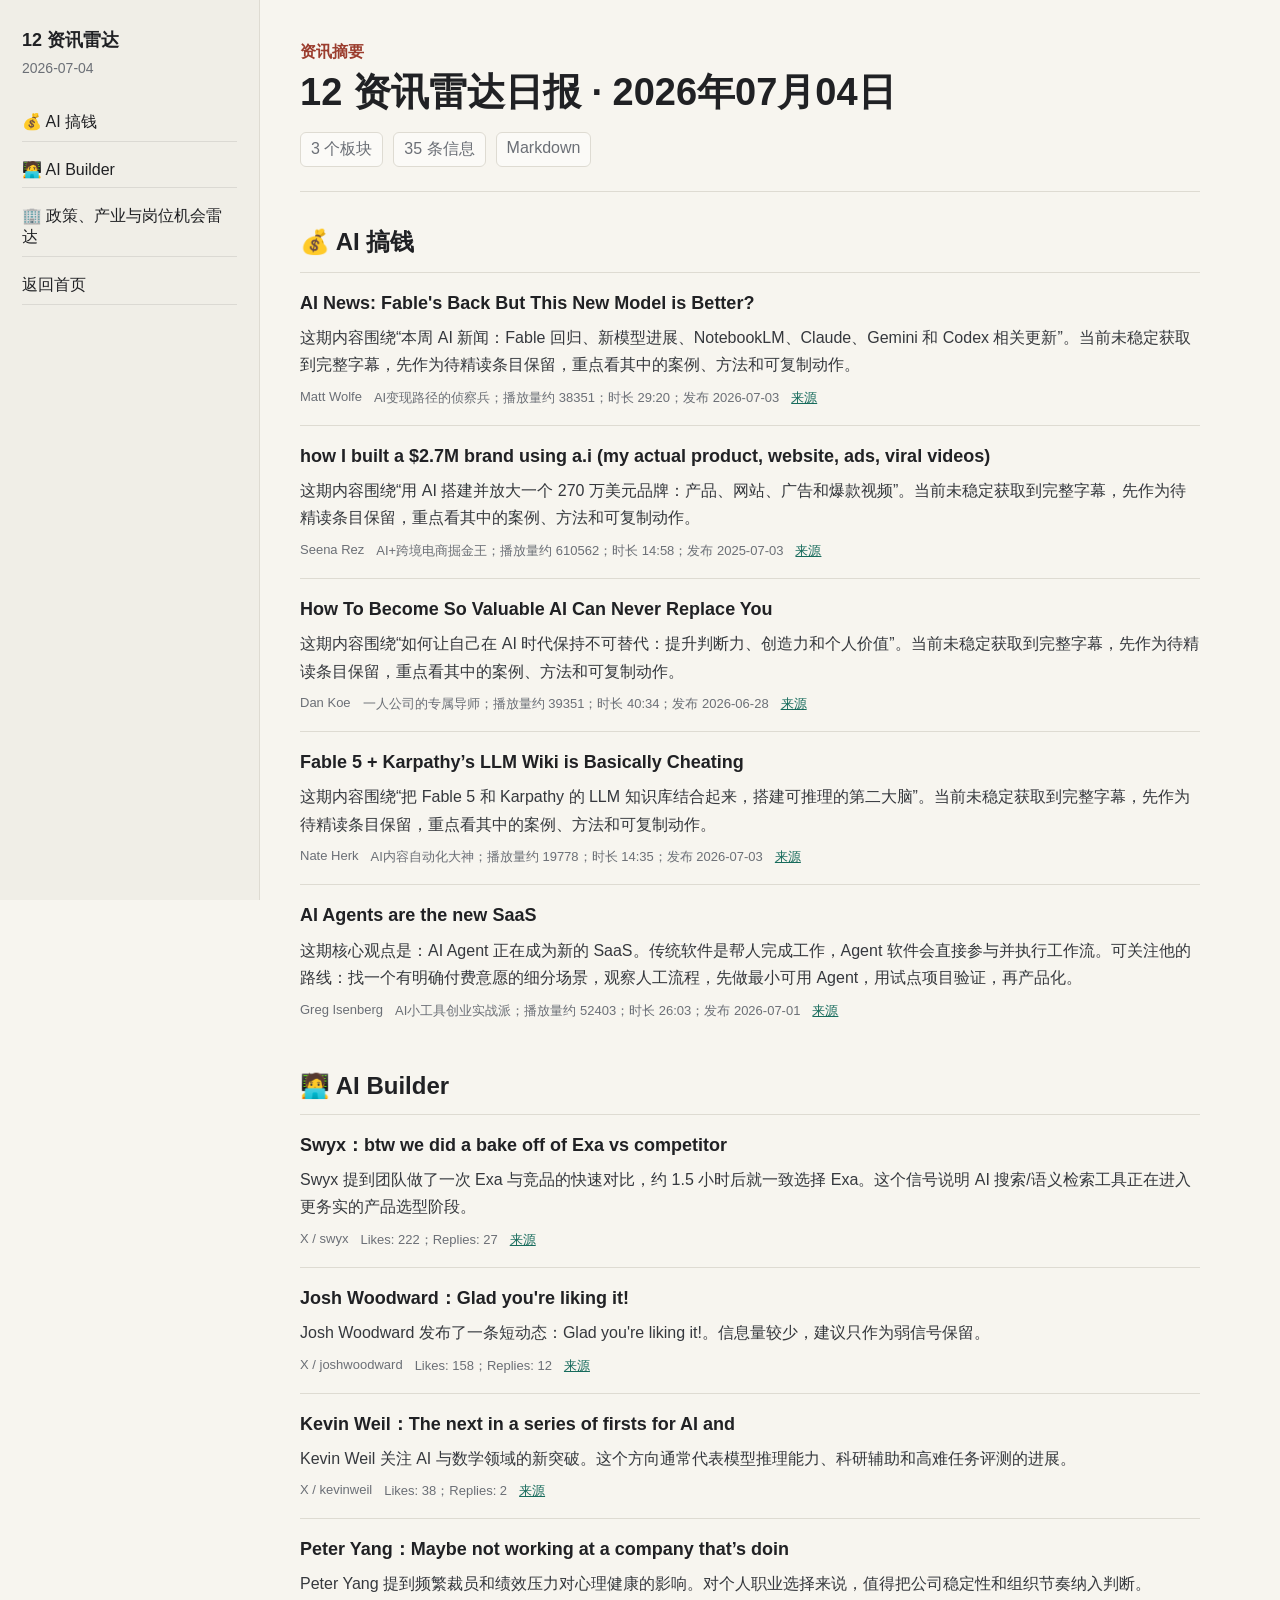
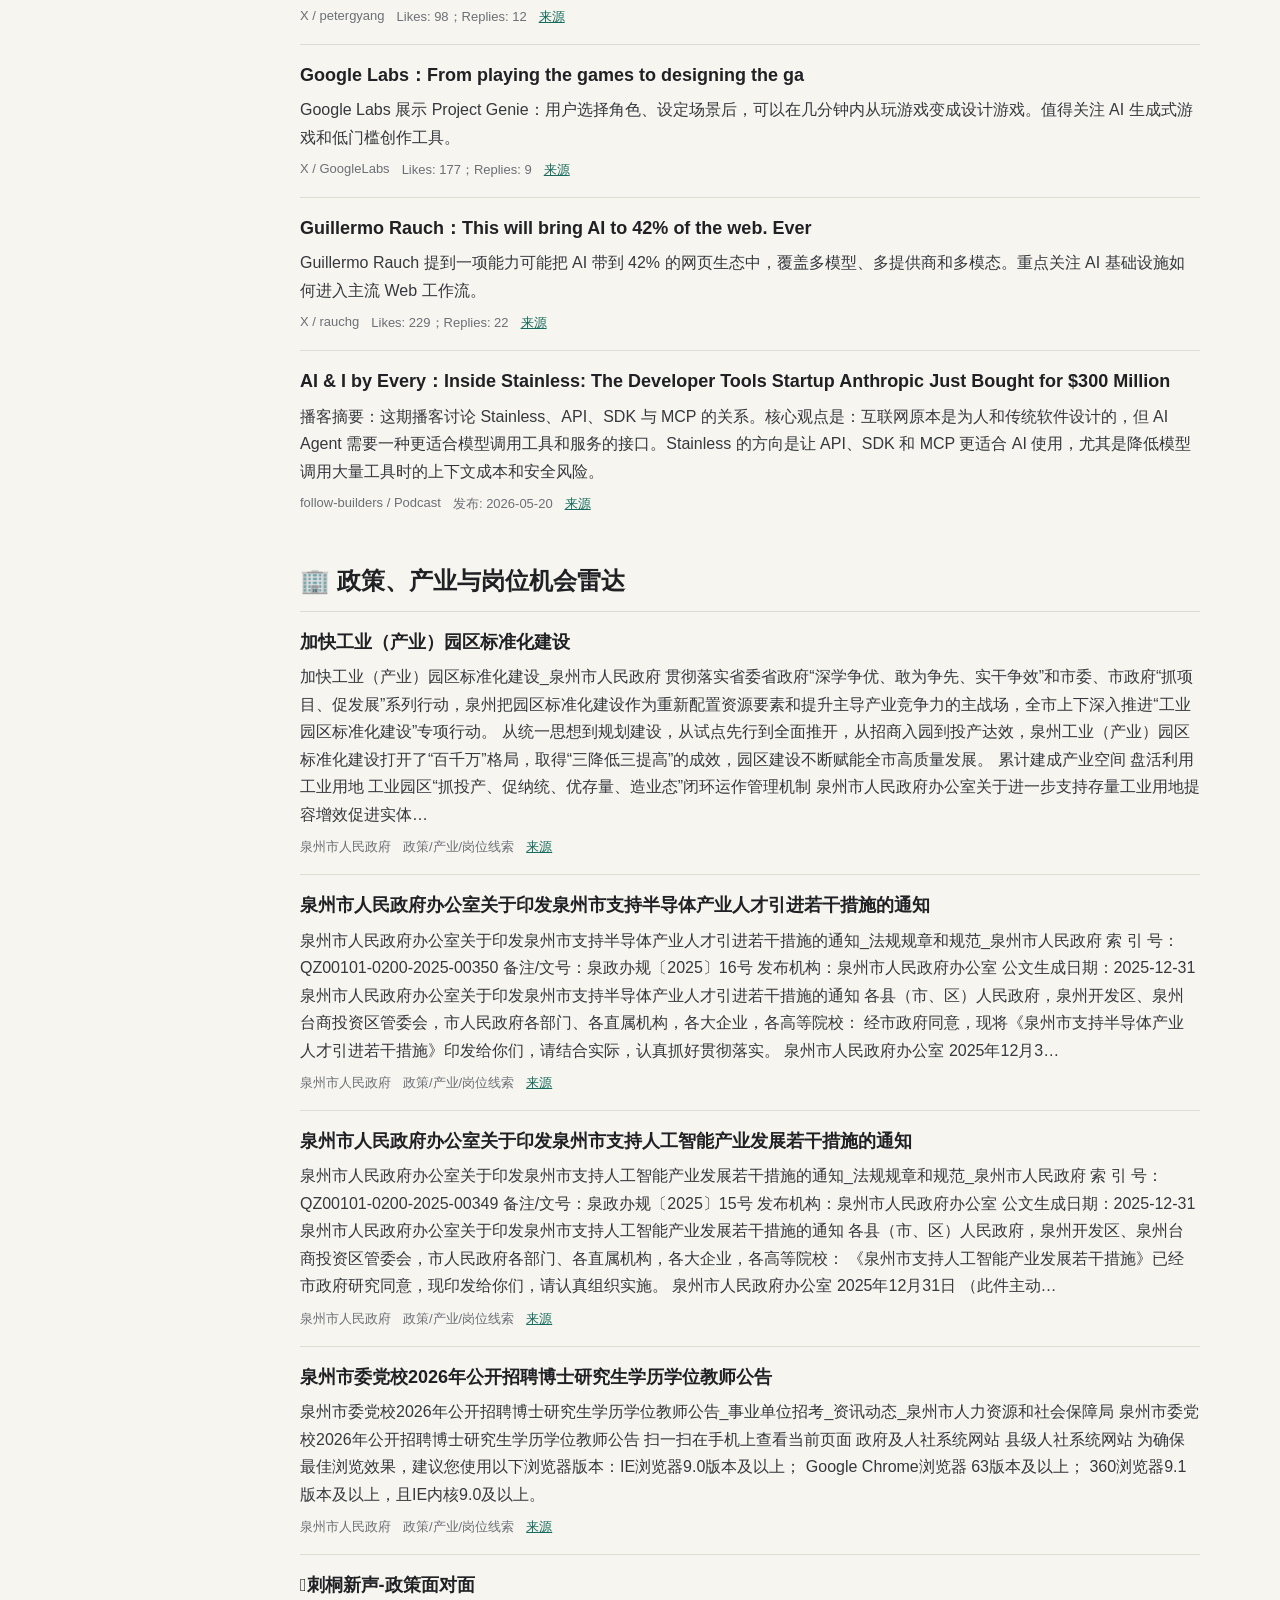
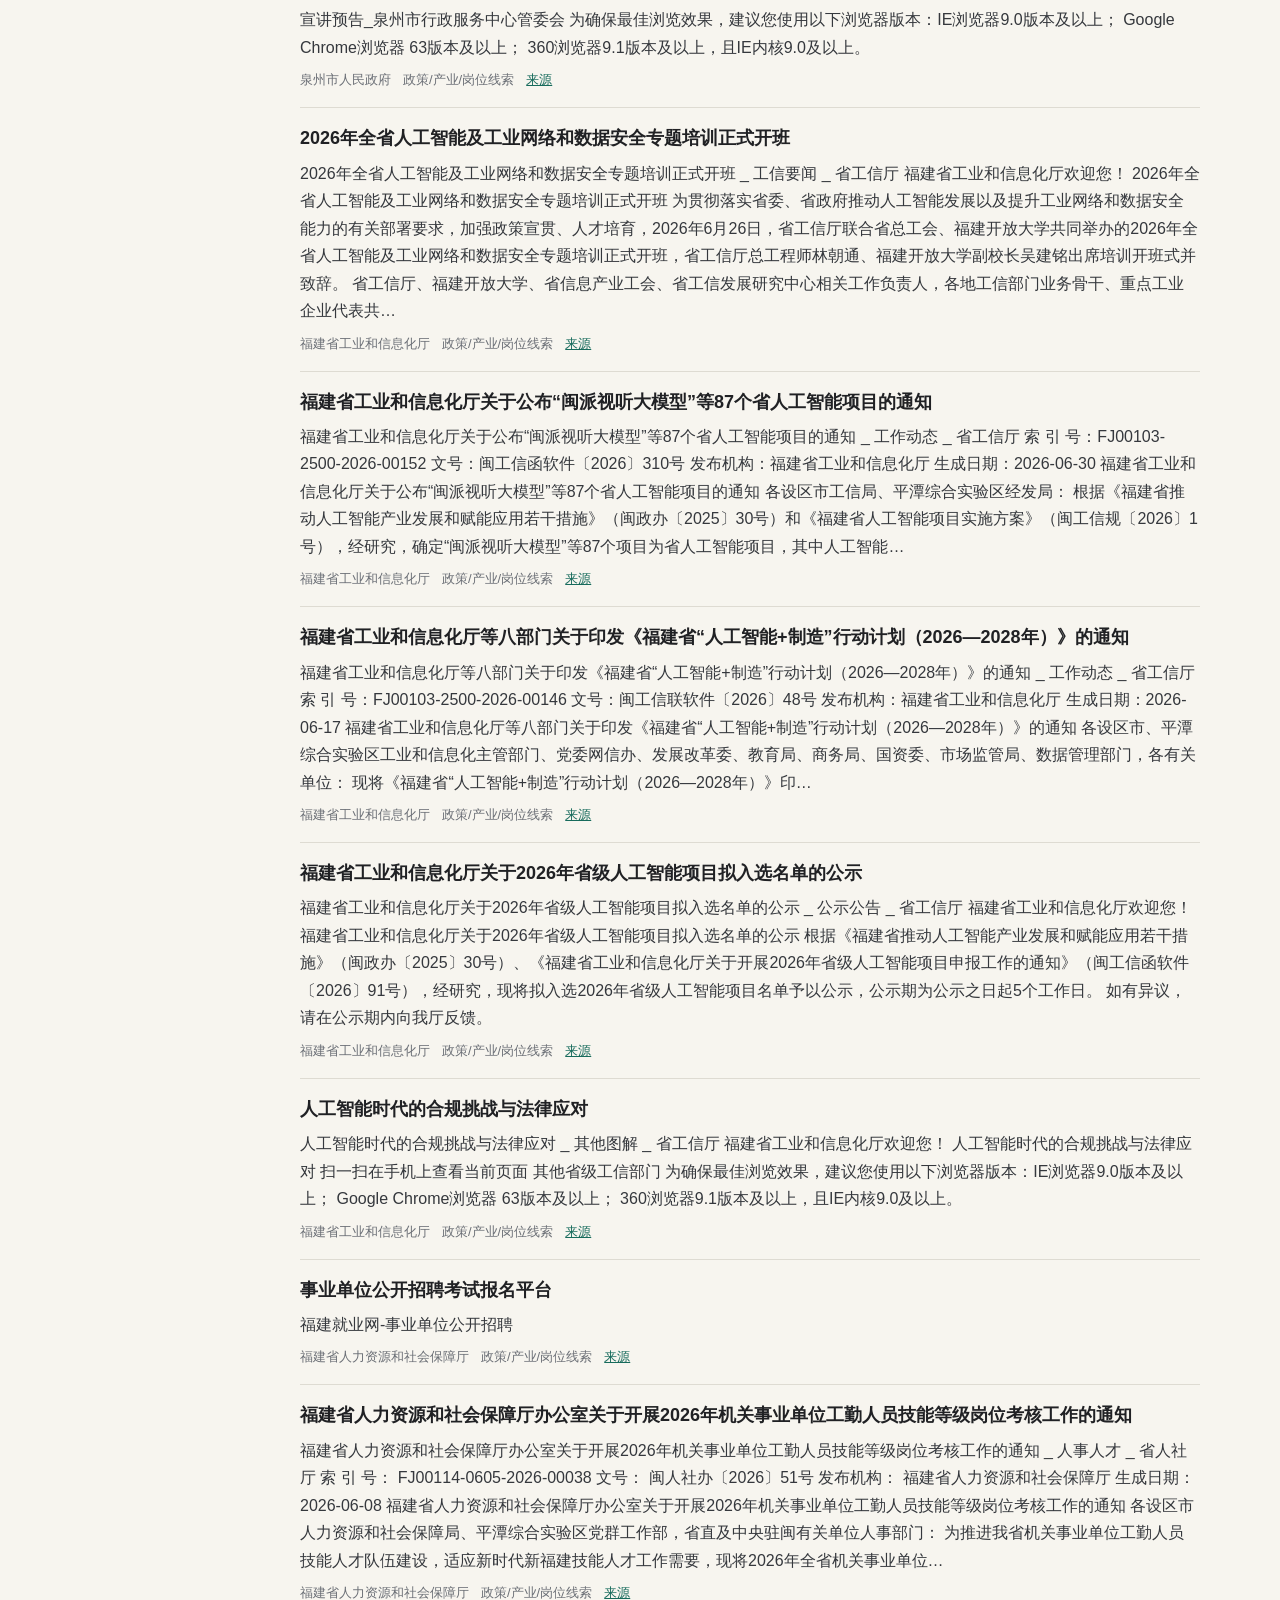
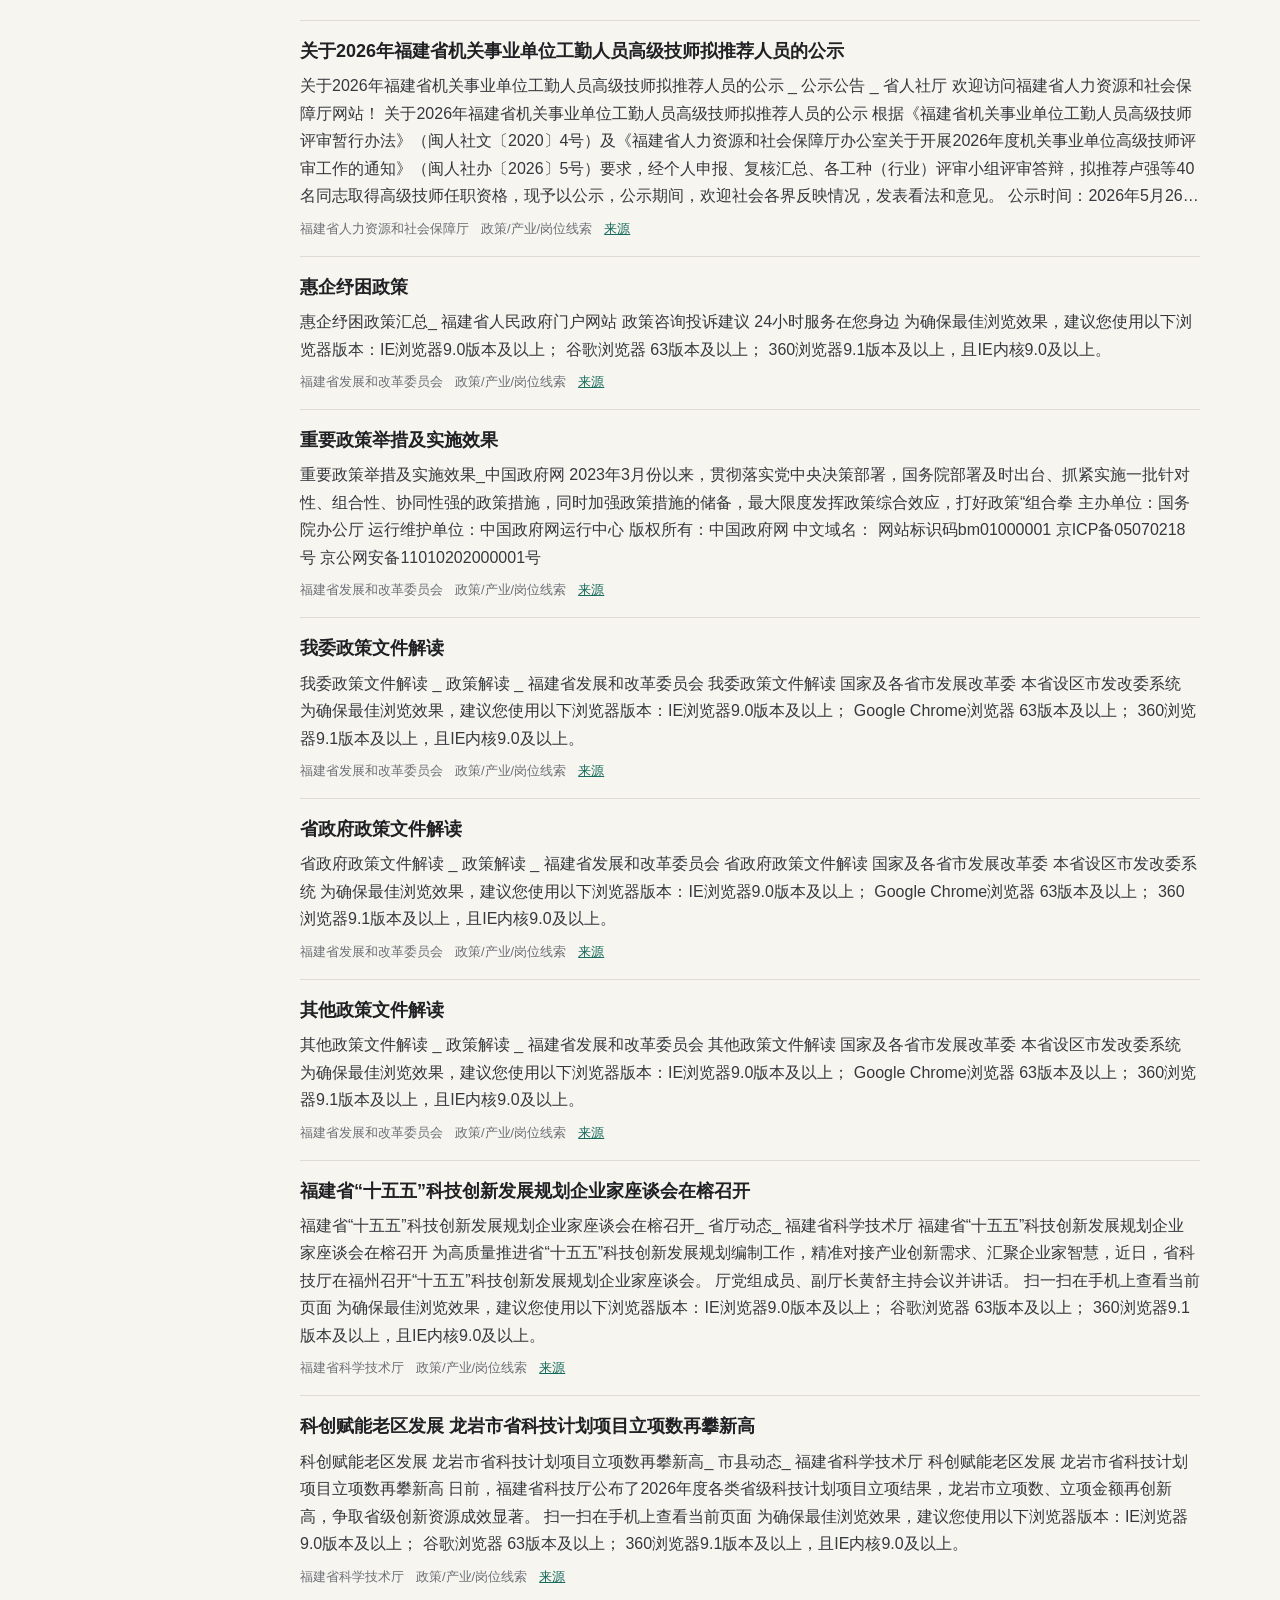
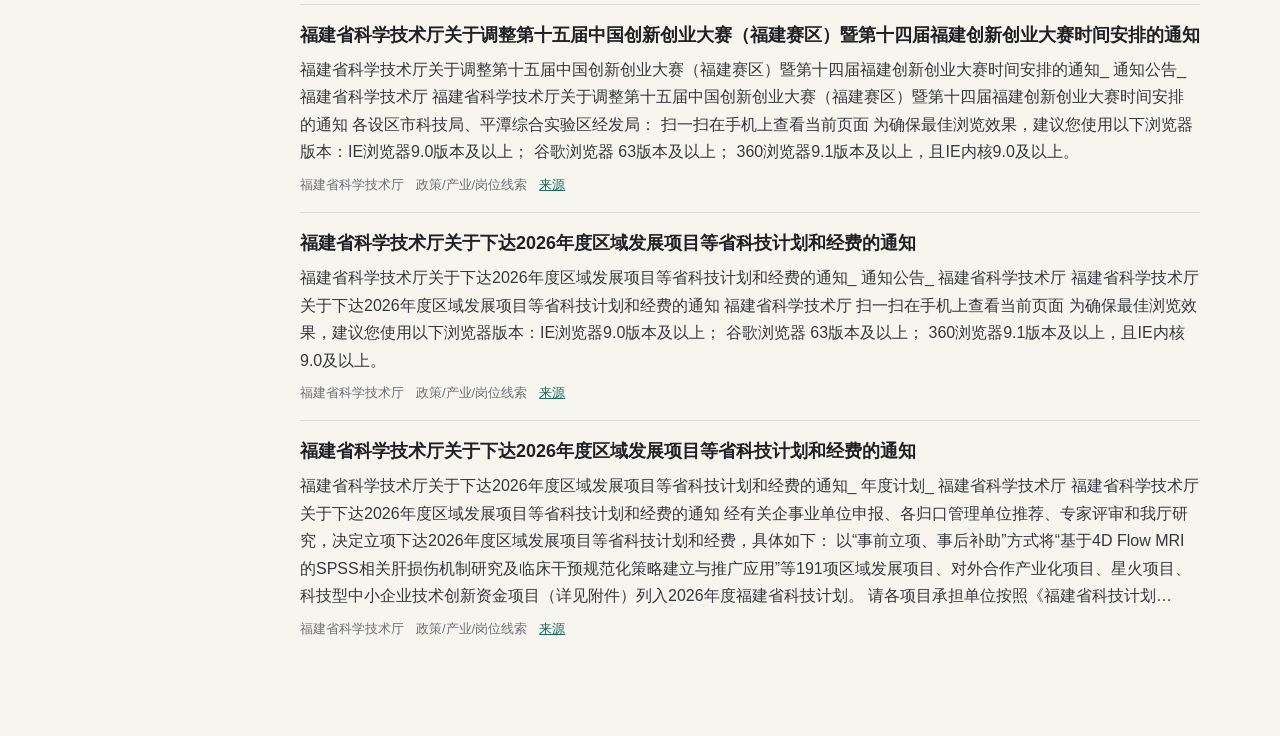
==== commit af0bd5f5: "Update news radar" ====
--- a/docs/2026-07-04.html
+++ b/docs/2026-07-04.html
@@ -20,11 +20,11 @@
       <h1>12 资讯雷达日报 · 2026年07月04日</h1>
       <div class="summary">
         <span>3 个板块</span>
-        <span>29 条信息</span>
+        <span>35 条信息</span>
         <a href="../obsidian/2026-07-04.md">Markdown</a>
       </div>
     </header>
-    <section id="ai-搞钱"><h2>💰 AI 搞钱</h2><article class="item"><h3>AI News: Fable&#x27;s Back But This New Model is Better?</h3><p>🛠️ Explore AI Tools &amp; News: Redeploying Fable 5: Previewing GPT-5.6 Sol: OpenAI Government Stake: NotebookLM Video Overviews: Claude Science Workbench: Gemini Spark Updates: OpenAI Codex Hardware: Let’s work together! 0:06 Fable 5 is Back 2:26 Fable 5 Examples 10:12 Fable 5 is Going Away 15:25 Government AI Stake 17:17 Claude Sonnet 5 19:23 Nano Banana 2 Li…</p><div class="meta"><span>Matt Wolfe</span><span>AI变现路径的侦察兵；播放量约 38036；时长 29:20；发布 2026-07-03</span><a class="source-link" href="https://www.youtube.com/watch?v=NVP_paJarG4" target="_blank" rel="noreferrer">来源</a></div></article><article class="item"><h3>how I built a $2.7M brand using a.i (my actual product, website, ads, viral videos)</h3><p>内容看点：这条视频围绕“how I built a $2.7M brand using a.i (my actual product, website, ads, viral videos)”展开。当前可作为待精读条目，重点确认里面的案例、方法和可复制动作。</p><div class="meta"><span>Seena Rez</span><span>AI+跨境电商掘金王；播放量约 610556；时长 14:58；发布 2025-07-03</span><a class="source-link" href="https://www.youtube.com/watch?v=5FokzkHTpc0" target="_blank" rel="noreferrer">来源</a></div></article><article class="item"><h3>How To Become So Valuable AI Can Never Replace You</h3><p>内容看点：这条视频围绕“How To Become So Valuable AI Can Never Replace You”展开。当前可作为待精读条目，重点确认里面的案例、方法和可复制动作。</p><div class="meta"><span>Dan Koe</span><span>一人公司的专属导师；播放量约 39319；时长 40:34；发布 2026-06-28</span><a class="source-link" href="https://www.youtube.com/watch?v=K2QvCV1PB1w" target="_blank" rel="noreferrer">来源</a></div></article><article class="item"><h3>Fable 5 + Karpathy’s LLM Wiki is Basically Cheating</h3><p>内容看点：这条视频围绕“Fable 5 + Karpathy’s LLM Wiki is Basically Cheating”展开。当前可作为待精读条目，重点确认里面的案例、方法和可复制动作。</p><div class="meta"><span>Nate Herk</span><span>AI内容自动化大神；播放量约 19047；时长 14:35；发布 2026-07-03</span><a class="source-link" href="https://www.youtube.com/watch?v=hQvwMj7IJe4" target="_blank" rel="noreferrer">来源</a></div></article><article class="item"><h3>AI Agents are the new SaaS</h3><p>In this solo episode I lay out why I believe building agents is the new SaaS: software is shifting from helping you do the work to doing the work with you. I walk through a full playbook — find a niche, pick a workflow with a paycheck attached, shadow the human, spec the agent, build the minimum useful version, sell a pilot like labor, then productize the r…</p><div class="meta"><span>Greg Isenberg</span><span>AI小工具创业实战派；播放量约 52248；时长 26:03；发布 2026-07-01</span><a class="source-link" href="https://www.youtube.com/watch?v=83fWzQSWB10" target="_blank" rel="noreferrer">来源</a></div></article></section><section id="ai-builder"><h2>🧑‍💻 AI Builder</h2><article class="item"><h3>follow-builders</h3><p>AI builders digest — monitors top AI builders on X and YouTube podcasts, remixes their content into digestible summaries. Follow builders, not influencers.</p><div class="meta"><span>AI Builder</span><span>Stars: 5569；更新: 2026-07-04</span><a class="source-link" href="https://github.com/zarazhangrui/follow-builders" target="_blank" rel="noreferrer">来源</a></div></article></section><section id="政策-产业与岗位机会雷达"><h2>🏢 政策、产业与岗位机会雷达</h2><article class="item"><h3>加快工业（产业）园区标准化建设</h3><p>加快工业（产业）园区标准化建设_泉州市人民政府 贯彻落实省委省政府“深学争优、敢为争先、实干争效”和市委、市政府“抓项目、促发展”系列行动，泉州把园区标准化建设作为重新配置资源要素和提升主导产业竞争力的主战场，全市上下深入推进“工业园区标准化建设”专项行动。 从统一思想到规划建设，从试点先行到全面推开，从招商入园到投产达效，泉州工业（产业）园区标准化建设打开了“百千万”格局，取得“三降低三提高”的成效，园区建设不断赋能全市高质量发展。 累计建成产业空间 盘活利用工业用地 工业园区“抓投产、促纳统、优存量、造业态”闭环运作管理机制 泉州市人民政府办公室关于进一步支持存量工业用地提容增效促进实体…</p><div class="meta"><span>泉州市人民政府</span><span>政策/产业/岗位线索</span><a class="source-link" href="https://www.quanzhou.gov.cn/zfb/xxgk/zfxxgkzl/ztzl/jkgycyyqbjjs/" target="_blank" rel="noreferrer">来源</a></div></article><article class="item"><h3>泉州市人民政府办公室关于印发泉州市支持半导体产业人才引进若干措施的通知</h3><p>泉州市人民政府办公室关于印发泉州市支持半导体产业人才引进若干措施的通知_法规规章和规范_泉州市人民政府 索 引 号：QZ00101-0200-2025-00350 备注/文号：泉政办规〔2025〕16号 发布机构：泉州市人民政府办公室 公文生成日期：2025-12-31 泉州市人民政府办公室关于印发泉州市支持半导体产业人才引进若干措施的通知 各县（市、区）人民政府，泉州开发区、泉州台商投资区管委会，市人民政府各部门、各直属机构，各大企业，各高等院校： 经市政府同意，现将《泉州市支持半导体产业人才引进若干措施》印发给你们，请结合实际，认真抓好贯彻落实。 泉州市人民政府办公室 2025年12月3…</p><div class="meta"><span>泉州市人民政府</span><span>政策/产业/岗位线索</span><a class="source-link" href="https://www.quanzhou.gov.cn/zfb/xxgk/zfxxgkzl/zfxxgkml/srmzfxxgkml/fggzhgf/202601/t20260108_3252122.htm" target="_blank" rel="noreferrer">来源</a></div></article><article class="item"><h3>泉州市人民政府办公室关于印发泉州市支持人工智能产业发展若干措施的通知</h3><p>泉州市人民政府办公室关于印发泉州市支持人工智能产业发展若干措施的通知_法规规章和规范_泉州市人民政府 索 引 号：QZ00101-0200-2025-00349 备注/文号：泉政办规〔2025〕15号 发布机构：泉州市人民政府办公室 公文生成日期：2025-12-31 泉州市人民政府办公室关于印发泉州市支持人工智能产业发展若干措施的通知 各县（市、区）人民政府，泉州开发区、泉州台商投资区管委会，市人民政府各部门、各直属机构，各大企业，各高等院校： 《泉州市支持人工智能产业发展若干措施》已经市政府研究同意，现印发给你们，请认真组织实施。 泉州市人民政府办公室 2025年12月31日 （此件主动…</p><div class="meta"><span>泉州市人民政府</span><span>政策/产业/岗位线索</span><a class="source-link" href="https://www.quanzhou.gov.cn/zfb/xxgk/zfxxgkzl/zfxxgkml/srmzfxxgkml/fggzhgf/202601/t20260108_3252109.htm" target="_blank" rel="noreferrer">来源</a></div></article><article class="item"><h3>泉州市委党校2026年公开招聘博士研究生学历学位教师公告</h3><p>泉州市委党校2026年公开招聘博士研究生学历学位教师公告_事业单位招考_资讯动态_泉州市人力资源和社会保障局 泉州市委党校2026年公开招聘博士研究生学历学位教师公告 扫一扫在手机上查看当前页面 政府及人社系统网站 县级人社系统网站 为确保最佳浏览效果，建议您使用以下浏览器版本：IE浏览器9.0版本及以上； Google Chrome浏览器 63版本及以上； 360浏览器9.1版本及以上，且IE内核9.0及以上。</p><div class="meta"><span>泉州市人民政府</span><span>政策/产业/岗位线索</span><a class="source-link" href="https://rsj.quanzhou.gov.cn/zwgk/zxdt/syzk/202603/t20260310_3272932.htm" target="_blank" rel="noreferrer">来源</a></div></article><article class="item"><h3>刺桐新声-政策面对面</h3><p>宣讲预告_泉州市行政服务中心管委会 为确保最佳浏览效果，建议您使用以下浏览器版本：IE浏览器9.0版本及以上； Google Chrome浏览器 63版本及以上； 360浏览器9.1版本及以上，且IE内核9.0及以上。</p><div class="meta"><span>泉州市人民政府</span><span>政策/产业/岗位线索</span><a class="source-link" href="http://xzfwzx.quanzhou.gov.cn/zcxj/xjyg/" target="_blank" rel="noreferrer">来源</a></div></article><article class="item"><h3>2026年全省人工智能及工业网络和数据安全专题培训正式开班</h3><p>2026年全省人工智能及工业网络和数据安全专题培训正式开班 _ 工信要闻 _ 省工信厅 福建省工业和信息化厅欢迎您！ 2026年全省人工智能及工业网络和数据安全专题培训正式开班 为贯彻落实省委、省政府推动人工智能发展以及提升工业网络和数据安全能力的有关部署要求，加强政策宣贯、人才培育，2026年6月26日，省工信厅联合省总工会、福建开放大学共同举办的2026年全省人工智能及工业网络和数据安全专题培训正式开班，省工信厅总工程师林朝通、福建开放大学副校长吴建铭出席培训开班式并致辞。 省工信厅、福建开放大学、省信息产业工会、省工信发展研究中心相关工作负责人，各地工信部门业务骨干、重点工业企业代表共…</p><div class="meta"><span>福建省工业和信息化厅</span><span>政策/产业/岗位线索</span><a class="source-link" href="https://gxt.fujian.gov.cn/zwgk/xw/jxyw/202607/t20260703_7172067.htm" target="_blank" rel="noreferrer">来源</a></div></article><article class="item"><h3>福建省工业和信息化厅关于公布“闽派视听大模型”等87个省人工智能项目的通知</h3><p>福建省工业和信息化厅关于公布“闽派视听大模型”等87个省人工智能项目的通知 _ 工作动态 _ 省工信厅 索 引 号：FJ00103-2500-2026-00152 文号：闽工信函软件〔2026〕310号 发布机构：福建省工业和信息化厅 生成日期：2026-06-30 福建省工业和信息化厅关于公布“闽派视听大模型”等87个省人工智能项目的通知 各设区市工信局、平潭综合实验区经发局： 根据《福建省推动人工智能产业发展和赋能应用若干措施》（闽政办〔2025〕30号）和《福建省人工智能项目实施方案》（闽工信规〔2026〕1号），经研究，确定“闽派视听大模型”等87个项目为省人工智能项目，其中人工智能…</p><div class="meta"><span>福建省工业和信息化厅</span><span>政策/产业/岗位线索</span><a class="source-link" href="https://gxt.fujian.gov.cn/zwgk/zfxxgk/fdzdgknr/gzdt/202607/t20260703_7170961.htm" target="_blank" rel="noreferrer">来源</a></div></article><article class="item"><h3>福建省工业和信息化厅等八部门关于印发《福建省“人工智能+制造”行动计划（2026—2028年）》的通知</h3><p>福建省工业和信息化厅等八部门关于印发《福建省“人工智能+制造”行动计划（2026—2028年）》的通知 _ 工作动态 _ 省工信厅 索 引 号：FJ00103-2500-2026-00146 文号：闽工信联软件〔2026〕48号 发布机构：福建省工业和信息化厅 生成日期：2026-06-17 福建省工业和信息化厅等八部门关于印发《福建省“人工智能+制造”行动计划（2026—2028年）》的通知 各设区市、平潭综合实验区工业和信息化主管部门、党委网信办、发展改革委、教育局、商务局、国资委、市场监管局、数据管理部门，各有关单位： 现将《福建省“人工智能+制造”行动计划（2026—2028年）》印…</p><div class="meta"><span>福建省工业和信息化厅</span><span>政策/产业/岗位线索</span><a class="source-link" href="https://gxt.fujian.gov.cn/zwgk/zfxxgk/fdzdgknr/gzdt/202607/t20260701_7169957.htm" target="_blank" rel="noreferrer">来源</a></div></article><article class="item"><h3>福建省工业和信息化厅关于2026年省级人工智能项目拟入选名单的公示</h3><p>福建省工业和信息化厅关于2026年省级人工智能项目拟入选名单的公示 _ 公示公告 _ 省工信厅 福建省工业和信息化厅欢迎您！ 福建省工业和信息化厅关于2026年省级人工智能项目拟入选名单的公示 根据《福建省推动人工智能产业发展和赋能应用若干措施》（闽政办〔2025〕30号）、《福建省工业和信息化厅关于开展2026年省级人工智能项目申报工作的通知》（闽工信函软件〔2026〕91号），经研究，现将拟入选2026年省级人工智能项目名单予以公示，公示期为公示之日起5个工作日。 如有异议，请在公示期内向我厅反馈。</p><div class="meta"><span>福建省工业和信息化厅</span><span>政策/产业/岗位线索</span><a class="source-link" href="https://gxt.fujian.gov.cn/zwgk/gsgg/202606/t20260622_7165501.htm" target="_blank" rel="noreferrer">来源</a></div></article><article class="item"><h3>人工智能时代的合规挑战与法律应对</h3><p>人工智能时代的合规挑战与法律应对 _ 其他图解 _ 省工信厅 福建省工业和信息化厅欢迎您！ 人工智能时代的合规挑战与法律应对 扫一扫在手机上查看当前页面 其他省级工信部门 为确保最佳浏览效果，建议您使用以下浏览器版本：IE浏览器9.0版本及以上； Google Chrome浏览器 63版本及以上； 360浏览器9.1版本及以上，且IE内核9.0及以上。</p><div class="meta"><span>福建省工业和信息化厅</span><span>政策/产业/岗位线索</span><a class="source-link" href="https://gxt.fujian.gov.cn/jdhy/gxsth/h/qt/202606/t20260612_7162337.htm" target="_blank" rel="noreferrer">来源</a></div></article><article class="item"><h3>事业单位公开招聘考试报名平台</h3><p>福建就业网-事业单位公开招聘</p><div class="meta"><span>福建省人力资源和社会保障厅</span><span>政策/产业/岗位线索</span><a class="source-link" href="http://220.160.53.33:8903" target="_blank" rel="noreferrer">来源</a></div></article><article class="item"><h3>福建省人力资源和社会保障厅办公室关于开展2026年机关事业单位工勤人员技能等级岗位考核工作的通知</h3><p>福建省人力资源和社会保障厅办公室关于开展2026年机关事业单位工勤人员技能等级岗位考核工作的通知 _ 人事人才 _ 省人社厅 索 引 号： FJ00114-0605-2026-00038 文号： 闽人社办〔2026〕51号 发布机构： 福建省人力资源和社会保障厅 生成日期： 2026-06-08 福建省人力资源和社会保障厅办公室关于开展2026年机关事业单位工勤人员技能等级岗位考核工作的通知 各设区市人力资源和社会保障局、平潭综合实验区党群工作部，省直及中央驻闽有关单位人事部门： 为推进我省机关事业单位工勤人员技能人才队伍建设，适应新时代新福建技能人才工作需要，现将2026年全省机关事业单位…</p><div class="meta"><span>福建省人力资源和社会保障厅</span><span>政策/产业/岗位线索</span><a class="source-link" href="https://rst.fujian.gov.cn/zw/zfxxgk/zfxxgkml/zyywgz/zynljs/202606/t20260609_7161026.htm" target="_blank" rel="noreferrer">来源</a></div></article><article class="item"><h3>关于2026年福建省机关事业单位工勤人员高级技师拟推荐人员的公示</h3><p>关于2026年福建省机关事业单位工勤人员高级技师拟推荐人员的公示 _ 公示公告 _ 省人社厅 欢迎访问福建省人力资源和社会保障厅网站！ 关于2026年福建省机关事业单位工勤人员高级技师拟推荐人员的公示 根据《福建省机关事业单位工勤人员高级技师评审暂行办法》（闽人社文〔2020〕4号）及《福建省人力资源和社会保障厅办公室关于开展2026年度机关事业单位高级技师评审工作的通知》（闽人社办〔2026〕5号）要求，经个人申报、复核汇总、各工种（行业）评审小组评审答辩，拟推荐卢强等40名同志取得高级技师任职资格，现予以公示，公示期间，欢迎社会各界反映情况，发表看法和意见。 公示时间：2026年5月26…</p><div class="meta"><span>福建省人力资源和社会保障厅</span><span>政策/产业/岗位线索</span><a class="source-link" href="https://rst.fujian.gov.cn/zw/gsgg/202605/t20260525_7151778.htm" target="_blank" rel="noreferrer">来源</a></div></article><article class="item"><h3>惠企纾困政策</h3><p>惠企纾困政策汇总_ 福建省人民政府门户网站 政策咨询投诉建议 24小时服务在您身边 为确保最佳浏览效果，建议您使用以下浏览器版本：IE浏览器9.0版本及以上； 谷歌浏览器 63版本及以上； 360浏览器9.1版本及以上，且IE内核9.0及以上。</p><div class="meta"><span>福建省发展和改革委员会</span><span>政策/产业/岗位线索</span><a class="source-link" href="https://www.fujian.gov.cn/zwgk/ztzl/yqfk/skjn/?id=35401" target="_blank" rel="noreferrer">来源</a></div></article><article class="item"><h3>重要政策举措及实施效果</h3><p>重要政策举措及实施效果_中国政府网 2023年3月份以来，贯彻落实党中央决策部署，国务院部署及时出台、抓紧实施一批针对性、组合性、协同性强的政策措施，同时加强政策措施的储备，最大限度发挥政策综合效应，打好政策“组合拳 主办单位：国务院办公厅 运行维护单位：中国政府网运行中心 版权所有：中国政府网 中文域名： 网站标识码bm01000001 京ICP备05070218号 京公网安备11010202000001号</p><div class="meta"><span>福建省发展和改革委员会</span><span>政策/产业/岗位线索</span><a class="source-link" href="https://www.gov.cn/zhengce/zczhjd/" target="_blank" rel="noreferrer">来源</a></div></article><article class="item"><h3>我委政策文件解读</h3><p>我委政策文件解读 _ 政策解读 _ 福建省发展和改革委员会 我委政策文件解读 国家及各省市发展改革委 本省设区市发改委系统 为确保最佳浏览效果，建议您使用以下浏览器版本：IE浏览器9.0版本及以上； Google Chrome浏览器 63版本及以上； 360浏览器9.1版本及以上，且IE内核9.0及以上。</p><div class="meta"><span>福建省发展和改革委员会</span><span>政策/产业/岗位线索</span><a class="source-link" href="https://fgw.fujian.gov.cn/jdhy/zcjd/bmzcwjjd/" target="_blank" rel="noreferrer">来源</a></div></article><article class="item"><h3>省政府政策文件解读</h3><p>省政府政策文件解读 _ 政策解读 _ 福建省发展和改革委员会 省政府政策文件解读 国家及各省市发展改革委 本省设区市发改委系统 为确保最佳浏览效果，建议您使用以下浏览器版本：IE浏览器9.0版本及以上； Google Chrome浏览器 63版本及以上； 360浏览器9.1版本及以上，且IE内核9.0及以上。</p><div class="meta"><span>福建省发展和改革委员会</span><span>政策/产业/岗位线索</span><a class="source-link" href="https://fgw.fujian.gov.cn/jdhy/zcjd/szfzcwjjd/" target="_blank" rel="noreferrer">来源</a></div></article><article class="item"><h3>其他政策文件解读</h3><p>其他政策文件解读 _ 政策解读 _ 福建省发展和改革委员会 其他政策文件解读 国家及各省市发展改革委 本省设区市发改委系统 为确保最佳浏览效果，建议您使用以下浏览器版本：IE浏览器9.0版本及以上； Google Chrome浏览器 63版本及以上； 360浏览器9.1版本及以上，且IE内核9.0及以上。</p><div class="meta"><span>福建省发展和改革委员会</span><span>政策/产业/岗位线索</span><a class="source-link" href="https://fgw.fujian.gov.cn/jdhy/zcjd/qtzcwjjd/" target="_blank" rel="noreferrer">来源</a></div></article><article class="item"><h3>福建省“十五五”科技创新发展规划企业家座谈会在榕召开</h3><p>福建省“十五五”科技创新发展规划企业家座谈会在榕召开_ 省厅动态_ 福建省科学技术厅 福建省“十五五”科技创新发展规划企业家座谈会在榕召开 为高质量推进省“十五五”科技创新发展规划编制工作，精准对接产业创新需求、汇聚企业家智慧，近日，省科技厅在福州召开“十五五”科技创新发展规划企业家座谈会。 厅党组成员、副厅长黄舒主持会议并讲话。 扫一扫在手机上查看当前页面 为确保最佳浏览效果，建议您使用以下浏览器版本：IE浏览器9.0版本及以上； 谷歌浏览器 63版本及以上； 360浏览器9.1版本及以上，且IE内核9.0及以上。</p><div class="meta"><span>福建省科学技术厅</span><span>政策/产业/岗位线索</span><a class="source-link" href="https://kjt.fujian.gov.cn/xxgk/kjyw/stdt/202606/t20260601_7154920.htm" target="_blank" rel="noreferrer">来源</a></div></article><article class="item"><h3>科创赋能老区发展 龙岩市省科技计划项目立项数再攀新高</h3><p>科创赋能老区发展 龙岩市省科技计划项目立项数再攀新高_ 市县动态_ 福建省科学技术厅 科创赋能老区发展 龙岩市省科技计划项目立项数再攀新高 日前，福建省科技厅公布了2026年度各类省级科技计划项目立项结果，龙岩市立项数、立项金额再创新高，争取省级创新资源成效显著。 扫一扫在手机上查看当前页面 为确保最佳浏览效果，建议您使用以下浏览器版本：IE浏览器9.0版本及以上； 谷歌浏览器 63版本及以上； 360浏览器9.1版本及以上，且IE内核9.0及以上。</p><div class="meta"><span>福建省科学技术厅</span><span>政策/产业/岗位线索</span><a class="source-link" href="https://kjt.fujian.gov.cn/xxgk/kjyw/sxdt/202607/t20260702_7170850.htm" target="_blank" rel="noreferrer">来源</a></div></article><article class="item"><h3>福建省科学技术厅关于调整第十五届中国创新创业大赛（福建赛区）暨第十四届福建创新创业大赛时间安排的通知</h3><p>福建省科学技术厅关于调整第十五届中国创新创业大赛（福建赛区）暨第十四届福建创新创业大赛时间安排的通知_ 通知公告_ 福建省科学技术厅 福建省科学技术厅关于调整第十五届中国创新创业大赛（福建赛区）暨第十四届福建创新创业大赛时间安排的通知 各设区市科技局、平潭综合实验区经发局： 扫一扫在手机上查看当前页面 为确保最佳浏览效果，建议您使用以下浏览器版本：IE浏览器9.0版本及以上； 谷歌浏览器 63版本及以上； 360浏览器9.1版本及以上，且IE内核9.0及以上。</p><div class="meta"><span>福建省科学技术厅</span><span>政策/产业/岗位线索</span><a class="source-link" href="https://kjt.fujian.gov.cn/xxgk/tzgg/202606/t20260630_7169713.htm" target="_blank" rel="noreferrer">来源</a></div></article><article class="item"><h3>福建省科学技术厅关于下达2026年度区域发展项目等省科技计划和经费的通知</h3><p>福建省科学技术厅关于下达2026年度区域发展项目等省科技计划和经费的通知_ 通知公告_ 福建省科学技术厅 福建省科学技术厅关于下达2026年度区域发展项目等省科技计划和经费的通知 福建省科学技术厅 扫一扫在手机上查看当前页面 为确保最佳浏览效果，建议您使用以下浏览器版本：IE浏览器9.0版本及以上； 谷歌浏览器 63版本及以上； 360浏览器9.1版本及以上，且IE内核9.0及以上。</p><div class="meta"><span>福建省科学技术厅</span><span>政策/产业/岗位线索</span><a class="source-link" href="https://kjt.fujian.gov.cn/xxgk/tzgg/202606/t20260626_7168513.htm" target="_blank" rel="noreferrer">来源</a></div></article><article class="item"><h3>福建省科学技术厅关于下达2026年度区域发展项目等省科技计划和经费的通知</h3><p>福建省科学技术厅关于下达2026年度区域发展项目等省科技计划和经费的通知_ 年度计划_ 福建省科学技术厅 福建省科学技术厅关于下达2026年度区域发展项目等省科技计划和经费的通知 经有关企事业单位申报、各归口管理单位推荐、专家评审和我厅研究，决定立项下达2026年度区域发展项目等省科技计划和经费，具体如下： 以“事前立项、事后补助”方式将“基于4D Flow MRI的SPSS相关肝损伤机制研究及临床干预规范化策略建立与推广应用”等191项区域发展项目、对外合作产业化项目、星火项目、科技型中小企业技术创新资金项目（详见附件）列入2026年度福建省科技计划。 请各项目承担单位按照《福建省科技计划…</p><div class="meta"><span>福建省科学技术厅</span><span>政策/产业/岗位线索</span><a class="source-link" href="https://kjt.fujian.gov.cn/xxgk/ghjhlm/ndjh/202607/t20260703_7171137.htm" target="_blank" rel="noreferrer">来源</a></div></article></section>
+    <section id="ai-搞钱"><h2>💰 AI 搞钱</h2><article class="item"><h3>AI News: Fable&#x27;s Back But This New Model is Better?</h3><p>这期内容围绕“本周 AI 新闻：Fable 回归、新模型进展、NotebookLM、Claude、Gemini 和 Codex 相关更新”。当前未稳定获取到完整字幕，先作为待精读条目保留，重点看其中的案例、方法和可复制动作。</p><div class="meta"><span>Matt Wolfe</span><span>AI变现路径的侦察兵；播放量约 38351；时长 29:20；发布 2026-07-03</span><a class="source-link" href="https://www.youtube.com/watch?v=NVP_paJarG4" target="_blank" rel="noreferrer">来源</a></div></article><article class="item"><h3>how I built a $2.7M brand using a.i (my actual product, website, ads, viral videos)</h3><p>这期内容围绕“用 AI 搭建并放大一个 270 万美元品牌：产品、网站、广告和爆款视频”。当前未稳定获取到完整字幕，先作为待精读条目保留，重点看其中的案例、方法和可复制动作。</p><div class="meta"><span>Seena Rez</span><span>AI+跨境电商掘金王；播放量约 610562；时长 14:58；发布 2025-07-03</span><a class="source-link" href="https://www.youtube.com/watch?v=5FokzkHTpc0" target="_blank" rel="noreferrer">来源</a></div></article><article class="item"><h3>How To Become So Valuable AI Can Never Replace You</h3><p>这期内容围绕“如何让自己在 AI 时代保持不可替代：提升判断力、创造力和个人价值”。当前未稳定获取到完整字幕，先作为待精读条目保留，重点看其中的案例、方法和可复制动作。</p><div class="meta"><span>Dan Koe</span><span>一人公司的专属导师；播放量约 39351；时长 40:34；发布 2026-06-28</span><a class="source-link" href="https://www.youtube.com/watch?v=K2QvCV1PB1w" target="_blank" rel="noreferrer">来源</a></div></article><article class="item"><h3>Fable 5 + Karpathy’s LLM Wiki is Basically Cheating</h3><p>这期内容围绕“把 Fable 5 和 Karpathy 的 LLM 知识库结合起来，搭建可推理的第二大脑”。当前未稳定获取到完整字幕，先作为待精读条目保留，重点看其中的案例、方法和可复制动作。</p><div class="meta"><span>Nate Herk</span><span>AI内容自动化大神；播放量约 19778；时长 14:35；发布 2026-07-03</span><a class="source-link" href="https://www.youtube.com/watch?v=hQvwMj7IJe4" target="_blank" rel="noreferrer">来源</a></div></article><article class="item"><h3>AI Agents are the new SaaS</h3><p>这期核心观点是：AI Agent 正在成为新的 SaaS。传统软件是帮人完成工作，Agent 软件会直接参与并执行工作流。可关注他的路线：找一个有明确付费意愿的细分场景，观察人工流程，先做最小可用 Agent，用试点项目验证，再产品化。</p><div class="meta"><span>Greg Isenberg</span><span>AI小工具创业实战派；播放量约 52403；时长 26:03；发布 2026-07-01</span><a class="source-link" href="https://www.youtube.com/watch?v=83fWzQSWB10" target="_blank" rel="noreferrer">来源</a></div></article></section><section id="ai-builder"><h2>🧑‍💻 AI Builder</h2><article class="item"><h3>Swyx：btw we did a bake off of Exa vs competitor</h3><p>Swyx 提到团队做了一次 Exa 与竞品的快速对比，约 1.5 小时后就一致选择 Exa。这个信号说明 AI 搜索/语义检索工具正在进入更务实的产品选型阶段。</p><div class="meta"><span>X / swyx</span><span>Likes: 222；Replies: 27</span><a class="source-link" href="https://x.com/swyx/status/2057180080078791036" target="_blank" rel="noreferrer">来源</a></div></article><article class="item"><h3>Josh Woodward：Glad you&#x27;re liking it!</h3><p>Josh Woodward 发布了一条短动态：Glad you&#x27;re liking it!。信息量较少，建议只作为弱信号保留。</p><div class="meta"><span>X / joshwoodward</span><span>Likes: 158；Replies: 12</span><a class="source-link" href="https://x.com/joshwoodward/status/2057280348158063071" target="_blank" rel="noreferrer">来源</a></div></article><article class="item"><h3>Kevin Weil：The next in a series of firsts for AI and </h3><p>Kevin Weil 关注 AI 与数学领域的新突破。这个方向通常代表模型推理能力、科研辅助和高难任务评测的进展。</p><div class="meta"><span>X / kevinweil</span><span>Likes: 38；Replies: 2</span><a class="source-link" href="https://x.com/kevinweil/status/2057206749552066805" target="_blank" rel="noreferrer">来源</a></div></article><article class="item"><h3>Peter Yang：Maybe not working at a company that’s doin</h3><p>Peter Yang 提到频繁裁员和绩效压力对心理健康的影响。对个人职业选择来说，值得把公司稳定性和组织节奏纳入判断。</p><div class="meta"><span>X / petergyang</span><span>Likes: 98；Replies: 12</span><a class="source-link" href="https://x.com/petergyang/status/2057281238722072912" target="_blank" rel="noreferrer">来源</a></div></article><article class="item"><h3>Google Labs：From playing the games to designing the ga</h3><p>Google Labs 展示 Project Genie：用户选择角色、设定场景后，可以在几分钟内从玩游戏变成设计游戏。值得关注 AI 生成式游戏和低门槛创作工具。</p><div class="meta"><span>X / GoogleLabs</span><span>Likes: 177；Replies: 9</span><a class="source-link" href="https://x.com/GoogleLabs/status/2057218835074437573" target="_blank" rel="noreferrer">来源</a></div></article><article class="item"><h3>Guillermo Rauch：This will bring AI to 42% of the web. Ever</h3><p>Guillermo Rauch 提到一项能力可能把 AI 带到 42% 的网页生态中，覆盖多模型、多提供商和多模态。重点关注 AI 基础设施如何进入主流 Web 工作流。</p><div class="meta"><span>X / rauchg</span><span>Likes: 229；Replies: 22</span><a class="source-link" href="https://x.com/rauchg/status/2057212335811620987" target="_blank" rel="noreferrer">来源</a></div></article><article class="item"><h3>AI &amp; I by Every：Inside Stainless: The Developer Tools Startup Anthropic Just Bought for $300 Million</h3><p>播客摘要：这期播客讨论 Stainless、API、SDK 与 MCP 的关系。核心观点是：互联网原本是为人和传统软件设计的，但 AI Agent 需要一种更适合模型调用工具和服务的接口。Stainless 的方向是让 API、SDK 和 MCP 更适合 AI 使用，尤其是降低模型调用大量工具时的上下文成本和安全风险。</p><div class="meta"><span>follow-builders / Podcast</span><span>发布: 2026-05-20</span><a class="source-link" href="https://www.youtube.com/playlist?list=PLuMcoKK9mKgHtW_o9h5sGO2vXrffKHwJL" target="_blank" rel="noreferrer">来源</a></div></article></section><section id="政策-产业与岗位机会雷达"><h2>🏢 政策、产业与岗位机会雷达</h2><article class="item"><h3>加快工业（产业）园区标准化建设</h3><p>加快工业（产业）园区标准化建设_泉州市人民政府 贯彻落实省委省政府“深学争优、敢为争先、实干争效”和市委、市政府“抓项目、促发展”系列行动，泉州把园区标准化建设作为重新配置资源要素和提升主导产业竞争力的主战场，全市上下深入推进“工业园区标准化建设”专项行动。 从统一思想到规划建设，从试点先行到全面推开，从招商入园到投产达效，泉州工业（产业）园区标准化建设打开了“百千万”格局，取得“三降低三提高”的成效，园区建设不断赋能全市高质量发展。 累计建成产业空间 盘活利用工业用地 工业园区“抓投产、促纳统、优存量、造业态”闭环运作管理机制 泉州市人民政府办公室关于进一步支持存量工业用地提容增效促进实体…</p><div class="meta"><span>泉州市人民政府</span><span>政策/产业/岗位线索</span><a class="source-link" href="https://www.quanzhou.gov.cn/zfb/xxgk/zfxxgkzl/ztzl/jkgycyyqbjjs/" target="_blank" rel="noreferrer">来源</a></div></article><article class="item"><h3>泉州市人民政府办公室关于印发泉州市支持半导体产业人才引进若干措施的通知</h3><p>泉州市人民政府办公室关于印发泉州市支持半导体产业人才引进若干措施的通知_法规规章和规范_泉州市人民政府 索 引 号：QZ00101-0200-2025-00350 备注/文号：泉政办规〔2025〕16号 发布机构：泉州市人民政府办公室 公文生成日期：2025-12-31 泉州市人民政府办公室关于印发泉州市支持半导体产业人才引进若干措施的通知 各县（市、区）人民政府，泉州开发区、泉州台商投资区管委会，市人民政府各部门、各直属机构，各大企业，各高等院校： 经市政府同意，现将《泉州市支持半导体产业人才引进若干措施》印发给你们，请结合实际，认真抓好贯彻落实。 泉州市人民政府办公室 2025年12月3…</p><div class="meta"><span>泉州市人民政府</span><span>政策/产业/岗位线索</span><a class="source-link" href="https://www.quanzhou.gov.cn/zfb/xxgk/zfxxgkzl/zfxxgkml/srmzfxxgkml/fggzhgf/202601/t20260108_3252122.htm" target="_blank" rel="noreferrer">来源</a></div></article><article class="item"><h3>泉州市人民政府办公室关于印发泉州市支持人工智能产业发展若干措施的通知</h3><p>泉州市人民政府办公室关于印发泉州市支持人工智能产业发展若干措施的通知_法规规章和规范_泉州市人民政府 索 引 号：QZ00101-0200-2025-00349 备注/文号：泉政办规〔2025〕15号 发布机构：泉州市人民政府办公室 公文生成日期：2025-12-31 泉州市人民政府办公室关于印发泉州市支持人工智能产业发展若干措施的通知 各县（市、区）人民政府，泉州开发区、泉州台商投资区管委会，市人民政府各部门、各直属机构，各大企业，各高等院校： 《泉州市支持人工智能产业发展若干措施》已经市政府研究同意，现印发给你们，请认真组织实施。 泉州市人民政府办公室 2025年12月31日 （此件主动…</p><div class="meta"><span>泉州市人民政府</span><span>政策/产业/岗位线索</span><a class="source-link" href="https://www.quanzhou.gov.cn/zfb/xxgk/zfxxgkzl/zfxxgkml/srmzfxxgkml/fggzhgf/202601/t20260108_3252109.htm" target="_blank" rel="noreferrer">来源</a></div></article><article class="item"><h3>泉州市委党校2026年公开招聘博士研究生学历学位教师公告</h3><p>泉州市委党校2026年公开招聘博士研究生学历学位教师公告_事业单位招考_资讯动态_泉州市人力资源和社会保障局 泉州市委党校2026年公开招聘博士研究生学历学位教师公告 扫一扫在手机上查看当前页面 政府及人社系统网站 县级人社系统网站 为确保最佳浏览效果，建议您使用以下浏览器版本：IE浏览器9.0版本及以上； Google Chrome浏览器 63版本及以上； 360浏览器9.1版本及以上，且IE内核9.0及以上。</p><div class="meta"><span>泉州市人民政府</span><span>政策/产业/岗位线索</span><a class="source-link" href="https://rsj.quanzhou.gov.cn/zwgk/zxdt/syzk/202603/t20260310_3272932.htm" target="_blank" rel="noreferrer">来源</a></div></article><article class="item"><h3>刺桐新声-政策面对面</h3><p>宣讲预告_泉州市行政服务中心管委会 为确保最佳浏览效果，建议您使用以下浏览器版本：IE浏览器9.0版本及以上； Google Chrome浏览器 63版本及以上； 360浏览器9.1版本及以上，且IE内核9.0及以上。</p><div class="meta"><span>泉州市人民政府</span><span>政策/产业/岗位线索</span><a class="source-link" href="http://xzfwzx.quanzhou.gov.cn/zcxj/xjyg/" target="_blank" rel="noreferrer">来源</a></div></article><article class="item"><h3>2026年全省人工智能及工业网络和数据安全专题培训正式开班</h3><p>2026年全省人工智能及工业网络和数据安全专题培训正式开班 _ 工信要闻 _ 省工信厅 福建省工业和信息化厅欢迎您！ 2026年全省人工智能及工业网络和数据安全专题培训正式开班 为贯彻落实省委、省政府推动人工智能发展以及提升工业网络和数据安全能力的有关部署要求，加强政策宣贯、人才培育，2026年6月26日，省工信厅联合省总工会、福建开放大学共同举办的2026年全省人工智能及工业网络和数据安全专题培训正式开班，省工信厅总工程师林朝通、福建开放大学副校长吴建铭出席培训开班式并致辞。 省工信厅、福建开放大学、省信息产业工会、省工信发展研究中心相关工作负责人，各地工信部门业务骨干、重点工业企业代表共…</p><div class="meta"><span>福建省工业和信息化厅</span><span>政策/产业/岗位线索</span><a class="source-link" href="https://gxt.fujian.gov.cn/zwgk/xw/jxyw/202607/t20260703_7172067.htm" target="_blank" rel="noreferrer">来源</a></div></article><article class="item"><h3>福建省工业和信息化厅关于公布“闽派视听大模型”等87个省人工智能项目的通知</h3><p>福建省工业和信息化厅关于公布“闽派视听大模型”等87个省人工智能项目的通知 _ 工作动态 _ 省工信厅 索 引 号：FJ00103-2500-2026-00152 文号：闽工信函软件〔2026〕310号 发布机构：福建省工业和信息化厅 生成日期：2026-06-30 福建省工业和信息化厅关于公布“闽派视听大模型”等87个省人工智能项目的通知 各设区市工信局、平潭综合实验区经发局： 根据《福建省推动人工智能产业发展和赋能应用若干措施》（闽政办〔2025〕30号）和《福建省人工智能项目实施方案》（闽工信规〔2026〕1号），经研究，确定“闽派视听大模型”等87个项目为省人工智能项目，其中人工智能…</p><div class="meta"><span>福建省工业和信息化厅</span><span>政策/产业/岗位线索</span><a class="source-link" href="https://gxt.fujian.gov.cn/zwgk/zfxxgk/fdzdgknr/gzdt/202607/t20260703_7170961.htm" target="_blank" rel="noreferrer">来源</a></div></article><article class="item"><h3>福建省工业和信息化厅等八部门关于印发《福建省“人工智能+制造”行动计划（2026—2028年）》的通知</h3><p>福建省工业和信息化厅等八部门关于印发《福建省“人工智能+制造”行动计划（2026—2028年）》的通知 _ 工作动态 _ 省工信厅 索 引 号：FJ00103-2500-2026-00146 文号：闽工信联软件〔2026〕48号 发布机构：福建省工业和信息化厅 生成日期：2026-06-17 福建省工业和信息化厅等八部门关于印发《福建省“人工智能+制造”行动计划（2026—2028年）》的通知 各设区市、平潭综合实验区工业和信息化主管部门、党委网信办、发展改革委、教育局、商务局、国资委、市场监管局、数据管理部门，各有关单位： 现将《福建省“人工智能+制造”行动计划（2026—2028年）》印…</p><div class="meta"><span>福建省工业和信息化厅</span><span>政策/产业/岗位线索</span><a class="source-link" href="https://gxt.fujian.gov.cn/zwgk/zfxxgk/fdzdgknr/gzdt/202607/t20260701_7169957.htm" target="_blank" rel="noreferrer">来源</a></div></article><article class="item"><h3>福建省工业和信息化厅关于2026年省级人工智能项目拟入选名单的公示</h3><p>福建省工业和信息化厅关于2026年省级人工智能项目拟入选名单的公示 _ 公示公告 _ 省工信厅 福建省工业和信息化厅欢迎您！ 福建省工业和信息化厅关于2026年省级人工智能项目拟入选名单的公示 根据《福建省推动人工智能产业发展和赋能应用若干措施》（闽政办〔2025〕30号）、《福建省工业和信息化厅关于开展2026年省级人工智能项目申报工作的通知》（闽工信函软件〔2026〕91号），经研究，现将拟入选2026年省级人工智能项目名单予以公示，公示期为公示之日起5个工作日。 如有异议，请在公示期内向我厅反馈。</p><div class="meta"><span>福建省工业和信息化厅</span><span>政策/产业/岗位线索</span><a class="source-link" href="https://gxt.fujian.gov.cn/zwgk/gsgg/202606/t20260622_7165501.htm" target="_blank" rel="noreferrer">来源</a></div></article><article class="item"><h3>人工智能时代的合规挑战与法律应对</h3><p>人工智能时代的合规挑战与法律应对 _ 其他图解 _ 省工信厅 福建省工业和信息化厅欢迎您！ 人工智能时代的合规挑战与法律应对 扫一扫在手机上查看当前页面 其他省级工信部门 为确保最佳浏览效果，建议您使用以下浏览器版本：IE浏览器9.0版本及以上； Google Chrome浏览器 63版本及以上； 360浏览器9.1版本及以上，且IE内核9.0及以上。</p><div class="meta"><span>福建省工业和信息化厅</span><span>政策/产业/岗位线索</span><a class="source-link" href="https://gxt.fujian.gov.cn/jdhy/gxsth/h/qt/202606/t20260612_7162337.htm" target="_blank" rel="noreferrer">来源</a></div></article><article class="item"><h3>事业单位公开招聘考试报名平台</h3><p>福建就业网-事业单位公开招聘</p><div class="meta"><span>福建省人力资源和社会保障厅</span><span>政策/产业/岗位线索</span><a class="source-link" href="http://220.160.53.33:8903" target="_blank" rel="noreferrer">来源</a></div></article><article class="item"><h3>福建省人力资源和社会保障厅办公室关于开展2026年机关事业单位工勤人员技能等级岗位考核工作的通知</h3><p>福建省人力资源和社会保障厅办公室关于开展2026年机关事业单位工勤人员技能等级岗位考核工作的通知 _ 人事人才 _ 省人社厅 索 引 号： FJ00114-0605-2026-00038 文号： 闽人社办〔2026〕51号 发布机构： 福建省人力资源和社会保障厅 生成日期： 2026-06-08 福建省人力资源和社会保障厅办公室关于开展2026年机关事业单位工勤人员技能等级岗位考核工作的通知 各设区市人力资源和社会保障局、平潭综合实验区党群工作部，省直及中央驻闽有关单位人事部门： 为推进我省机关事业单位工勤人员技能人才队伍建设，适应新时代新福建技能人才工作需要，现将2026年全省机关事业单位…</p><div class="meta"><span>福建省人力资源和社会保障厅</span><span>政策/产业/岗位线索</span><a class="source-link" href="https://rst.fujian.gov.cn/zw/zfxxgk/zfxxgkml/zyywgz/zynljs/202606/t20260609_7161026.htm" target="_blank" rel="noreferrer">来源</a></div></article><article class="item"><h3>关于2026年福建省机关事业单位工勤人员高级技师拟推荐人员的公示</h3><p>关于2026年福建省机关事业单位工勤人员高级技师拟推荐人员的公示 _ 公示公告 _ 省人社厅 欢迎访问福建省人力资源和社会保障厅网站！ 关于2026年福建省机关事业单位工勤人员高级技师拟推荐人员的公示 根据《福建省机关事业单位工勤人员高级技师评审暂行办法》（闽人社文〔2020〕4号）及《福建省人力资源和社会保障厅办公室关于开展2026年度机关事业单位高级技师评审工作的通知》（闽人社办〔2026〕5号）要求，经个人申报、复核汇总、各工种（行业）评审小组评审答辩，拟推荐卢强等40名同志取得高级技师任职资格，现予以公示，公示期间，欢迎社会各界反映情况，发表看法和意见。 公示时间：2026年5月26…</p><div class="meta"><span>福建省人力资源和社会保障厅</span><span>政策/产业/岗位线索</span><a class="source-link" href="https://rst.fujian.gov.cn/zw/gsgg/202605/t20260525_7151778.htm" target="_blank" rel="noreferrer">来源</a></div></article><article class="item"><h3>惠企纾困政策</h3><p>惠企纾困政策汇总_ 福建省人民政府门户网站 政策咨询投诉建议 24小时服务在您身边 为确保最佳浏览效果，建议您使用以下浏览器版本：IE浏览器9.0版本及以上； 谷歌浏览器 63版本及以上； 360浏览器9.1版本及以上，且IE内核9.0及以上。</p><div class="meta"><span>福建省发展和改革委员会</span><span>政策/产业/岗位线索</span><a class="source-link" href="https://www.fujian.gov.cn/zwgk/ztzl/yqfk/skjn/?id=35401" target="_blank" rel="noreferrer">来源</a></div></article><article class="item"><h3>重要政策举措及实施效果</h3><p>重要政策举措及实施效果_中国政府网 2023年3月份以来，贯彻落实党中央决策部署，国务院部署及时出台、抓紧实施一批针对性、组合性、协同性强的政策措施，同时加强政策措施的储备，最大限度发挥政策综合效应，打好政策“组合拳 主办单位：国务院办公厅 运行维护单位：中国政府网运行中心 版权所有：中国政府网 中文域名： 网站标识码bm01000001 京ICP备05070218号 京公网安备11010202000001号</p><div class="meta"><span>福建省发展和改革委员会</span><span>政策/产业/岗位线索</span><a class="source-link" href="https://www.gov.cn/zhengce/zczhjd/" target="_blank" rel="noreferrer">来源</a></div></article><article class="item"><h3>我委政策文件解读</h3><p>我委政策文件解读 _ 政策解读 _ 福建省发展和改革委员会 我委政策文件解读 国家及各省市发展改革委 本省设区市发改委系统 为确保最佳浏览效果，建议您使用以下浏览器版本：IE浏览器9.0版本及以上； Google Chrome浏览器 63版本及以上； 360浏览器9.1版本及以上，且IE内核9.0及以上。</p><div class="meta"><span>福建省发展和改革委员会</span><span>政策/产业/岗位线索</span><a class="source-link" href="https://fgw.fujian.gov.cn/jdhy/zcjd/bmzcwjjd/" target="_blank" rel="noreferrer">来源</a></div></article><article class="item"><h3>省政府政策文件解读</h3><p>省政府政策文件解读 _ 政策解读 _ 福建省发展和改革委员会 省政府政策文件解读 国家及各省市发展改革委 本省设区市发改委系统 为确保最佳浏览效果，建议您使用以下浏览器版本：IE浏览器9.0版本及以上； Google Chrome浏览器 63版本及以上； 360浏览器9.1版本及以上，且IE内核9.0及以上。</p><div class="meta"><span>福建省发展和改革委员会</span><span>政策/产业/岗位线索</span><a class="source-link" href="https://fgw.fujian.gov.cn/jdhy/zcjd/szfzcwjjd/" target="_blank" rel="noreferrer">来源</a></div></article><article class="item"><h3>其他政策文件解读</h3><p>其他政策文件解读 _ 政策解读 _ 福建省发展和改革委员会 其他政策文件解读 国家及各省市发展改革委 本省设区市发改委系统 为确保最佳浏览效果，建议您使用以下浏览器版本：IE浏览器9.0版本及以上； Google Chrome浏览器 63版本及以上； 360浏览器9.1版本及以上，且IE内核9.0及以上。</p><div class="meta"><span>福建省发展和改革委员会</span><span>政策/产业/岗位线索</span><a class="source-link" href="https://fgw.fujian.gov.cn/jdhy/zcjd/qtzcwjjd/" target="_blank" rel="noreferrer">来源</a></div></article><article class="item"><h3>福建省“十五五”科技创新发展规划企业家座谈会在榕召开</h3><p>福建省“十五五”科技创新发展规划企业家座谈会在榕召开_ 省厅动态_ 福建省科学技术厅 福建省“十五五”科技创新发展规划企业家座谈会在榕召开 为高质量推进省“十五五”科技创新发展规划编制工作，精准对接产业创新需求、汇聚企业家智慧，近日，省科技厅在福州召开“十五五”科技创新发展规划企业家座谈会。 厅党组成员、副厅长黄舒主持会议并讲话。 扫一扫在手机上查看当前页面 为确保最佳浏览效果，建议您使用以下浏览器版本：IE浏览器9.0版本及以上； 谷歌浏览器 63版本及以上； 360浏览器9.1版本及以上，且IE内核9.0及以上。</p><div class="meta"><span>福建省科学技术厅</span><span>政策/产业/岗位线索</span><a class="source-link" href="https://kjt.fujian.gov.cn/xxgk/kjyw/stdt/202606/t20260601_7154920.htm" target="_blank" rel="noreferrer">来源</a></div></article><article class="item"><h3>科创赋能老区发展 龙岩市省科技计划项目立项数再攀新高</h3><p>科创赋能老区发展 龙岩市省科技计划项目立项数再攀新高_ 市县动态_ 福建省科学技术厅 科创赋能老区发展 龙岩市省科技计划项目立项数再攀新高 日前，福建省科技厅公布了2026年度各类省级科技计划项目立项结果，龙岩市立项数、立项金额再创新高，争取省级创新资源成效显著。 扫一扫在手机上查看当前页面 为确保最佳浏览效果，建议您使用以下浏览器版本：IE浏览器9.0版本及以上； 谷歌浏览器 63版本及以上； 360浏览器9.1版本及以上，且IE内核9.0及以上。</p><div class="meta"><span>福建省科学技术厅</span><span>政策/产业/岗位线索</span><a class="source-link" href="https://kjt.fujian.gov.cn/xxgk/kjyw/sxdt/202607/t20260702_7170850.htm" target="_blank" rel="noreferrer">来源</a></div></article><article class="item"><h3>福建省科学技术厅关于调整第十五届中国创新创业大赛（福建赛区）暨第十四届福建创新创业大赛时间安排的通知</h3><p>福建省科学技术厅关于调整第十五届中国创新创业大赛（福建赛区）暨第十四届福建创新创业大赛时间安排的通知_ 通知公告_ 福建省科学技术厅 福建省科学技术厅关于调整第十五届中国创新创业大赛（福建赛区）暨第十四届福建创新创业大赛时间安排的通知 各设区市科技局、平潭综合实验区经发局： 扫一扫在手机上查看当前页面 为确保最佳浏览效果，建议您使用以下浏览器版本：IE浏览器9.0版本及以上； 谷歌浏览器 63版本及以上； 360浏览器9.1版本及以上，且IE内核9.0及以上。</p><div class="meta"><span>福建省科学技术厅</span><span>政策/产业/岗位线索</span><a class="source-link" href="https://kjt.fujian.gov.cn/xxgk/tzgg/202606/t20260630_7169713.htm" target="_blank" rel="noreferrer">来源</a></div></article><article class="item"><h3>福建省科学技术厅关于下达2026年度区域发展项目等省科技计划和经费的通知</h3><p>福建省科学技术厅关于下达2026年度区域发展项目等省科技计划和经费的通知_ 通知公告_ 福建省科学技术厅 福建省科学技术厅关于下达2026年度区域发展项目等省科技计划和经费的通知 福建省科学技术厅 扫一扫在手机上查看当前页面 为确保最佳浏览效果，建议您使用以下浏览器版本：IE浏览器9.0版本及以上； 谷歌浏览器 63版本及以上； 360浏览器9.1版本及以上，且IE内核9.0及以上。</p><div class="meta"><span>福建省科学技术厅</span><span>政策/产业/岗位线索</span><a class="source-link" href="https://kjt.fujian.gov.cn/xxgk/tzgg/202606/t20260626_7168513.htm" target="_blank" rel="noreferrer">来源</a></div></article><article class="item"><h3>福建省科学技术厅关于下达2026年度区域发展项目等省科技计划和经费的通知</h3><p>福建省科学技术厅关于下达2026年度区域发展项目等省科技计划和经费的通知_ 年度计划_ 福建省科学技术厅 福建省科学技术厅关于下达2026年度区域发展项目等省科技计划和经费的通知 经有关企事业单位申报、各归口管理单位推荐、专家评审和我厅研究，决定立项下达2026年度区域发展项目等省科技计划和经费，具体如下： 以“事前立项、事后补助”方式将“基于4D Flow MRI的SPSS相关肝损伤机制研究及临床干预规范化策略建立与推广应用”等191项区域发展项目、对外合作产业化项目、星火项目、科技型中小企业技术创新资金项目（详见附件）列入2026年度福建省科技计划。 请各项目承担单位按照《福建省科技计划…</p><div class="meta"><span>福建省科学技术厅</span><span>政策/产业/岗位线索</span><a class="source-link" href="https://kjt.fujian.gov.cn/xxgk/ghjhlm/ndjh/202607/t20260703_7171137.htm" target="_blank" rel="noreferrer">来源</a></div></article></section>
     
   </main>
 </body>
